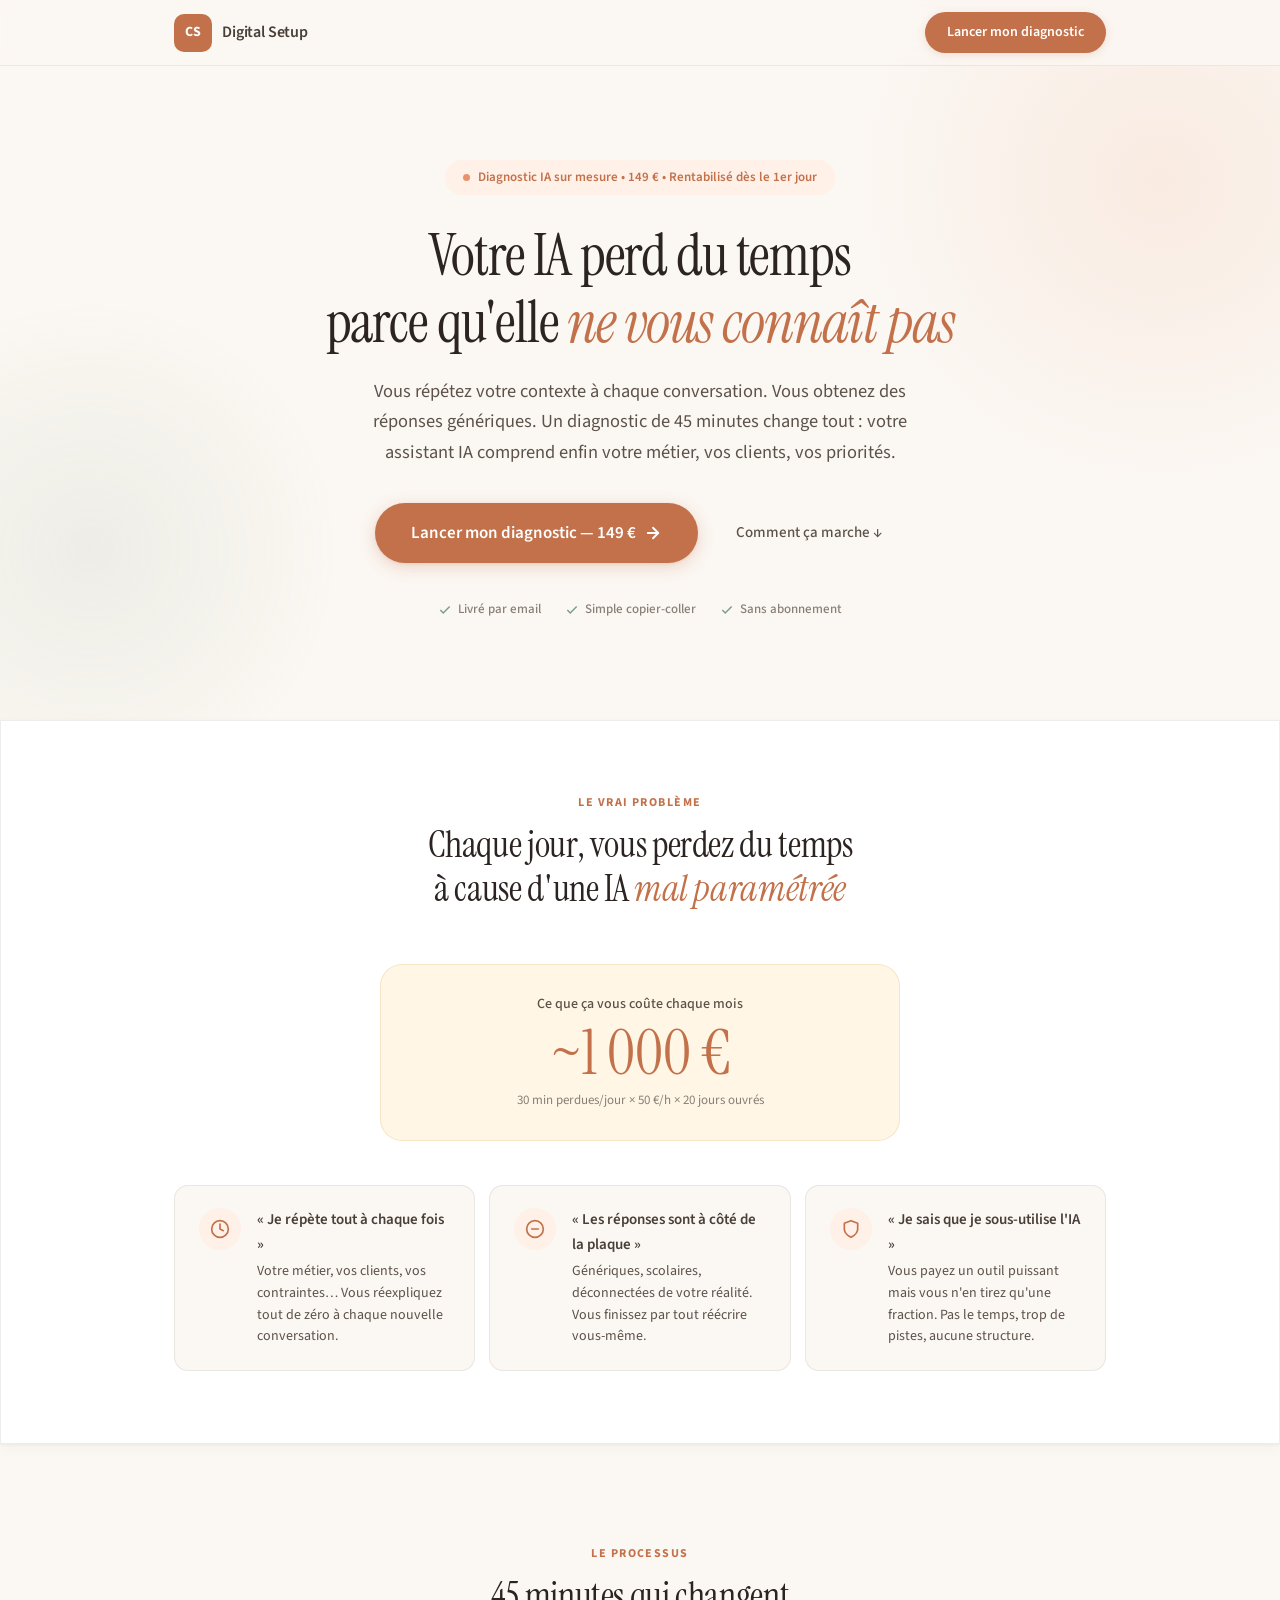
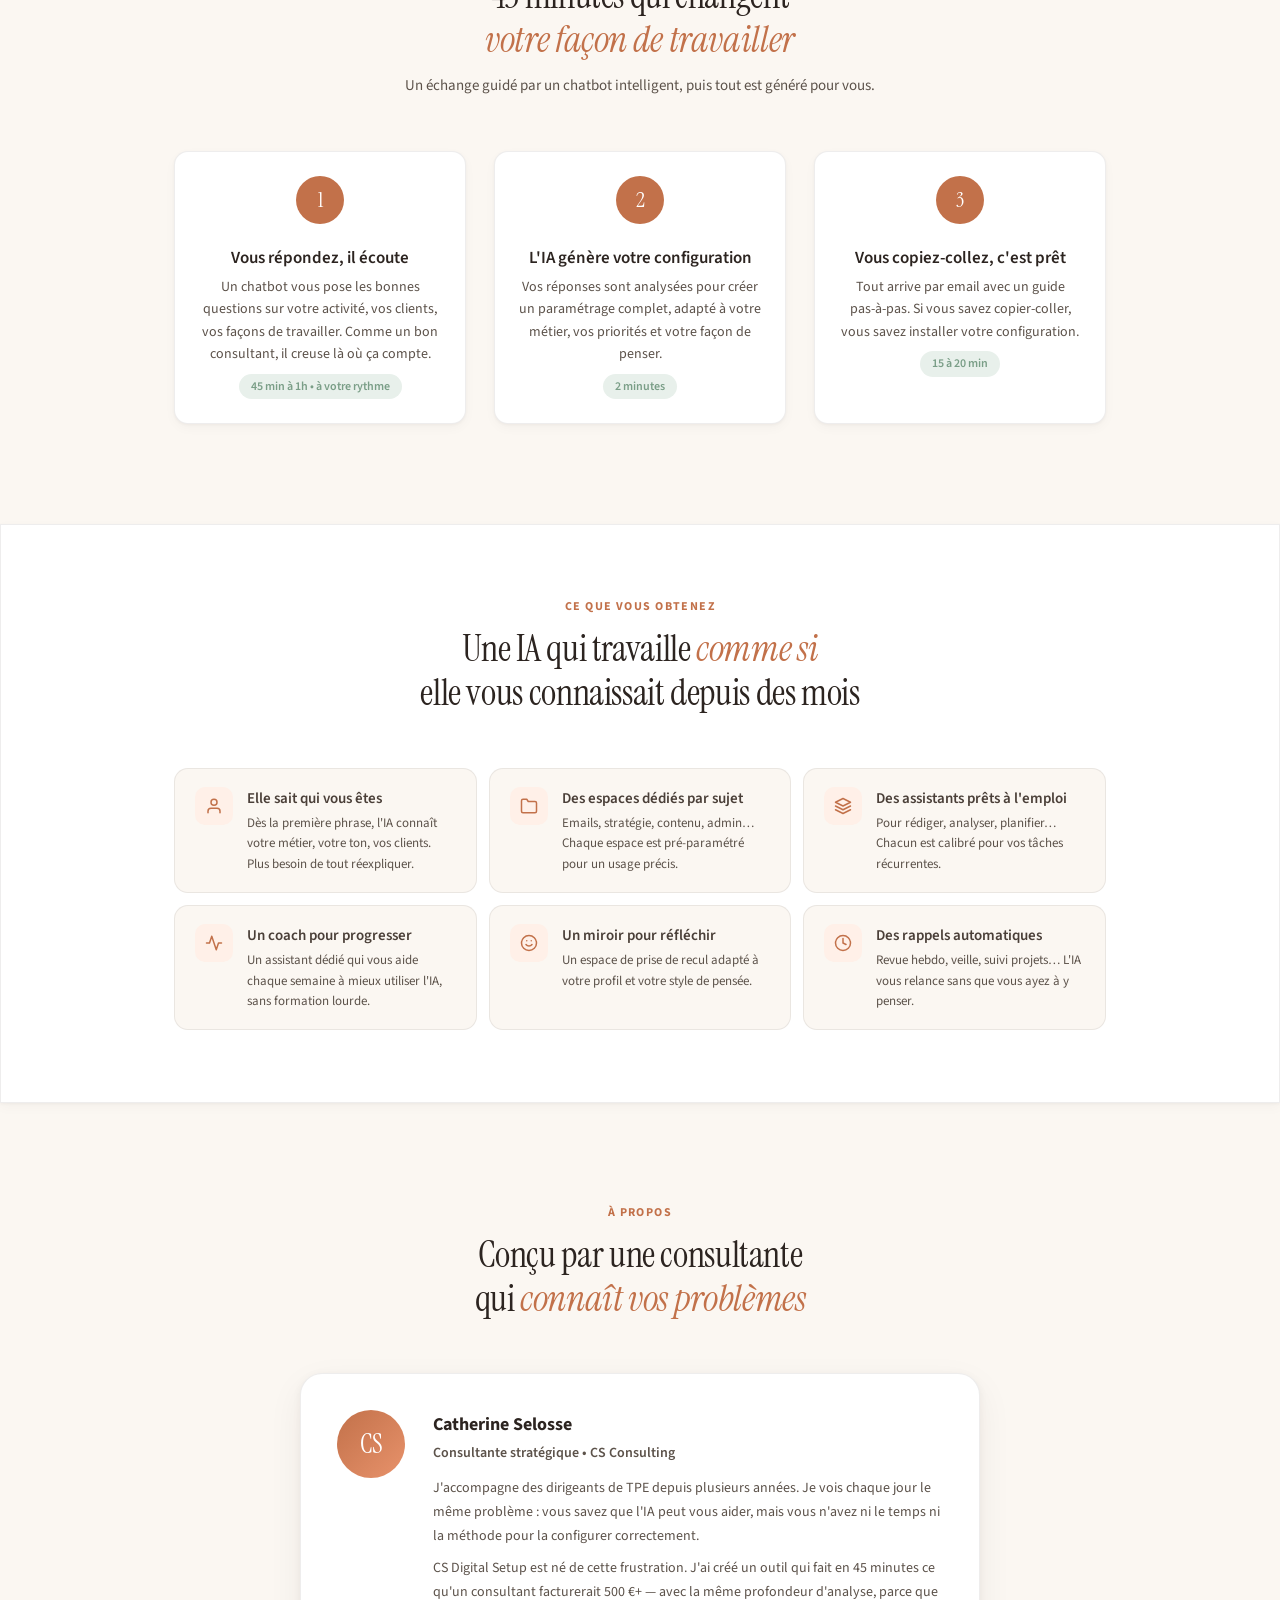
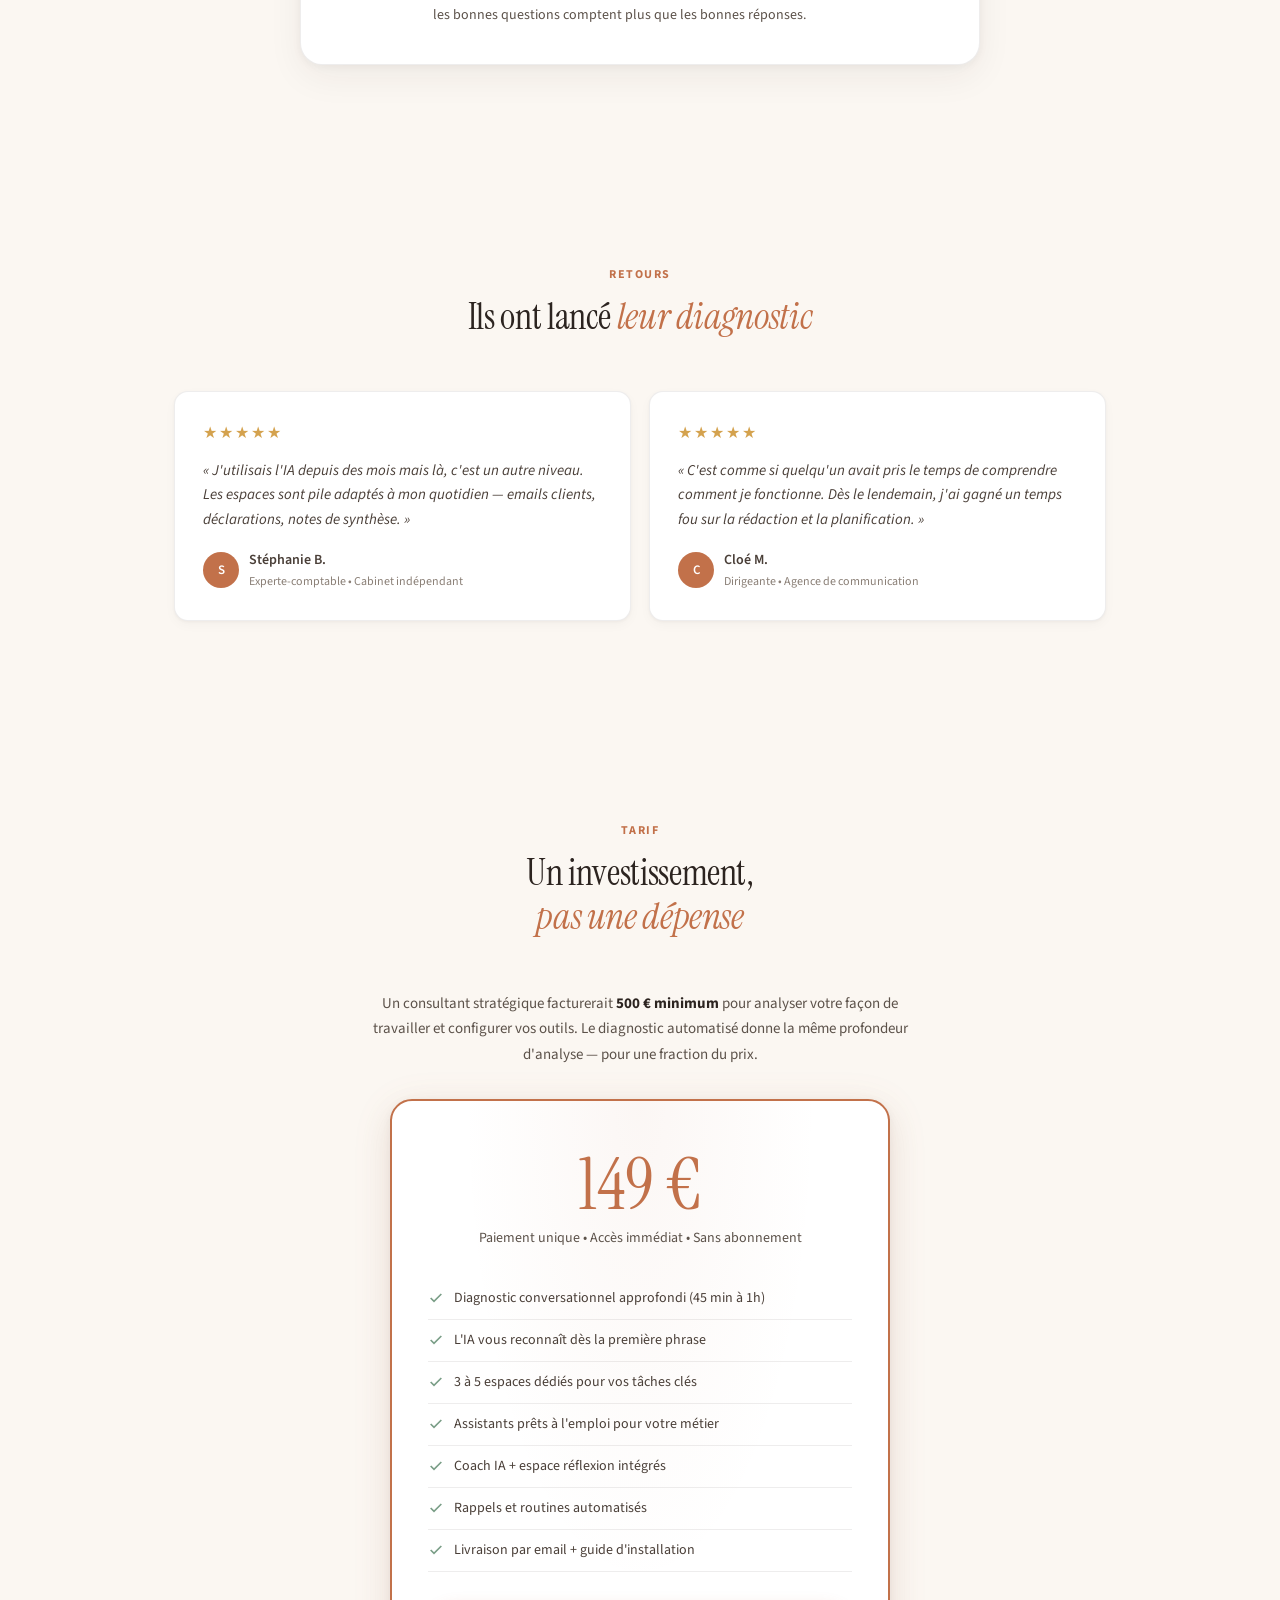
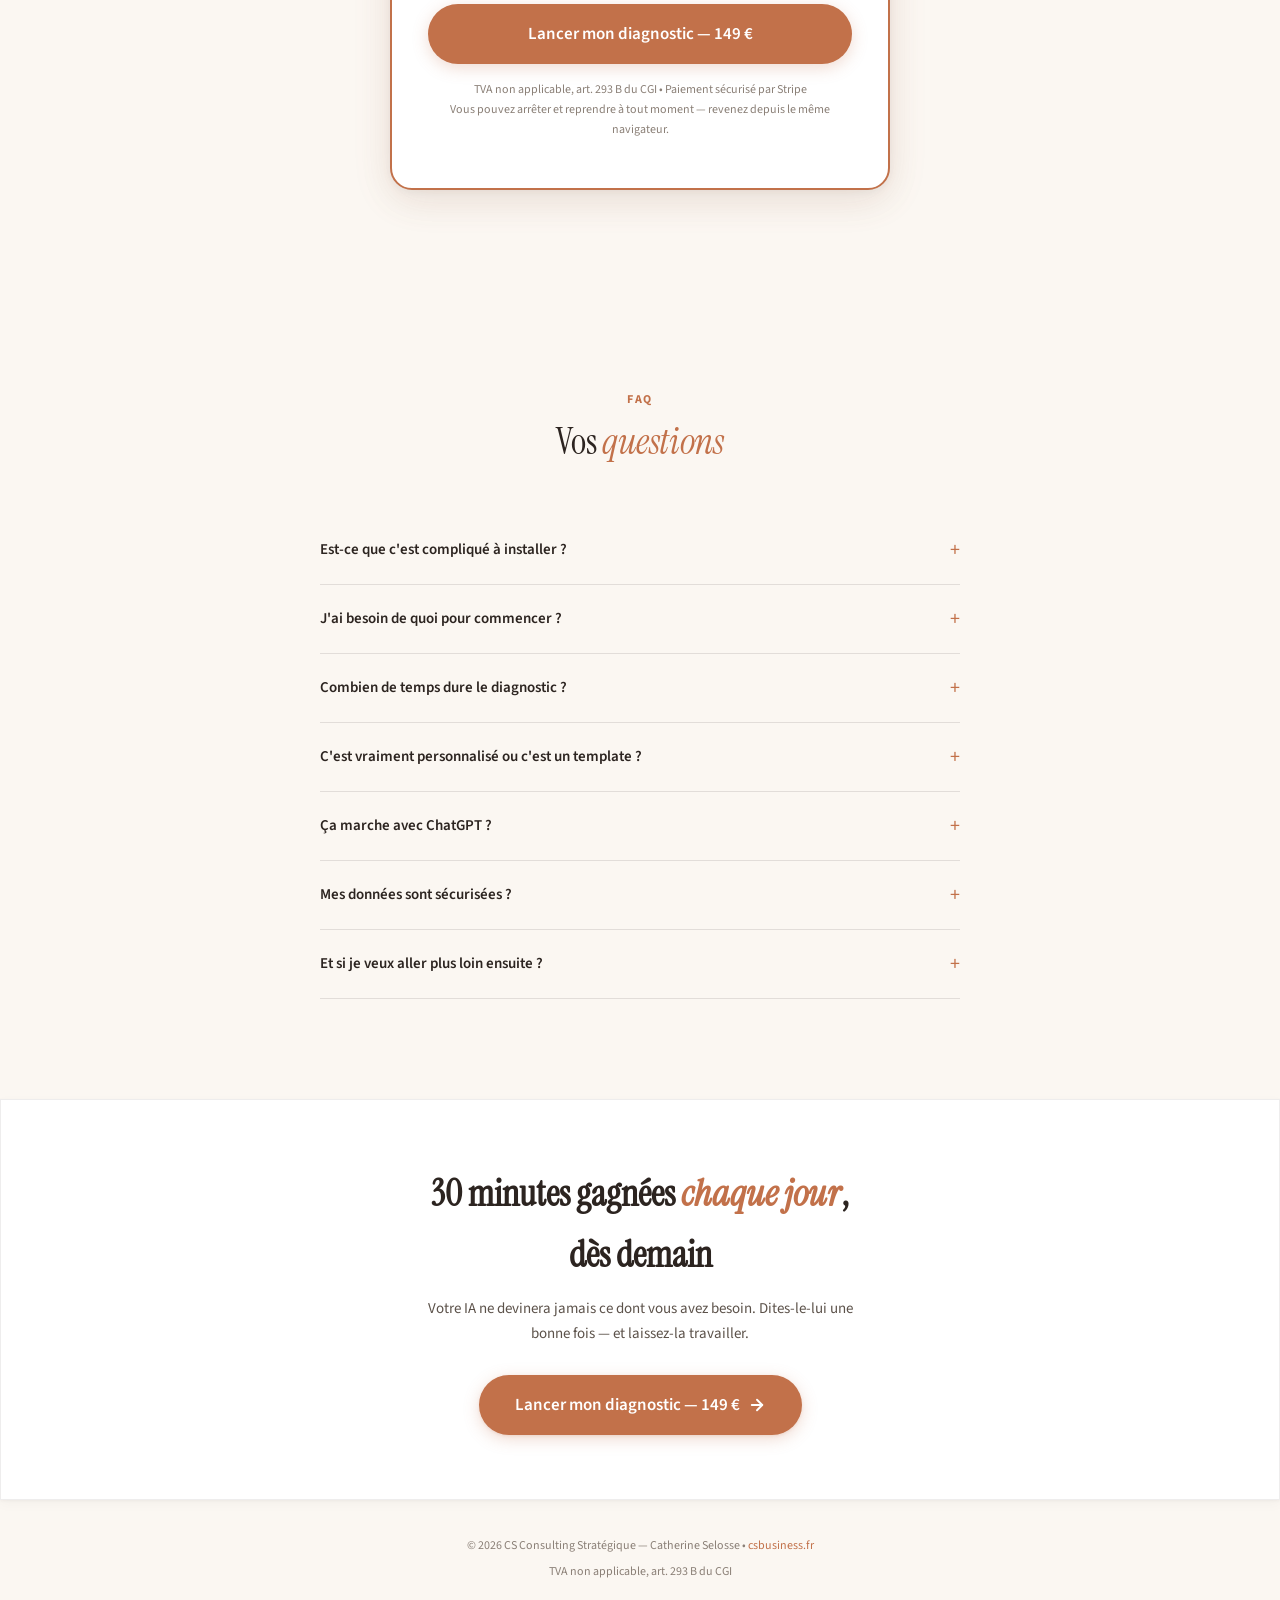
==== index.html @ f9cbf5f1 "Refonte landing page — design solaire/crème, copy orientée résultat Nouvelle LP conçue pour converti" ====
<!DOCTYPE html>
<html lang="fr">
<head>
  <meta charset="UTF-8">
  <meta name="viewport" content="width=device-width, initial-scale=1.0">
  <meta name="theme-color" content="#FBF7F2">
  <title>CS Digital Setup — Gagnez 30 min par jour avec une IA qui vous connaît</title>
  <meta name="description" content="Un diagnostic de 45 min génère votre configuration IA sur mesure. Fini les réponses génériques — votre assistant comprend votre métier dès la première phrase. 149 €, rentabilisé dès le 1er jour.">
  <meta property="og:title" content="CS Digital Setup — Gagnez 30 min par jour avec une IA qui vous connaît">
  <meta property="og:description" content="Un diagnostic de 45 min génère votre configuration IA sur mesure. Fini les réponses génériques. 149 €, rentabilisé dès le 1er jour.">
  <meta property="og:type" content="website">
  <meta property="og:url" content="https://setup.csbusiness.fr">
  <meta property="og:image" content="https://setup.csbusiness.fr/og-image.png">
  <meta property="og:locale" content="fr_FR">
  <meta property="og:site_name" content="CS Consulting Stratégique">
  <meta name="twitter:card" content="summary_large_image">
  <meta name="twitter:title" content="CS Digital Setup — Gagnez 30 min par jour avec une IA qui vous connaît">
  <meta name="twitter:description" content="Un diagnostic de 45 min génère votre configuration IA sur mesure. 149 €, rentabilisé dès le 1er jour.">
  <meta name="twitter:image" content="https://setup.csbusiness.fr/og-image.png">
  <link rel="preconnect" href="https://fonts.googleapis.com">
  <link rel="preconnect" href="https://fonts.gstatic.com" crossorigin>
  <link href="https://fonts.googleapis.com/css2?family=Instrument+Serif:ital@0;1&family=Source+Sans+3:ital,wght@0,400;0,500;0,600;0,700;1,400&display=swap" rel="stylesheet">
  <script defer src="https://cloud.umami.is/script.js" data-website-id="2b859da1-a437-4bf0-9620-3a427b439292"></script>
  <style>
    :root {
      /* ---- Palette solaire / Catherine ---- */
      --cream:        #FBF7F2;
      --cream-deep:   #F3EDE4;
      --sand:         #EDE5D8;
      --terracotta:   #C2714A;
      --terracotta-h: #D4835C;
      --terracotta-bg:#FFF0E8;
      --coral:        #E8926B;
      --sage:         #7A9E87;
      --sage-light:   #E8F0EB;
      --ochre:        #D4A24E;
      --ochre-light:  #FFF6E5;
      --ink:          #2C2420;
      --ink-soft:     #4A3F38;
      --text-body:    #5C524A;
      --text-light:   #8A7F76;
      --text-faint:   #B0A69C;
      --border:       rgba(44, 36, 32, 0.08);
      --border-med:   rgba(44, 36, 32, 0.12);
      --white:        #FFFFFF;
      --radius-md:    10px;
      --radius-lg:    14px;
      --radius-xl:    22px;
      --radius-full:  999px;
      --shadow-sm:    0 1px 3px rgba(44,36,32,0.04), 0 4px 12px rgba(44,36,32,0.03);
      --shadow-md:    0 2px 8px rgba(44,36,32,0.05), 0 12px 36px rgba(44,36,32,0.06);
      --shadow-lg:    0 4px 12px rgba(44,36,32,0.06), 0 24px 60px rgba(44,36,32,0.08);
      --font-body:    'Source Sans 3', -apple-system, sans-serif;
      --font-display: 'Instrument Serif', Georgia, serif;
    }

    * { margin: 0; padding: 0; box-sizing: border-box; }
    html { scroll-behavior: smooth; }

    body {
      background: var(--cream);
      color: var(--ink);
      font-family: var(--font-body);
      font-size: 16px;
      line-height: 1.65;
      overflow-x: hidden;
      -webkit-font-smoothing: antialiased;
    }

    .container {
      max-width: 980px;
      margin: 0 auto;
      padding: 0 24px;
    }

    /* ---- Animations ---- */
    @keyframes fadeUp {
      from { opacity: 0; transform: translateY(28px); }
      to   { opacity: 1; transform: translateY(0); }
    }
    @keyframes float {
      0%, 100% { transform: translateY(0); }
      50%      { transform: translateY(-8px); }
    }

    .reveal {
      opacity: 0;
      transform: translateY(28px);
      transition: opacity 0.65s cubic-bezier(0.22, 1, 0.36, 1),
                  transform 0.65s cubic-bezier(0.22, 1, 0.36, 1);
    }
    .reveal.visible {
      opacity: 1;
      transform: translateY(0);
    }

    /* ---- Navigation ---- */
    .nav {
      position: fixed;
      top: 0; left: 0; right: 0;
      z-index: 100;
      background: rgba(251, 247, 242, 0.9);
      backdrop-filter: blur(16px);
      -webkit-backdrop-filter: blur(16px);
      border-bottom: 1px solid var(--border);
      padding: 12px 0;
    }
    .nav .container {
      display: flex;
      align-items: center;
      justify-content: space-between;
    }
    .nav-brand {
      display: flex;
      align-items: center;
      gap: 10px;
      text-decoration: none;
      color: var(--ink);
    }
    .nav-logo {
      width: 38px; height: 38px;
      background: var(--terracotta);
      border-radius: var(--radius-md);
      display: flex;
      align-items: center;
      justify-content: center;
      font-weight: 700;
      font-size: 14px;
      color: white;
      letter-spacing: 0.5px;
    }
    .nav-name {
      font-weight: 600;
      font-size: 16px;
      letter-spacing: -0.01em;
      color: var(--ink-soft);
    }
    .nav-cta {
      background: var(--terracotta);
      color: white;
      text-decoration: none;
      padding: 9px 22px;
      border-radius: var(--radius-full);
      font-weight: 600;
      font-size: 14px;
      transition: all 0.3s;
      box-shadow: 0 2px 8px rgba(194, 113, 74, 0.2);
    }
    .nav-cta:hover {
      background: var(--terracotta-h);
      transform: translateY(-1px);
      box-shadow: 0 4px 16px rgba(194, 113, 74, 0.3);
    }

    /* ---- Hero ---- */
    .hero {
      padding: 140px 0 80px;
      text-align: center;
      position: relative;
      overflow: hidden;
    }
    /* Organic blob behind hero */
    .hero::before {
      content: '';
      position: absolute;
      top: -120px;
      right: -180px;
      width: 600px;
      height: 600px;
      background: radial-gradient(ellipse, rgba(232, 146, 107, 0.12) 0%, rgba(232, 146, 107, 0) 70%);
      border-radius: 50%;
      pointer-events: none;
      animation: float 8s ease-in-out infinite;
    }
    .hero::after {
      content: '';
      position: absolute;
      bottom: -80px;
      left: -160px;
      width: 500px;
      height: 500px;
      background: radial-gradient(ellipse, rgba(122, 158, 135, 0.1) 0%, rgba(122, 158, 135, 0) 70%);
      border-radius: 50%;
      pointer-events: none;
      animation: float 10s ease-in-out infinite 2s;
    }

    .hero-eyebrow {
      display: inline-flex;
      align-items: center;
      gap: 8px;
      background: var(--terracotta-bg);
      color: var(--terracotta);
      padding: 7px 18px;
      border-radius: var(--radius-full);
      font-size: 13px;
      font-weight: 600;
      margin-bottom: 28px;
      animation: fadeUp 0.7s ease both;
    }
    .hero-eyebrow .dot {
      width: 7px; height: 7px;
      background: var(--coral);
      border-radius: 50%;
    }

    .hero h1 {
      font-family: var(--font-display);
      font-size: clamp(2.2rem, 6vw, 3.6rem);
      font-weight: 400;
      line-height: 1.15;
      margin-bottom: 20px;
      color: var(--ink);
      letter-spacing: -0.02em;
      animation: fadeUp 0.7s ease both 0.1s;
      position: relative;
    }
    .hero h1 em {
      color: var(--terracotta);
      font-style: italic;
    }

    .hero-sub {
      font-size: clamp(1rem, 2.5vw, 1.15rem);
      color: var(--text-body);
      max-width: 540px;
      margin: 0 auto 36px;
      line-height: 1.65;
      animation: fadeUp 0.7s ease both 0.2s;
      position: relative;
    }

    .hero-ctas {
      display: flex;
      flex-direction: column;
      align-items: center;
      gap: 14px;
      animation: fadeUp 0.7s ease both 0.3s;
      position: relative;
    }
    .btn-main {
      display: inline-flex;
      align-items: center;
      gap: 8px;
      background: var(--terracotta);
      color: white;
      text-decoration: none;
      padding: 16px 36px;
      border-radius: var(--radius-full);
      font-weight: 600;
      font-size: 17px;
      transition: all 0.3s;
      border: none;
      cursor: pointer;
      font-family: var(--font-body);
      box-shadow: 0 4px 16px rgba(194, 113, 74, 0.25), 0 1px 3px rgba(194, 113, 74, 0.15);
    }
    .btn-main:hover {
      background: var(--terracotta-h);
      transform: translateY(-2px);
      box-shadow: 0 8px 28px rgba(194, 113, 74, 0.3), 0 2px 6px rgba(194, 113, 74, 0.2);
    }

    .btn-ghost {
      display: inline-block;
      color: var(--text-body);
      text-decoration: none;
      padding: 10px 24px;
      font-size: 15px;
      font-weight: 500;
      transition: color 0.25s;
    }
    .btn-ghost:hover { color: var(--terracotta); }

    .hero-proof {
      display: flex;
      align-items: center;
      justify-content: center;
      gap: 24px;
      margin-top: 36px;
      animation: fadeUp 0.7s ease both 0.4s;
      position: relative;
    }
    .hero-proof-item {
      display: flex;
      align-items: center;
      gap: 6px;
      color: var(--text-light);
      font-size: 13px;
      font-weight: 500;
    }

    /* ---- Section shared ---- */
    section { padding: 80px 0; }

    .section-label {
      text-transform: uppercase;
      letter-spacing: 0.12em;
      font-size: 12px;
      font-weight: 700;
      color: var(--terracotta);
      margin-bottom: 10px;
    }
    .section-head {
      text-align: center;
      margin-bottom: 52px;
    }
    .section-head h2 {
      font-family: var(--font-display);
      font-size: clamp(1.6rem, 4vw, 2.3rem);
      font-weight: 400;
      line-height: 1.2;
      margin-bottom: 12px;
      color: var(--ink);
      letter-spacing: -0.01em;
    }
    .section-head h2 em {
      color: var(--terracotta);
      font-style: italic;
    }
    .section-head p {
      color: var(--text-body);
      max-width: 500px;
      margin: 0 auto;
      font-size: 15px;
    }

    /* ---- Cost / Problem ---- */
    .cost-section {
      background: var(--white);
      border-radius: var(--radius-xl);
      margin: 0 16px;
      padding: 72px 24px;
      box-shadow: var(--shadow-sm);
      border: 1px solid var(--border);
    }

    .cost-calc {
      max-width: 520px;
      margin: 0 auto 44px;
      background: var(--ochre-light);
      border: 1px solid rgba(212, 162, 78, 0.2);
      border-radius: var(--radius-xl);
      padding: 28px 32px;
      text-align: center;
    }
    .cost-calc-label {
      font-size: 14px;
      color: var(--text-body);
      margin-bottom: 8px;
      font-weight: 500;
    }
    .cost-calc-number {
      font-family: var(--font-display);
      font-size: clamp(2.6rem, 6vw, 3.8rem);
      color: var(--terracotta);
      line-height: 1;
      margin-bottom: 6px;
    }
    .cost-calc-detail {
      font-size: 13px;
      color: var(--text-light);
    }

    .pain-grid {
      display: grid;
      grid-template-columns: 1fr;
      gap: 14px;
    }
    .pain-card {
      padding: 22px 24px;
      background: var(--cream);
      border: 1px solid var(--border);
      border-radius: var(--radius-lg);
      display: flex;
      gap: 16px;
      align-items: flex-start;
      transition: border-color 0.3s, box-shadow 0.3s;
    }
    .pain-card:hover {
      border-color: var(--border-med);
      box-shadow: var(--shadow-sm);
    }
    .pain-icon {
      width: 42px; height: 42px;
      background: var(--terracotta-bg);
      border-radius: 50%;
      display: flex;
      align-items: center;
      justify-content: center;
      flex-shrink: 0;
    }
    .pain-card h3 {
      font-size: 15px;
      font-weight: 600;
      margin-bottom: 4px;
      color: var(--ink-soft);
    }
    .pain-card p {
      color: var(--text-body);
      font-size: 14px;
      line-height: 1.55;
    }

    /* ---- How it works ---- */
    .how-section {
      position: relative;
    }
    .steps-wrap {
      display: grid;
      grid-template-columns: 1fr;
      gap: 28px;
    }
    .step {
      display: flex;
      gap: 20px;
      align-items: flex-start;
      background: var(--white);
      border: 1px solid var(--border);
      border-radius: var(--radius-lg);
      padding: 24px;
      box-shadow: var(--shadow-sm);
      transition: box-shadow 0.3s;
    }
    .step:hover { box-shadow: var(--shadow-md); }
    .step-num {
      width: 48px; height: 48px;
      background: var(--terracotta);
      color: white;
      border-radius: 50%;
      display: flex;
      align-items: center;
      justify-content: center;
      font-family: var(--font-display);
      font-size: 22px;
      flex-shrink: 0;
    }
    .step-body h3 {
      font-size: 17px;
      font-weight: 600;
      margin-bottom: 4px;
      color: var(--ink);
    }
    .step-body p {
      color: var(--text-body);
      font-size: 14px;
      line-height: 1.6;
    }
    .step-tag {
      display: inline-block;
      background: var(--sage-light);
      color: var(--sage);
      padding: 3px 12px;
      border-radius: var(--radius-full);
      font-size: 12px;
      font-weight: 600;
      margin-top: 8px;
    }

    /* ---- Results ---- */
    .results-section {
      background: var(--white);
      border-radius: var(--radius-xl);
      margin: 0 16px;
      padding: 72px 24px;
      box-shadow: var(--shadow-sm);
      border: 1px solid var(--border);
    }
    .results-grid {
      display: grid;
      grid-template-columns: 1fr;
      gap: 12px;
    }
    .result-card {
      display: flex;
      gap: 14px;
      padding: 18px 20px;
      background: var(--cream);
      border: 1px solid var(--border);
      border-radius: var(--radius-lg);
      transition: border-color 0.3s, transform 0.3s;
    }
    .result-card:hover {
      border-color: rgba(194, 113, 74, 0.2);
      transform: translateY(-1px);
    }
    .result-icon {
      width: 38px; height: 38px;
      background: var(--terracotta-bg);
      border-radius: var(--radius-md);
      display: flex;
      align-items: center;
      justify-content: center;
      flex-shrink: 0;
    }
    .result-text h3 {
      font-size: 15px;
      font-weight: 600;
      margin-bottom: 2px;
      color: var(--ink-soft);
    }
    .result-text p {
      color: var(--text-body);
      font-size: 13px;
      line-height: 1.55;
    }

    /* ---- Credibility ---- */
    .cred-section { position: relative; }
    .cred-card {
      max-width: 680px;
      margin: 0 auto;
      display: flex;
      gap: 28px;
      align-items: flex-start;
      padding: 36px;
      background: var(--white);
      border: 1px solid var(--border);
      border-radius: var(--radius-xl);
      box-shadow: var(--shadow-md);
    }
    .cred-avatar {
      width: 68px; height: 68px;
      background: linear-gradient(135deg, var(--terracotta), var(--coral));
      border-radius: 50%;
      display: flex;
      align-items: center;
      justify-content: center;
      font-family: var(--font-display);
      font-size: 26px;
      color: white;
      flex-shrink: 0;
    }
    .cred-body h3 {
      font-size: 18px;
      font-weight: 700;
      margin-bottom: 2px;
      color: var(--ink);
    }
    .cred-role {
      color: var(--terracotta);
      font-size: 14px;
      font-weight: 600;
      margin-bottom: 12px;
    }
    .cred-body p {
      color: var(--text-body);
      font-size: 14px;
      line-height: 1.7;
    }
    .cred-body p + p { margin-top: 8px; }

    /* ---- Testimonials ---- */
    .testi-grid {
      display: grid;
      grid-template-columns: 1fr;
      gap: 18px;
    }
    .testi-card {
      padding: 28px;
      background: var(--white);
      border: 1px solid var(--border);
      border-radius: var(--radius-lg);
      box-shadow: var(--shadow-sm);
      transition: box-shadow 0.3s;
    }
    .testi-card:hover { box-shadow: var(--shadow-md); }
    .testi-stars {
      color: var(--ochre);
      margin-bottom: 12px;
      font-size: 16px;
      letter-spacing: 2px;
    }
    .testi-card blockquote {
      color: var(--ink-soft);
      font-size: 15px;
      margin-bottom: 16px;
      font-style: italic;
      line-height: 1.65;
    }
    .testi-author {
      display: flex;
      align-items: center;
      gap: 10px;
    }
    .testi-av {
      width: 36px; height: 36px;
      background: var(--terracotta);
      border-radius: 50%;
      display: flex;
      align-items: center;
      justify-content: center;
      font-weight: 600;
      color: white;
      font-size: 13px;
    }
    .testi-name { font-weight: 600; font-size: 14px; color: var(--ink-soft); }
    .testi-role { color: var(--text-light); font-size: 12px; }

    /* ---- Pricing ---- */
    .pricing-section { position: relative; }
    .pricing-anchor {
      max-width: 540px;
      margin: 0 auto 32px;
      text-align: center;
    }
    .pricing-anchor p {
      font-size: 15px;
      color: var(--text-body);
      line-height: 1.7;
    }
    .pricing-anchor strong { color: var(--ink); }

    .pricing-box {
      max-width: 500px;
      margin: 0 auto;
      background: var(--white);
      border: 2px solid var(--terracotta);
      border-radius: var(--radius-xl);
      padding: 48px 36px;
      text-align: center;
      position: relative;
      box-shadow: 0 8px 40px rgba(194, 113, 74, 0.1), var(--shadow-md);
    }
    .pricing-box::before {
      content: '';
      position: absolute;
      inset: -2px;
      border-radius: var(--radius-xl);
      background: radial-gradient(ellipse at top, rgba(194, 113, 74, 0.06), transparent 50%);
      pointer-events: none;
      z-index: 0;
    }

    .pricing-amount {
      font-family: var(--font-display);
      font-size: clamp(3rem, 8vw, 4.5rem);
      color: var(--terracotta);
      line-height: 1;
      margin-bottom: 6px;
      position: relative;
    }
    .pricing-once {
      color: var(--text-body);
      font-size: 14px;
      margin-bottom: 28px;
      position: relative;
    }
    .pricing-features {
      list-style: none;
      text-align: left;
      margin-bottom: 32px;
      position: relative;
    }
    .pricing-features li {
      padding: 10px 0;
      border-bottom: 1px solid var(--border);
      color: var(--ink-soft);
      font-size: 14px;
      display: flex;
      align-items: flex-start;
      gap: 10px;
      line-height: 1.5;
    }
    .pricing-features li svg { flex-shrink: 0; margin-top: 2px; }

    .pricing-cta {
      display: block;
      width: 100%;
      background: var(--terracotta);
      color: white;
      text-decoration: none;
      padding: 16px;
      border-radius: var(--radius-full);
      font-weight: 600;
      font-size: 17px;
      transition: all 0.3s;
      border: none;
      cursor: pointer;
      font-family: var(--font-body);
      position: relative;
      box-shadow: 0 4px 16px rgba(194, 113, 74, 0.25);
    }
    .pricing-cta:hover {
      background: var(--terracotta-h);
      transform: translateY(-1px);
      box-shadow: 0 8px 28px rgba(194, 113, 74, 0.3);
    }
    .pricing-note {
      color: var(--text-light);
      font-size: 12px;
      margin-top: 16px;
      line-height: 1.65;
      position: relative;
    }

    /* ---- FAQ ---- */
    .faq-list {
      max-width: 640px;
      margin: 0 auto;
    }
    .faq-item { border-bottom: 1px solid var(--border-med); }
    .faq-question {
      width: 100%;
      background: none;
      border: none;
      color: var(--ink);
      font-family: var(--font-body);
      font-size: 15px;
      font-weight: 600;
      text-align: left;
      padding: 20px 0;
      cursor: pointer;
      display: flex;
      align-items: center;
      justify-content: space-between;
      gap: 16px;
      transition: color 0.25s;
    }
    .faq-question:hover { color: var(--terracotta); }
    .faq-question::after {
      content: "+";
      font-size: 20px;
      color: var(--terracotta);
      flex-shrink: 0;
      transition: transform 0.3s;
      font-weight: 400;
    }
    .faq-item.open .faq-question::after { content: "\2212"; }
    .faq-answer {
      max-height: 0;
      overflow: hidden;
      transition: max-height 0.35s ease, padding 0.35s ease;
    }
    .faq-item.open .faq-answer {
      max-height: 300px;
      padding-bottom: 20px;
    }
    .faq-answer p {
      color: var(--text-body);
      font-size: 14px;
      line-height: 1.7;
    }

    /* ---- Final CTA ---- */
    .final-cta {
      text-align: center;
      background: var(--white);
      border-radius: var(--radius-xl);
      margin: 0 16px;
      padding: 64px 24px;
      box-shadow: var(--shadow-sm);
      border: 1px solid var(--border);
    }
    .final-cta h2 {
      font-family: var(--font-display);
      font-size: clamp(1.6rem, 4vw, 2.3rem);
      margin-bottom: 12px;
      color: var(--ink);
    }
    .final-cta h2 em {
      color: var(--terracotta);
      font-style: italic;
    }
    .final-cta > p, .final-cta .container > p {
      color: var(--text-body);
      margin-bottom: 28px;
      max-width: 460px;
      margin-left: auto;
      margin-right: auto;
      font-size: 15px;
    }

    /* ---- Footer ---- */
    .footer {
      padding: 36px 0;
      text-align: center;
      color: var(--text-light);
      font-size: 12px;
    }
    .footer a {
      color: var(--terracotta);
      text-decoration: none;
    }
    .footer a:hover { text-decoration: underline; }

    /* ---- Responsive ---- */
    @media (min-width: 640px) {
      .pain-grid { grid-template-columns: 1fr 1fr; }
      .results-grid { grid-template-columns: 1fr 1fr; }
      .testi-grid { grid-template-columns: 1fr 1fr; }
      .hero-ctas { flex-direction: row; justify-content: center; }
      .cost-section, .results-section, .final-cta { margin: 0; border-radius: 0; }
    }

    @media (min-width: 900px) {
      section { padding: 100px 0; }
      .hero { padding: 160px 0 100px; }
      .pain-grid { grid-template-columns: repeat(3, 1fr); }
      .steps-wrap { grid-template-columns: repeat(3, 1fr); }
      .step { flex-direction: column; text-align: center; align-items: center; }
      .results-grid { grid-template-columns: repeat(3, 1fr); }
    }

    @media (max-width: 639px) {
      .hero-proof { flex-direction: column; gap: 8px; }
      .cred-card { flex-direction: column; align-items: center; text-align: center; padding: 28px 24px; }
      .cost-section, .results-section, .final-cta { margin: 0 8px; }
    }
  </style>
</head>
<body>

  <!-- Navigation -->
  <nav class="nav">
    <div class="container">
      <a href="#" class="nav-brand">
        <div class="nav-logo">CS</div>
        <div class="nav-name">Digital Setup</div>
      </a>
      <a href="#pricing" class="nav-cta">Lancer mon diagnostic</a>
    </div>
  </nav>

  <!-- Hero -->
  <section class="hero">
    <div class="container">
      <div class="hero-eyebrow">
        <span class="dot"></span>
        Diagnostic IA sur mesure &bull; 149 &euro; &bull; Rentabilis&eacute; d&egrave;s le 1er jour
      </div>
      <h1>Votre IA perd du temps<br>parce qu'elle <em>ne vous conna&icirc;t pas</em></h1>
      <p class="hero-sub">
        Vous r&eacute;p&eacute;tez votre contexte &agrave; chaque conversation. Vous obtenez des r&eacute;ponses g&eacute;n&eacute;riques.
        Un diagnostic de 45 minutes change&nbsp;tout&nbsp;: votre assistant IA comprend enfin votre m&eacute;tier, vos clients, vos priorit&eacute;s.
      </p>
      <div class="hero-ctas">
        <a href="#" id="buy-btn" class="btn-main">
          <span>Lancer mon diagnostic &mdash; 149 &euro;</span>
          <svg width="18" height="18" viewBox="0 0 24 24" fill="none" stroke="currentColor" stroke-width="2.5" stroke-linecap="round" stroke-linejoin="round"><line x1="5" y1="12" x2="19" y2="12"/><polyline points="12 5 19 12 12 19"/></svg>
        </a>
        <a href="#how" class="btn-ghost">Comment &ccedil;a marche &darr;</a>
      </div>
      <div class="hero-proof">
        <span class="hero-proof-item">
          <svg width="14" height="14" viewBox="0 0 24 24" fill="none" stroke="var(--sage)" stroke-width="2.5"><polyline points="20 6 9 17 4 12"/></svg>
          Livr&eacute; par email
        </span>
        <span class="hero-proof-item">
          <svg width="14" height="14" viewBox="0 0 24 24" fill="none" stroke="var(--sage)" stroke-width="2.5"><polyline points="20 6 9 17 4 12"/></svg>
          Simple copier-coller
        </span>
        <span class="hero-proof-item">
          <svg width="14" height="14" viewBox="0 0 24 24" fill="none" stroke="var(--sage)" stroke-width="2.5"><polyline points="20 6 9 17 4 12"/></svg>
          Sans abonnement
        </span>
      </div>
    </div>
  </section>

  <!-- Co&ucirc;t du probl&egrave;me -->
  <section class="cost-section">
    <div class="container">
      <div class="section-head reveal">
        <div class="section-label">Le vrai probl&egrave;me</div>
        <h2>Chaque jour, vous perdez du temps<br>&agrave; cause d'une IA <em>mal param&eacute;tr&eacute;e</em></h2>
      </div>

      <div class="cost-calc reveal">
        <p class="cost-calc-label">Ce que &ccedil;a vous co&ucirc;te chaque mois</p>
        <div class="cost-calc-number">~1 000 &euro;</div>
        <p class="cost-calc-detail">30 min perdues/jour &times; 50 &euro;/h &times; 20 jours ouvr&eacute;s</p>
      </div>

      <div class="pain-grid">
        <div class="pain-card reveal">
          <div class="pain-icon">
            <svg width="20" height="20" viewBox="0 0 24 24" fill="none" stroke="var(--terracotta)" stroke-width="2" stroke-linecap="round" stroke-linejoin="round"><circle cx="12" cy="12" r="10"/><path d="M12 6v6l4 2"/></svg>
          </div>
          <div>
            <h3>&laquo; Je r&eacute;p&egrave;te tout &agrave; chaque fois &raquo;</h3>
            <p>Votre m&eacute;tier, vos clients, vos contraintes&hellip; Vous r&eacute;expliquez tout de z&eacute;ro &agrave; chaque nouvelle conversation.</p>
          </div>
        </div>
        <div class="pain-card reveal">
          <div class="pain-icon">
            <svg width="20" height="20" viewBox="0 0 24 24" fill="none" stroke="var(--terracotta)" stroke-width="2" stroke-linecap="round" stroke-linejoin="round"><circle cx="12" cy="12" r="10"/><line x1="8" y1="12" x2="16" y2="12"/></svg>
          </div>
          <div>
            <h3>&laquo; Les r&eacute;ponses sont &agrave; c&ocirc;t&eacute; de la plaque &raquo;</h3>
            <p>G&eacute;n&eacute;riques, scolaires, d&eacute;connect&eacute;es de votre r&eacute;alit&eacute;. Vous finissez par tout r&eacute;&eacute;crire vous-m&ecirc;me.</p>
          </div>
        </div>
        <div class="pain-card reveal">
          <div class="pain-icon">
            <svg width="20" height="20" viewBox="0 0 24 24" fill="none" stroke="var(--terracotta)" stroke-width="2" stroke-linecap="round" stroke-linejoin="round"><path d="M12 22s8-4 8-10V5l-8-3-8 3v7c0 6 8 10 8 10z"/></svg>
          </div>
          <div>
            <h3>&laquo; Je sais que je sous-utilise l'IA &raquo;</h3>
            <p>Vous payez un outil puissant mais vous n'en tirez qu'une fraction. Pas le temps, trop de pistes, aucune structure.</p>
          </div>
        </div>
      </div>
    </div>
  </section>

  <!-- Comment &ccedil;a marche -->
  <section id="how" class="how-section">
    <div class="container">
      <div class="section-head reveal">
        <div class="section-label">Le processus</div>
        <h2>45 minutes qui changent<br><em>votre fa&ccedil;on de travailler</em></h2>
        <p>Un &eacute;change guid&eacute; par un chatbot intelligent, puis tout est g&eacute;n&eacute;r&eacute; pour vous.</p>
      </div>
      <div class="steps-wrap">
        <div class="step reveal">
          <div class="step-num">1</div>
          <div class="step-body">
            <h3>Vous r&eacute;pondez, il &eacute;coute</h3>
            <p>Un chatbot vous pose les bonnes questions sur votre activit&eacute;, vos clients, vos fa&ccedil;ons de travailler. Comme un bon consultant, il creuse l&agrave; o&ugrave; &ccedil;a compte.</p>
            <span class="step-tag">45 min &agrave; 1h &bull; &agrave; votre rythme</span>
          </div>
        </div>
        <div class="step reveal">
          <div class="step-num">2</div>
          <div class="step-body">
            <h3>L'IA g&eacute;n&egrave;re votre configuration</h3>
            <p>Vos r&eacute;ponses sont analys&eacute;es pour cr&eacute;er un param&eacute;trage complet, adapt&eacute; &agrave; votre m&eacute;tier, vos priorit&eacute;s et votre fa&ccedil;on de penser.</p>
            <span class="step-tag">2 minutes</span>
          </div>
        </div>
        <div class="step reveal">
          <div class="step-num">3</div>
          <div class="step-body">
            <h3>Vous copiez-collez, c'est pr&ecirc;t</h3>
            <p>Tout arrive par email avec un guide pas-&agrave;-pas. Si vous savez copier-coller, vous savez installer votre configuration.</p>
            <span class="step-tag">15 &agrave; 20 min</span>
          </div>
        </div>
      </div>
    </div>
  </section>

  <!-- R&eacute;sultats -->
  <section class="results-section">
    <div class="container">
      <div class="section-head reveal">
        <div class="section-label">Ce que vous obtenez</div>
        <h2>Une IA qui travaille <em>comme si</em><br>elle vous connaissait depuis des mois</h2>
      </div>
      <div class="results-grid">
        <div class="result-card reveal">
          <div class="result-icon">
            <svg width="18" height="18" viewBox="0 0 24 24" fill="none" stroke="var(--terracotta)" stroke-width="2" stroke-linecap="round" stroke-linejoin="round"><path d="M20 21v-2a4 4 0 0 0-4-4H8a4 4 0 0 0-4 4v2"/><circle cx="12" cy="7" r="4"/></svg>
          </div>
          <div class="result-text">
            <h3>Elle sait qui vous &ecirc;tes</h3>
            <p>D&egrave;s la premi&egrave;re phrase, l'IA conna&icirc;t votre m&eacute;tier, votre ton, vos clients. Plus besoin de tout r&eacute;expliquer.</p>
          </div>
        </div>
        <div class="result-card reveal">
          <div class="result-icon">
            <svg width="18" height="18" viewBox="0 0 24 24" fill="none" stroke="var(--terracotta)" stroke-width="2" stroke-linecap="round" stroke-linejoin="round"><path d="M22 19a2 2 0 0 1-2 2H4a2 2 0 0 1-2-2V5a2 2 0 0 1 2-2h5l2 3h9a2 2 0 0 1 2 2z"/></svg>
          </div>
          <div class="result-text">
            <h3>Des espaces d&eacute;di&eacute;s par sujet</h3>
            <p>Emails, strat&eacute;gie, contenu, admin&hellip; Chaque espace est pr&eacute;-param&eacute;tr&eacute; pour un usage pr&eacute;cis.</p>
          </div>
        </div>
        <div class="result-card reveal">
          <div class="result-icon">
            <svg width="18" height="18" viewBox="0 0 24 24" fill="none" stroke="var(--terracotta)" stroke-width="2" stroke-linecap="round" stroke-linejoin="round"><path d="M12 2L2 7l10 5 10-5-10-5z"/><path d="M2 17l10 5 10-5"/><path d="M2 12l10 5 10-5"/></svg>
          </div>
          <div class="result-text">
            <h3>Des assistants pr&ecirc;ts &agrave; l'emploi</h3>
            <p>Pour r&eacute;diger, analyser, planifier&hellip; Chacun est calibr&eacute; pour vos t&acirc;ches r&eacute;currentes.</p>
          </div>
        </div>
        <div class="result-card reveal">
          <div class="result-icon">
            <svg width="18" height="18" viewBox="0 0 24 24" fill="none" stroke="var(--terracotta)" stroke-width="2" stroke-linecap="round" stroke-linejoin="round"><path d="M22 12h-4l-3 9L9 3l-3 9H2"/></svg>
          </div>
          <div class="result-text">
            <h3>Un coach pour progresser</h3>
            <p>Un assistant d&eacute;di&eacute; qui vous aide chaque semaine &agrave; mieux utiliser l'IA, sans formation lourde.</p>
          </div>
        </div>
        <div class="result-card reveal">
          <div class="result-icon">
            <svg width="18" height="18" viewBox="0 0 24 24" fill="none" stroke="var(--terracotta)" stroke-width="2" stroke-linecap="round" stroke-linejoin="round"><circle cx="12" cy="12" r="10"/><path d="M8 14s1.5 2 4 2 4-2 4-2"/><line x1="9" y1="9" x2="9.01" y2="9"/><line x1="15" y1="9" x2="15.01" y2="9"/></svg>
          </div>
          <div class="result-text">
            <h3>Un miroir pour r&eacute;fl&eacute;chir</h3>
            <p>Un espace de prise de recul adapt&eacute; &agrave; votre profil et votre style de pens&eacute;e.</p>
          </div>
        </div>
        <div class="result-card reveal">
          <div class="result-icon">
            <svg width="18" height="18" viewBox="0 0 24 24" fill="none" stroke="var(--terracotta)" stroke-width="2" stroke-linecap="round" stroke-linejoin="round"><circle cx="12" cy="12" r="10"/><polyline points="12 6 12 12 16 14"/></svg>
          </div>
          <div class="result-text">
            <h3>Des rappels automatiques</h3>
            <p>Revue hebdo, veille, suivi projets&hellip; L'IA vous relance sans que vous ayez &agrave; y penser.</p>
          </div>
        </div>
      </div>
    </div>
  </section>

  <!-- Cr&eacute;dibilit&eacute; -->
  <section class="cred-section">
    <div class="container">
      <div class="section-head reveal">
        <div class="section-label">&Agrave; propos</div>
        <h2>Con&ccedil;u par une consultante<br>qui <em>conna&icirc;t vos probl&egrave;mes</em></h2>
      </div>
      <div class="cred-card reveal">
        <div class="cred-avatar">CS</div>
        <div class="cred-body">
          <h3>Catherine Selosse</h3>
          <p class="cred-role">Consultante strat&eacute;gique &bull; CS Consulting</p>
          <p>J'accompagne des dirigeants de TPE depuis plusieurs ann&eacute;es. Je vois chaque jour le m&ecirc;me probl&egrave;me : vous savez que l'IA peut vous aider, mais vous n'avez ni le temps ni la m&eacute;thode pour la configurer correctement.</p>
          <p>CS Digital Setup est n&eacute; de cette frustration. J'ai cr&eacute;&eacute; un outil qui fait en 45 minutes ce qu'un consultant facturerait 500 &euro;+ &mdash; avec la m&ecirc;me profondeur d'analyse, parce que les bonnes questions comptent plus que les bonnes r&eacute;ponses.</p>
        </div>
      </div>
    </div>
  </section>

  <!-- T&eacute;moignages -->
  <section id="testimonials">
    <div class="container">
      <div class="section-head reveal">
        <div class="section-label">Retours</div>
        <h2>Ils ont lanc&eacute; <em>leur diagnostic</em></h2>
      </div>
      <div class="testi-grid">
        <div class="testi-card reveal">
          <div class="testi-stars">&starf;&starf;&starf;&starf;&starf;</div>
          <blockquote>&laquo; J'utilisais l'IA depuis des mois mais l&agrave;, c'est un autre niveau. Les espaces sont pile adapt&eacute;s &agrave; mon quotidien &mdash; emails clients, d&eacute;clarations, notes de synth&egrave;se. &raquo;</blockquote>
          <div class="testi-author">
            <div class="testi-av">S</div>
            <div>
              <div class="testi-name">St&eacute;phanie B.</div>
              <div class="testi-role">Experte-comptable &bull; Cabinet ind&eacute;pendant</div>
            </div>
          </div>
        </div>
        <div class="testi-card reveal">
          <div class="testi-stars">&starf;&starf;&starf;&starf;&starf;</div>
          <blockquote>&laquo; C'est comme si quelqu'un avait pris le temps de comprendre comment je fonctionne. D&egrave;s le lendemain, j'ai gagn&eacute; un temps fou sur la r&eacute;daction et la planification. &raquo;</blockquote>
          <div class="testi-author">
            <div class="testi-av">C</div>
            <div>
              <div class="testi-name">Clo&eacute; M.</div>
              <div class="testi-role">Dirigeante &bull; Agence de communication</div>
            </div>
          </div>
        </div>
      </div>
    </div>
  </section>

  <!-- Pricing -->
  <section id="pricing" class="pricing-section">
    <div class="container">
      <div class="section-head reveal">
        <div class="section-label">Tarif</div>
        <h2>Un investissement,<br><em>pas une d&eacute;pense</em></h2>
      </div>
      <div class="pricing-anchor reveal">
        <p>Un consultant strat&eacute;gique facturerait <strong>500 &euro; minimum</strong> pour analyser votre fa&ccedil;on de travailler et configurer vos outils. Le diagnostic automatis&eacute; donne la m&ecirc;me profondeur d'analyse &mdash; pour une fraction du prix.</p>
      </div>
      <div class="pricing-box reveal">
        <div class="pricing-amount">149 &euro;</div>
        <p class="pricing-once">Paiement unique &bull; Acc&egrave;s imm&eacute;diat &bull; Sans abonnement</p>
        <ul class="pricing-features">
          <li><svg width="16" height="16" viewBox="0 0 24 24" fill="none" stroke="var(--sage)" stroke-width="2.5"><polyline points="20 6 9 17 4 12"/></svg> Diagnostic conversationnel approfondi (45 min &agrave; 1h)</li>
          <li><svg width="16" height="16" viewBox="0 0 24 24" fill="none" stroke="var(--sage)" stroke-width="2.5"><polyline points="20 6 9 17 4 12"/></svg> L'IA vous reconna&icirc;t d&egrave;s la premi&egrave;re phrase</li>
          <li><svg width="16" height="16" viewBox="0 0 24 24" fill="none" stroke="var(--sage)" stroke-width="2.5"><polyline points="20 6 9 17 4 12"/></svg> 3 &agrave; 5 espaces d&eacute;di&eacute;s pour vos t&acirc;ches cl&eacute;s</li>
          <li><svg width="16" height="16" viewBox="0 0 24 24" fill="none" stroke="var(--sage)" stroke-width="2.5"><polyline points="20 6 9 17 4 12"/></svg> Assistants pr&ecirc;ts &agrave; l'emploi pour votre m&eacute;tier</li>
          <li><svg width="16" height="16" viewBox="0 0 24 24" fill="none" stroke="var(--sage)" stroke-width="2.5"><polyline points="20 6 9 17 4 12"/></svg> Coach IA + espace r&eacute;flexion int&eacute;gr&eacute;s</li>
          <li><svg width="16" height="16" viewBox="0 0 24 24" fill="none" stroke="var(--sage)" stroke-width="2.5"><polyline points="20 6 9 17 4 12"/></svg> Rappels et routines automatis&eacute;s</li>
          <li><svg width="16" height="16" viewBox="0 0 24 24" fill="none" stroke="var(--sage)" stroke-width="2.5"><polyline points="20 6 9 17 4 12"/></svg> Livraison par email + guide d'installation</li>
        </ul>
        <a href="#" id="buy-btn-2" class="pricing-cta">Lancer mon diagnostic &mdash; 149 &euro;</a>
        <p class="pricing-note">
          TVA non applicable, art. 293 B du CGI &bull; Paiement s&eacute;curis&eacute; par Stripe<br>
          Vous pouvez arr&ecirc;ter et reprendre &agrave; tout moment &mdash; revenez depuis le m&ecirc;me navigateur.
        </p>
      </div>
    </div>
  </section>

  <!-- FAQ -->
  <section id="faq">
    <div class="container">
      <div class="section-head reveal">
        <div class="section-label">FAQ</div>
        <h2>Vos <em>questions</em></h2>
      </div>
      <div class="faq-list">
        <div class="faq-item reveal">
          <button class="faq-question">Est-ce que c'est compliqu&eacute; &agrave; installer ?</button>
          <div class="faq-answer"><p>Pas du tout. Vous recevez tout par email avec un guide illustr&eacute;. L'installation, c'est du copier-coller &mdash; 15 &agrave; 20 minutes, sans aucune comp&eacute;tence technique.</p></div>
        </div>
        <div class="faq-item reveal">
          <button class="faq-question">J'ai besoin de quoi pour commencer ?</button>
          <div class="faq-answer"><p>D'un compte Claude.ai (le plan gratuit suffit pour d&eacute;marrer, le plan Pro &agrave; 20 &euro;/mois pour en tirer le maximum). C'est tout.</p></div>
        </div>
        <div class="faq-item reveal">
          <button class="faq-question">Combien de temps dure le diagnostic ?</button>
          <div class="faq-answer"><p>Entre 45 minutes et 1 heure. C'est un vrai &eacute;change &mdash; plus vous donnez de contexte, plus votre configuration sera pr&eacute;cise. Vous pouvez interrompre et reprendre plus tard.</p></div>
        </div>
        <div class="faq-item reveal">
          <button class="faq-question">C'est vraiment personnalis&eacute; ou c'est un template ?</button>
          <div class="faq-answer"><p>Chaque configuration est g&eacute;n&eacute;r&eacute;e &agrave; partir de vos r&eacute;ponses. Deux dirigeants du m&ecirc;me secteur obtiendront des configurations diff&eacute;rentes parce que leur fa&ccedil;on de travailler est diff&eacute;rente.</p></div>
        </div>
        <div class="faq-item reveal">
          <button class="faq-question">&Ccedil;a marche avec ChatGPT ?</button>
          <div class="faq-answer"><p>La configuration est optimis&eacute;e pour Claude.ai. Certains &eacute;l&eacute;ments peuvent &ecirc;tre adapt&eacute;s &agrave; d'autres IA, mais le meilleur r&eacute;sultat sera avec Claude.</p></div>
        </div>
        <div class="faq-item reveal">
          <button class="faq-question">Mes donn&eacute;es sont s&eacute;curis&eacute;es ?</button>
          <div class="faq-answer"><p>Vos donn&eacute;es de diagnostic sont automatiquement supprim&eacute;es apr&egrave;s 90 jours. Elles ne servent qu'&agrave; g&eacute;n&eacute;rer votre configuration et ne sont jamais partag&eacute;es.</p></div>
        </div>
        <div class="faq-item reveal">
          <button class="faq-question">Et si je veux aller plus loin ensuite ?</button>
          <div class="faq-answer"><p>CS Digital Setup est la premi&egrave;re &eacute;tape. Pour un accompagnement complet (automatisations, strat&eacute;gie IA, formation), Catherine propose des programmes sur mesure. <a href="https://csbusiness.fr" style="color: var(--terracotta); font-weight: 500;">D&eacute;couvrir les accompagnements</a></p></div>
        </div>
      </div>
    </div>
  </section>

  <!-- CTA final -->
  <section class="final-cta">
    <div class="container reveal">
      <h2>30 minutes gagn&eacute;es <em>chaque jour</em>,<br>d&egrave;s demain</h2>
      <p>Votre IA ne devinera jamais ce dont vous avez besoin. Dites-le-lui une bonne fois &mdash; et laissez-la travailler.</p>
      <a href="#" class="btn-main" id="buy-btn-3">
        <span>Lancer mon diagnostic &mdash; 149 &euro;</span>
        <svg width="18" height="18" viewBox="0 0 24 24" fill="none" stroke="currentColor" stroke-width="2.5" stroke-linecap="round" stroke-linejoin="round"><line x1="5" y1="12" x2="19" y2="12"/><polyline points="12 5 19 12 12 19"/></svg>
      </a>
    </div>
  </section>

  <!-- Footer -->
  <footer class="footer">
    <div class="container">
      <p>&copy; 2026 CS Consulting Strat&eacute;gique &mdash; Catherine Selosse &bull; <a href="https://csbusiness.fr">csbusiness.fr</a></p>
      <p style="margin-top: 6px;">TVA non applicable, art. 293 B du CGI</p>
    </div>
  </footer>

  <script>
    // Scroll reveal
    var obs = new IntersectionObserver(function(entries) {
      entries.forEach(function(e) {
        if (e.isIntersecting) e.target.classList.add('visible');
      });
    }, { threshold: 0.1, rootMargin: '0px 0px -40px 0px' });
    document.querySelectorAll('.reveal').forEach(function(el) { obs.observe(el); });

    // FAQ
    document.querySelectorAll('.faq-question').forEach(function(btn) {
      btn.addEventListener('click', function() {
        var item = this.parentElement;
        var open = item.classList.contains('open');
        document.querySelectorAll('.faq-item.open').forEach(function(el) { el.classList.remove('open'); });
        if (!open) item.classList.add('open');
      });
    });

    // Stripe Checkout
    var SUPABASE_URL = 'https://ptksijwyvecufcvcpntp.supabase.co';
    document.querySelectorAll('#buy-btn, #buy-btn-2, #buy-btn-3, .nav-cta').forEach(function(btn) {
      btn.addEventListener('click', function(e) {
        if (this.getAttribute('href') === '#pricing' || this.getAttribute('href') === '#how') return;
        e.preventDefault();
        var s = this.querySelector('span');
        if (s) { s.textContent = 'Redirection...'; } else { this.textContent = 'Redirection...'; }
        this.style.pointerEvents = 'none';
        fetch(SUPABASE_URL + '/functions/v1/create-checkout', {
          method: 'POST',
          headers: { 'Content-Type': 'application/json' },
          body: JSON.stringify({})
        })
        .then(function(r) { return r.json(); })
        .then(function(d) {
          if (d.url) { window.location.href = d.url; }
          else { alert('Erreur : ' + (d.error || 'Veuillez r\u00e9essayer.')); location.reload(); }
        })
        .catch(function() { alert('Erreur de connexion. Veuillez r\u00e9essayer.'); location.reload(); });
      });
    });
  </script>

</body>
</html>
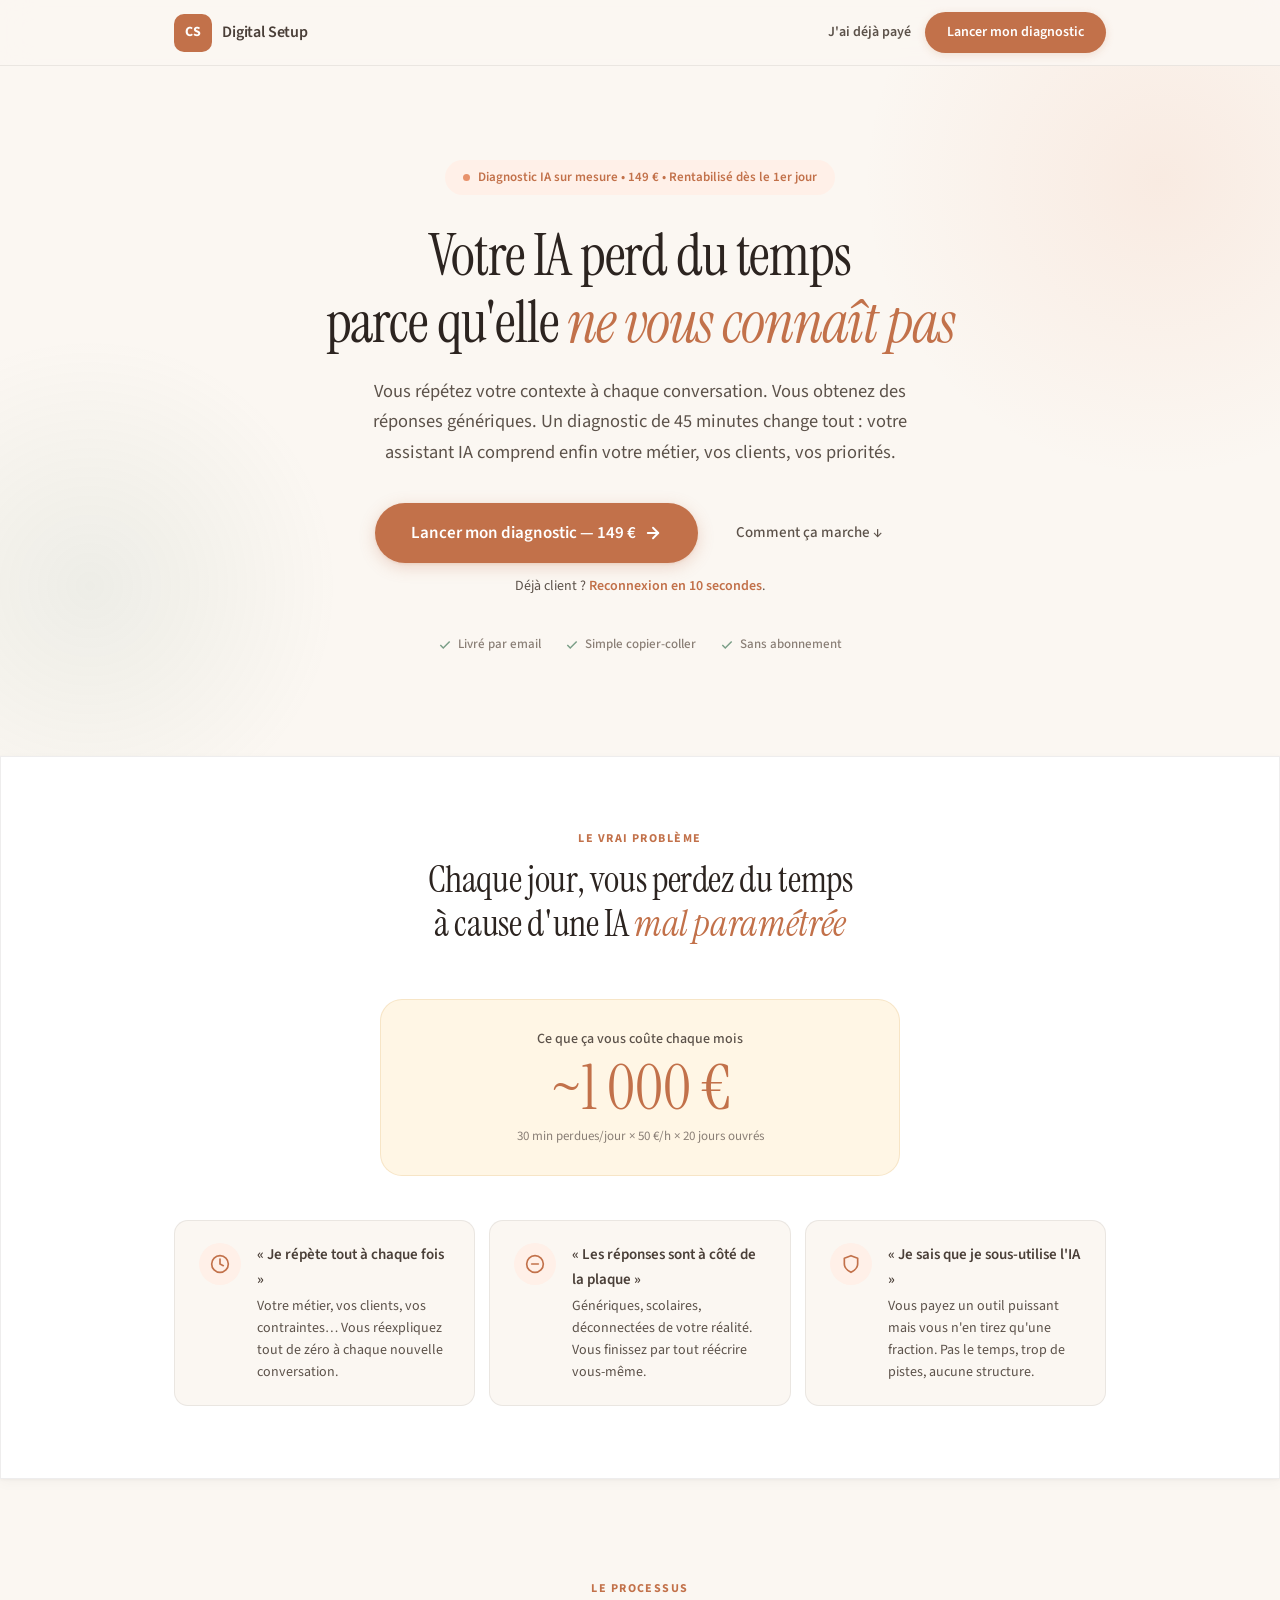
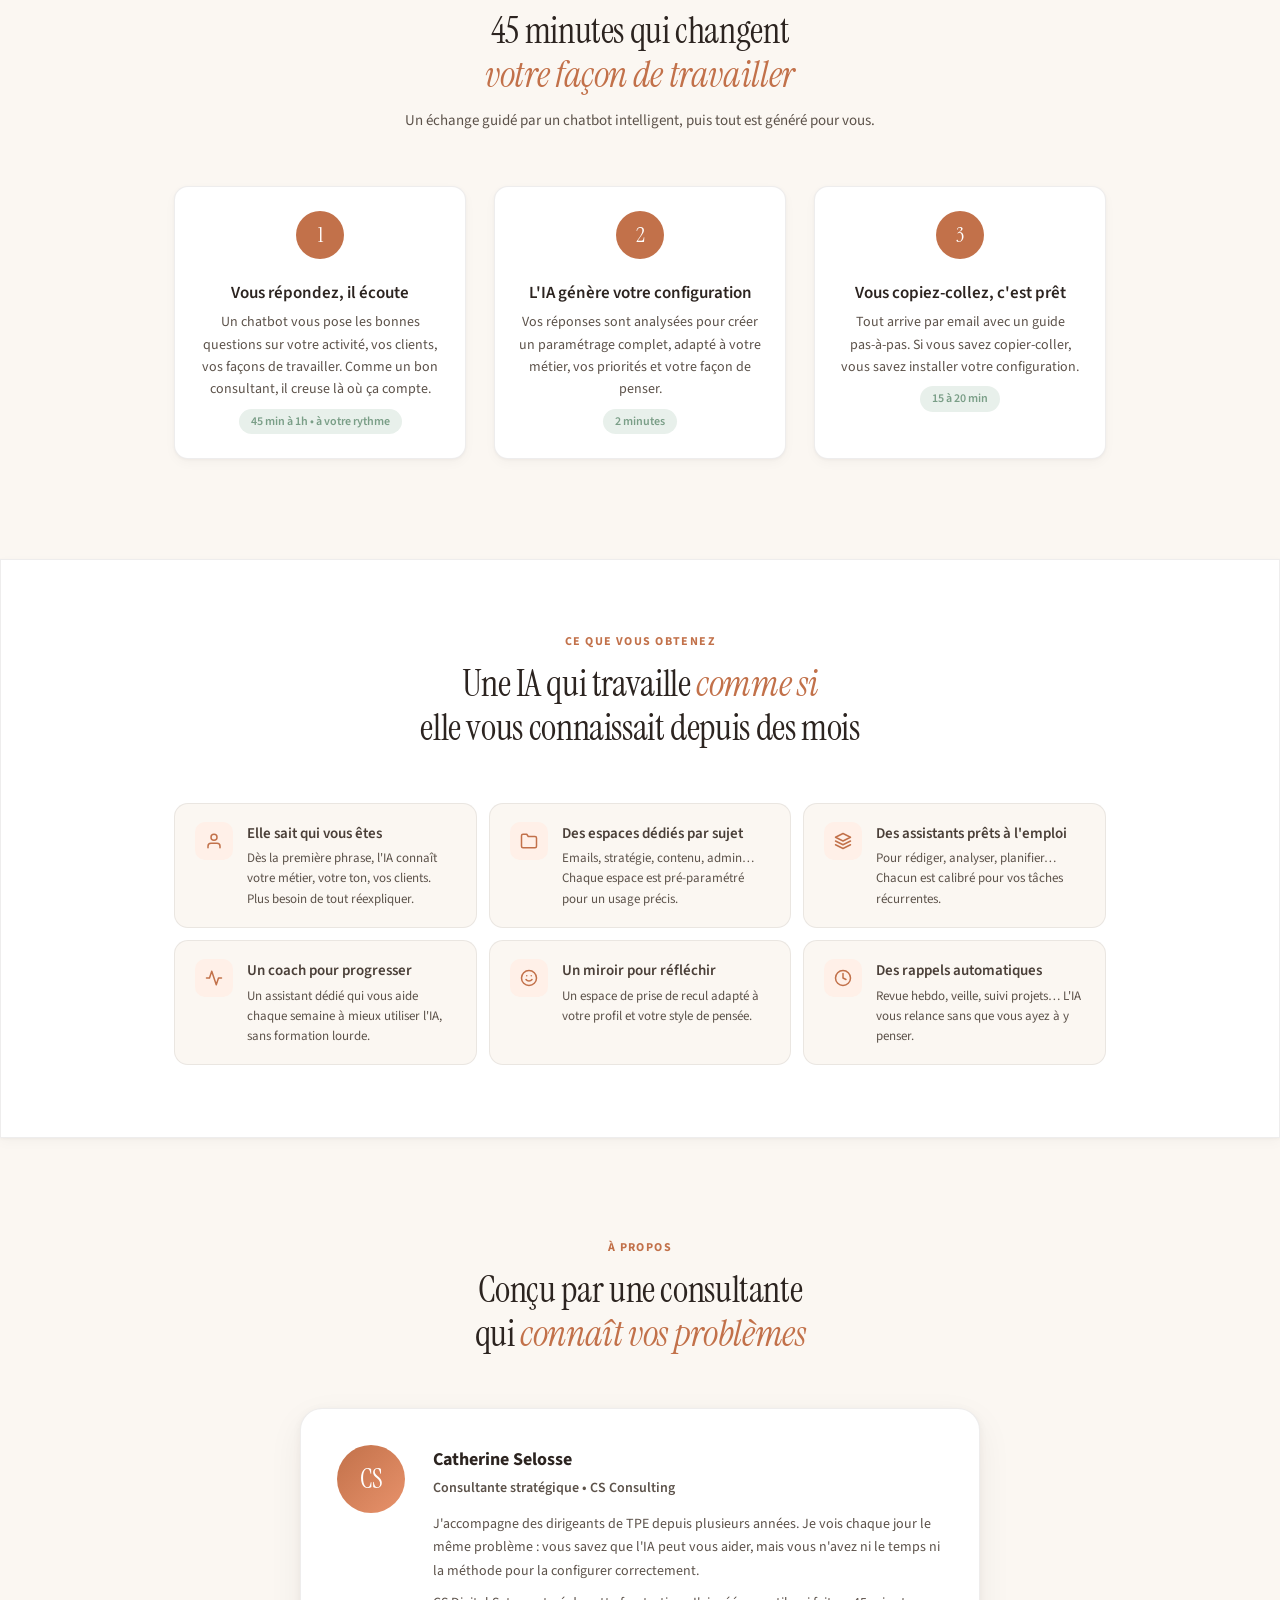
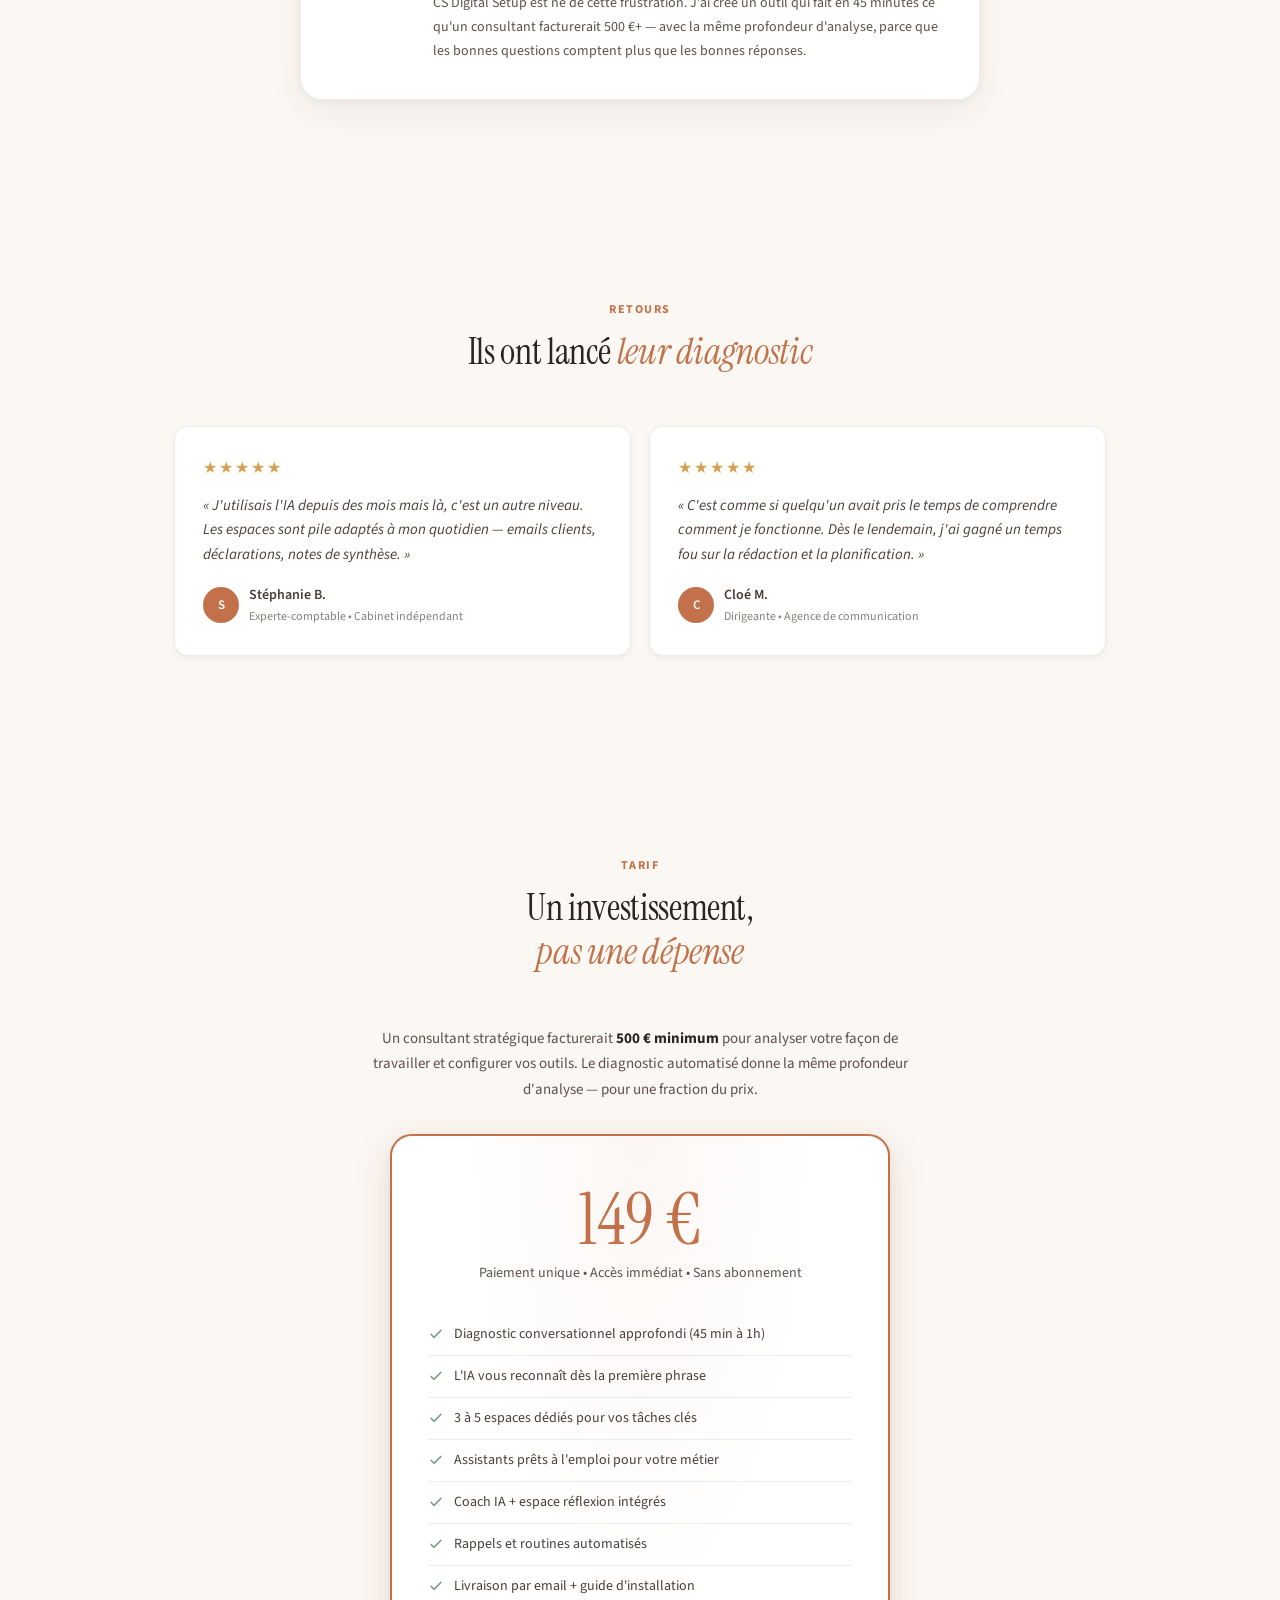
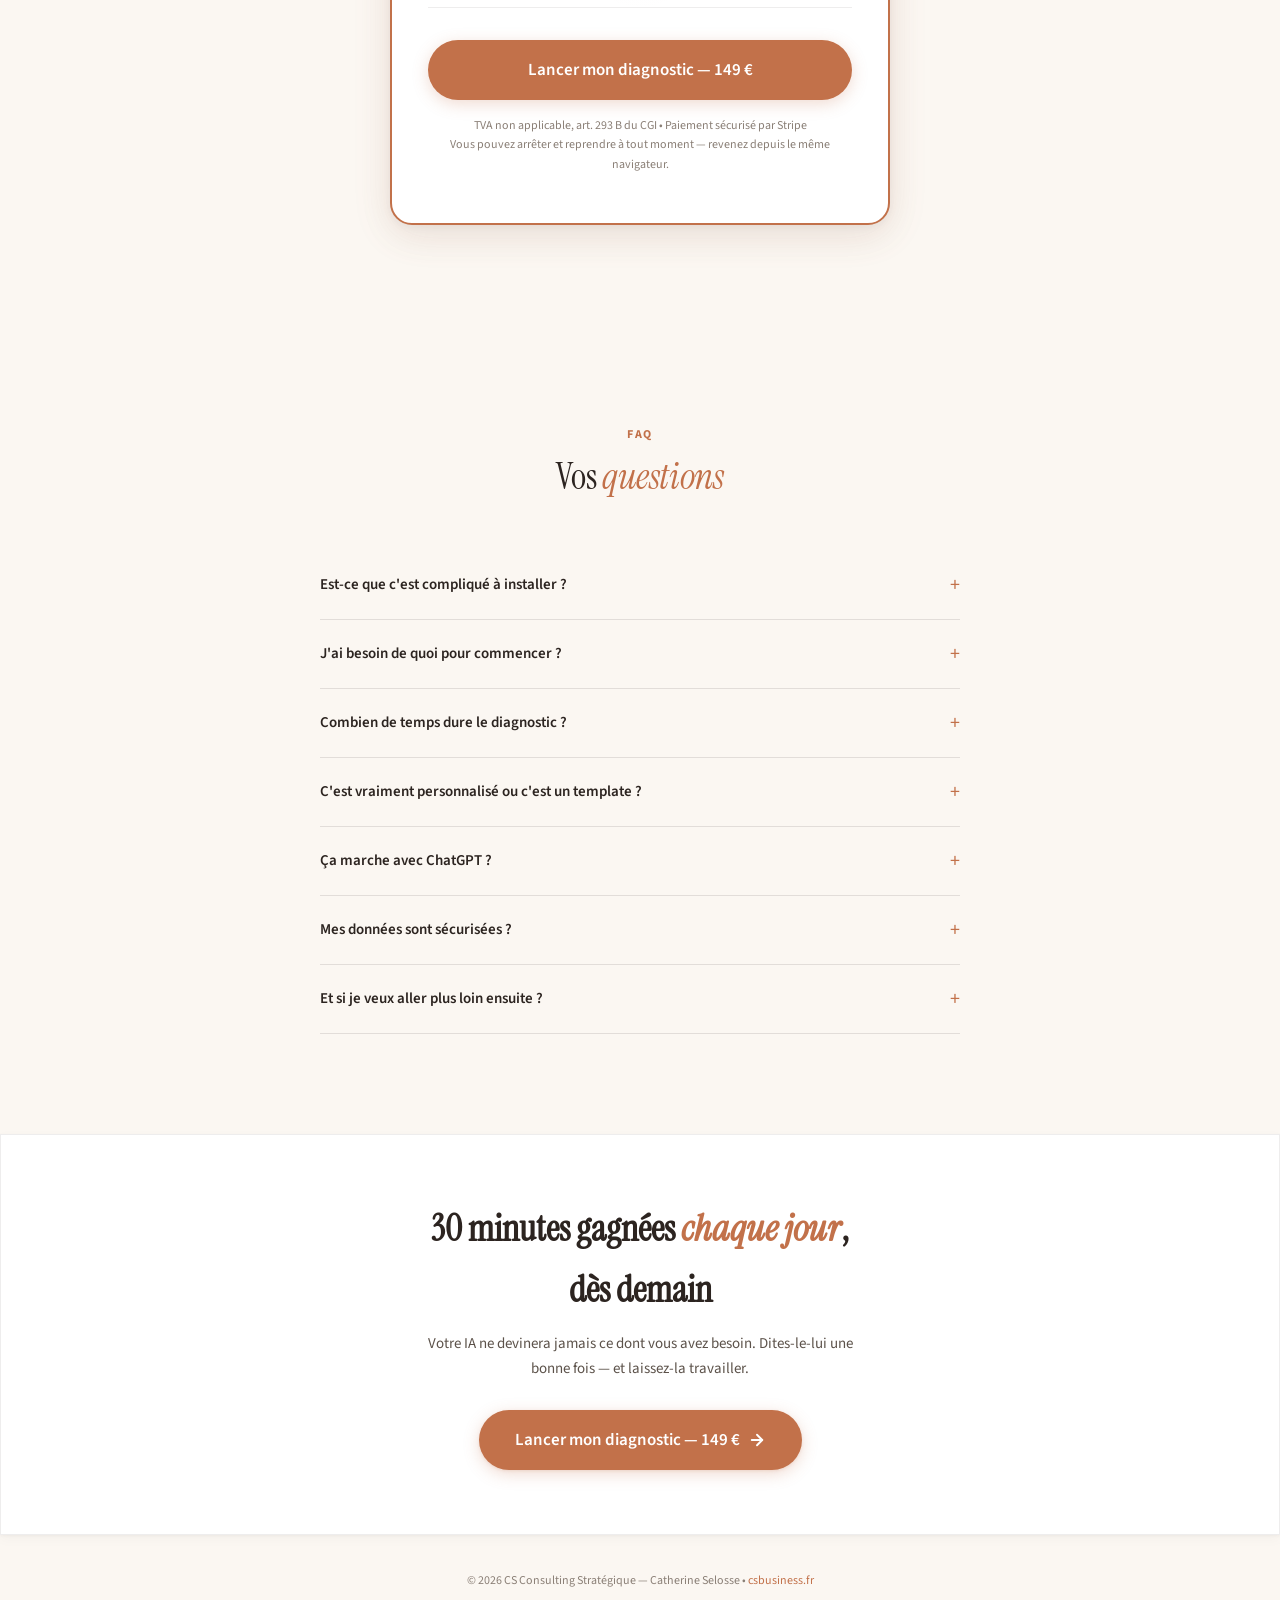
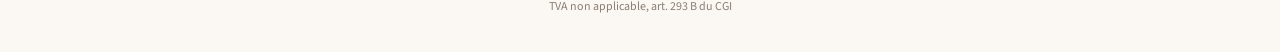
==== commit 58982b63: "feat(auth): add resilient self-serve reconnection flow Move reconnection to a dedicated Edge Functio" ====
--- a/index.html
+++ b/index.html
@@ -110,6 +110,19 @@
       align-items: center;
       justify-content: space-between;
     }
+    .nav-actions {
+      display: flex;
+      align-items: center;
+      gap: 14px;
+    }
+    .nav-login {
+      color: var(--text-body);
+      text-decoration: none;
+      font-size: 14px;
+      font-weight: 600;
+      transition: color 0.25s;
+    }
+    .nav-login:hover { color: var(--terracotta); }
     .nav-brand {
       display: flex;
       align-items: center;
@@ -289,6 +302,19 @@
       font-size: 13px;
       font-weight: 500;
     }
+    .hero-reconnect {
+      margin-top: 12px;
+      font-size: 14px;
+      color: var(--text-body);
+    }
+    .hero-reconnect a {
+      color: var(--terracotta);
+      text-decoration: none;
+      font-weight: 600;
+    }
+    .hero-reconnect a:hover {
+      text-decoration: underline;
+    }
 
     /* ---- Section shared ---- */
     section { padding: 80px 0; }
@@ -806,6 +832,8 @@
       .hero-proof { flex-direction: column; gap: 8px; }
       .cred-card { flex-direction: column; align-items: center; text-align: center; padding: 28px 24px; }
       .cost-section, .results-section, .final-cta { margin: 0 8px; }
+      .nav-login { font-size: 13px; }
+      .nav-cta { padding: 8px 16px; font-size: 13px; }
     }
   </style>
 </head>
@@ -818,7 +846,10 @@
         <div class="nav-logo">CS</div>
         <div class="nav-name">Digital Setup</div>
       </a>
-      <a href="#pricing" class="nav-cta">Lancer mon diagnostic</a>
+      <div class="nav-actions">
+        <a href="auth/login.html" class="nav-login">J'ai déjà payé</a>
+        <a href="#pricing" class="nav-cta">Lancer mon diagnostic</a>
+      </div>
     </div>
   </nav>
 
@@ -841,6 +872,7 @@
         </a>
         <a href="#how" class="btn-ghost">Comment &ccedil;a marche &darr;</a>
       </div>
+      <p class="hero-reconnect">D&eacute;j&agrave; client ? <a href="auth/login.html">Reconnexion en 10 secondes</a>.</p>
       <div class="hero-proof">
         <span class="hero-proof-item">
           <svg width="14" height="14" viewBox="0 0 24 24" fill="none" stroke="var(--sage)" stroke-width="2.5"><polyline points="20 6 9 17 4 12"/></svg>
@@ -1152,6 +1184,11 @@
   </footer>
 
   <script>
+    // Auth redirect: si un magic link atterrit ici, rediriger vers callback
+    if (window.location.hash && (window.location.hash.includes('access_token=') || window.location.hash.includes('error='))) {
+      window.location.href = 'auth/callback.html' + window.location.hash;
+    }
+
     // Scroll reveal
     var obs = new IntersectionObserver(function(entries) {
       entries.forEach(function(e) {
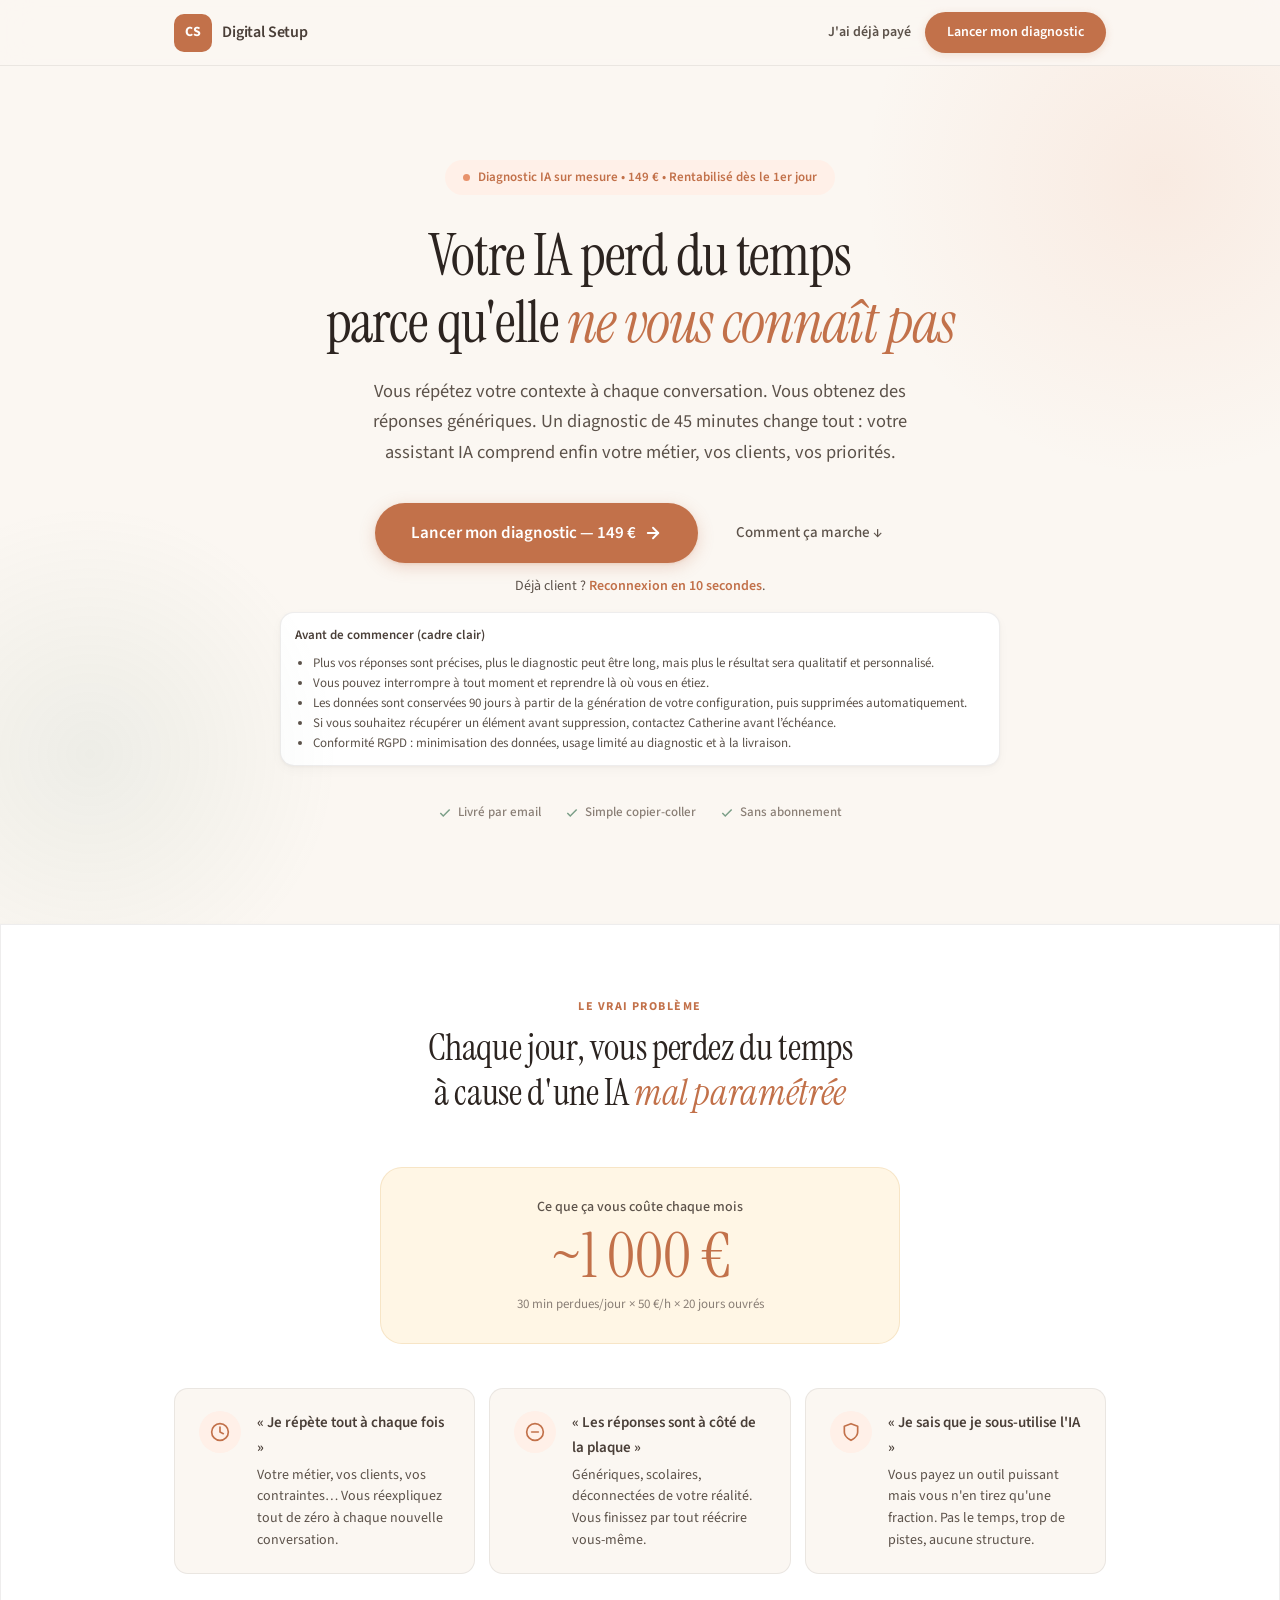
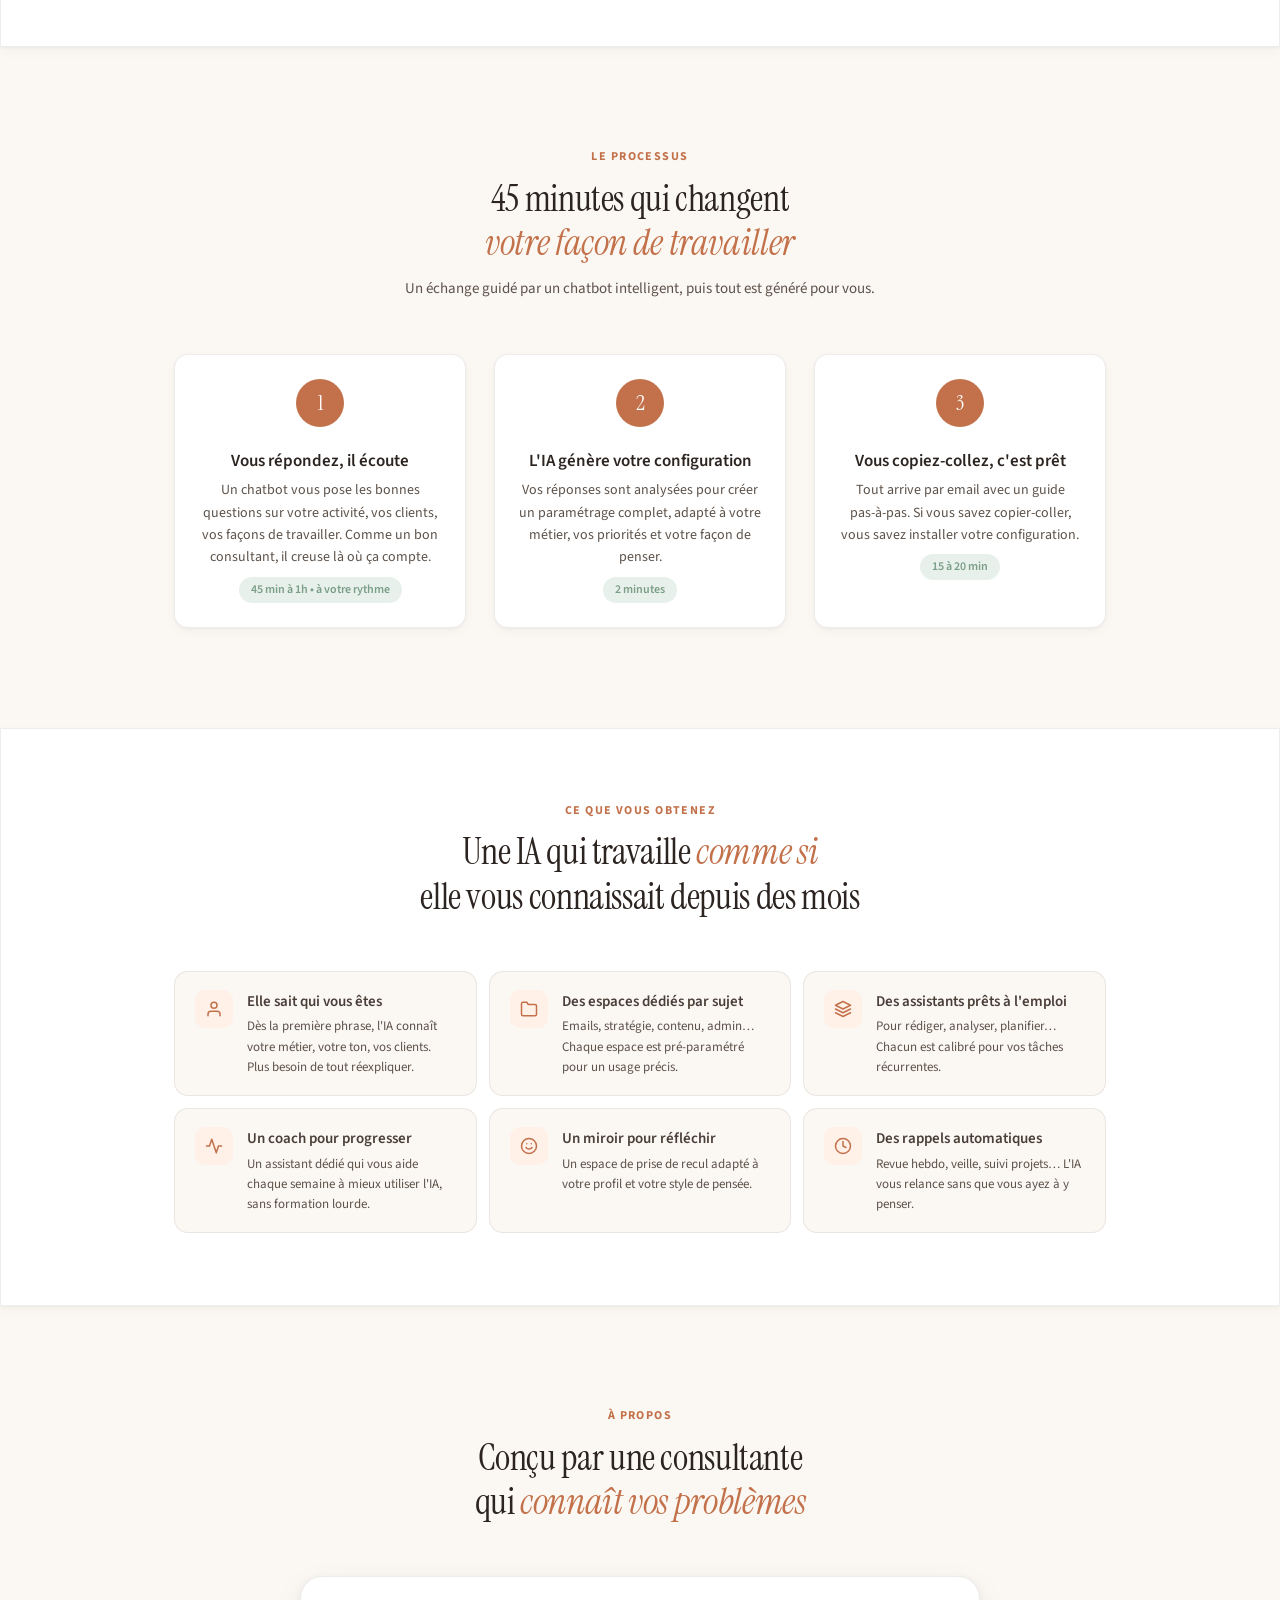
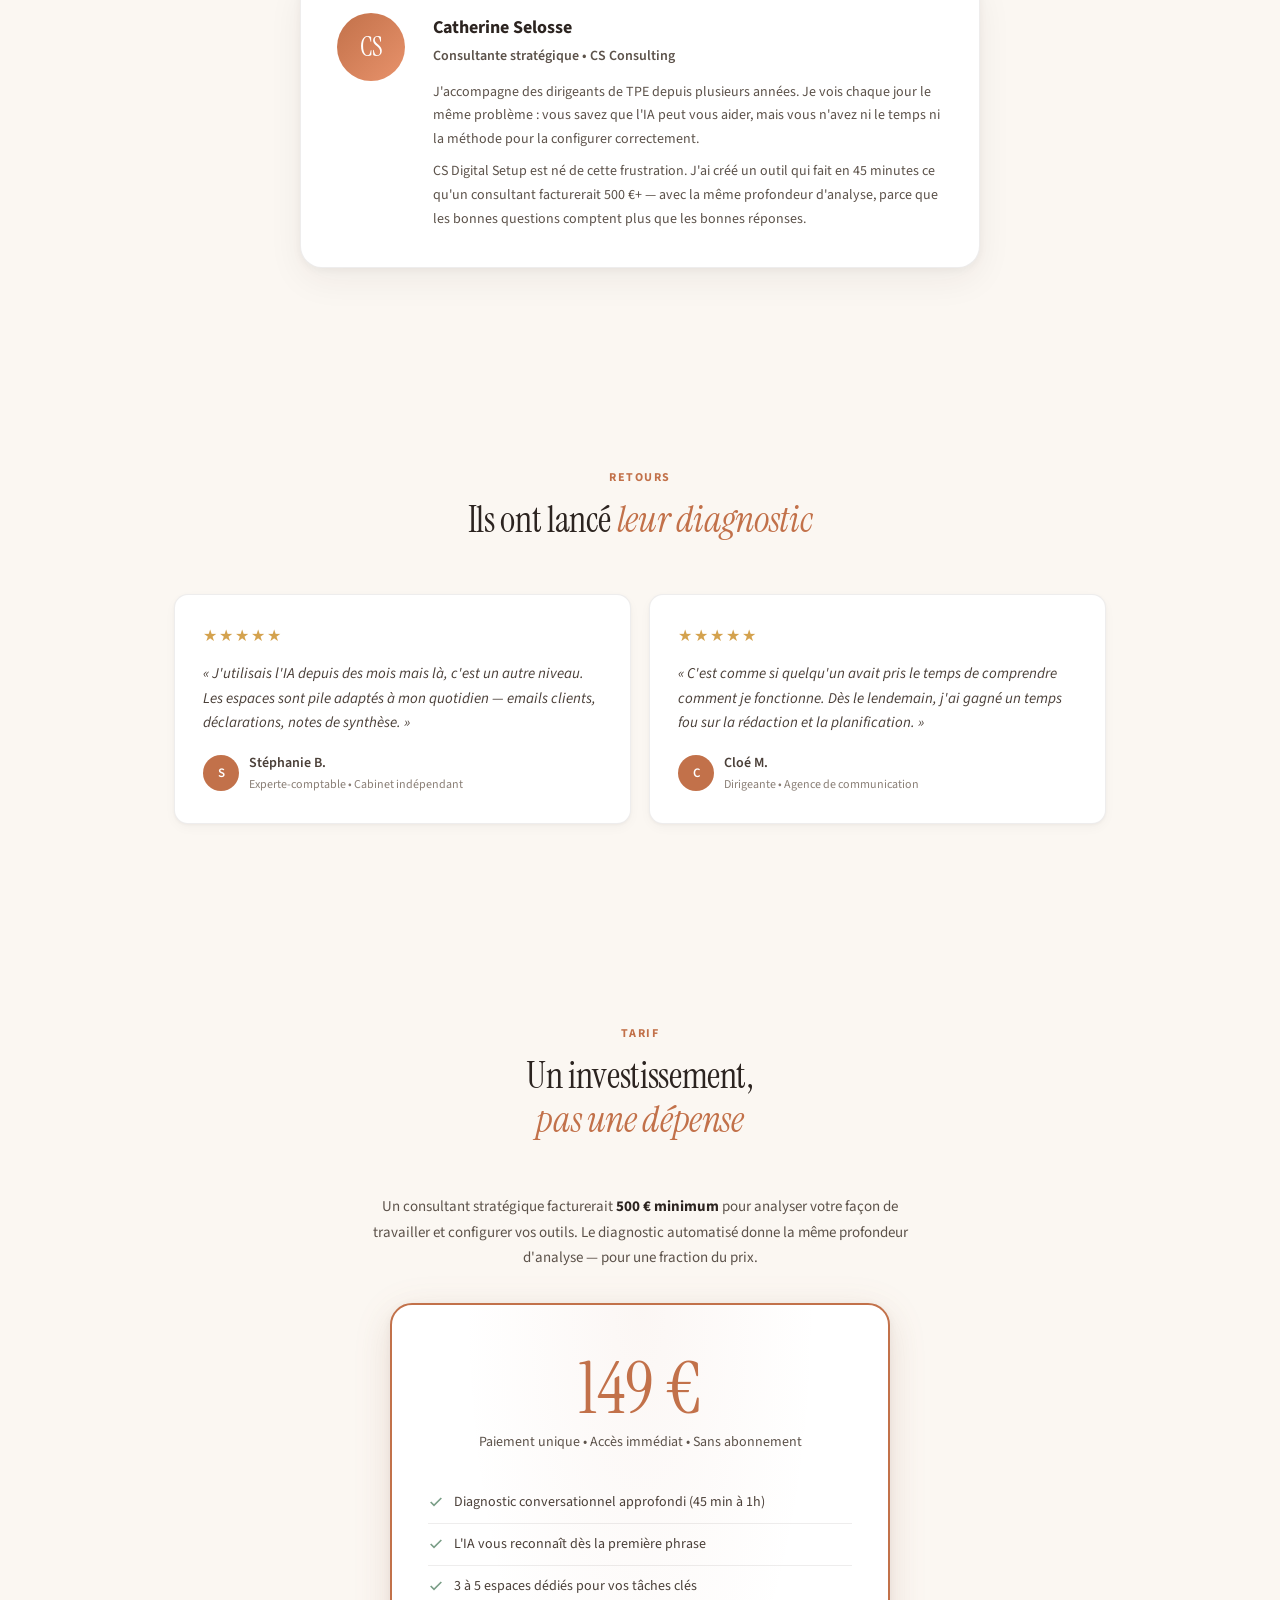
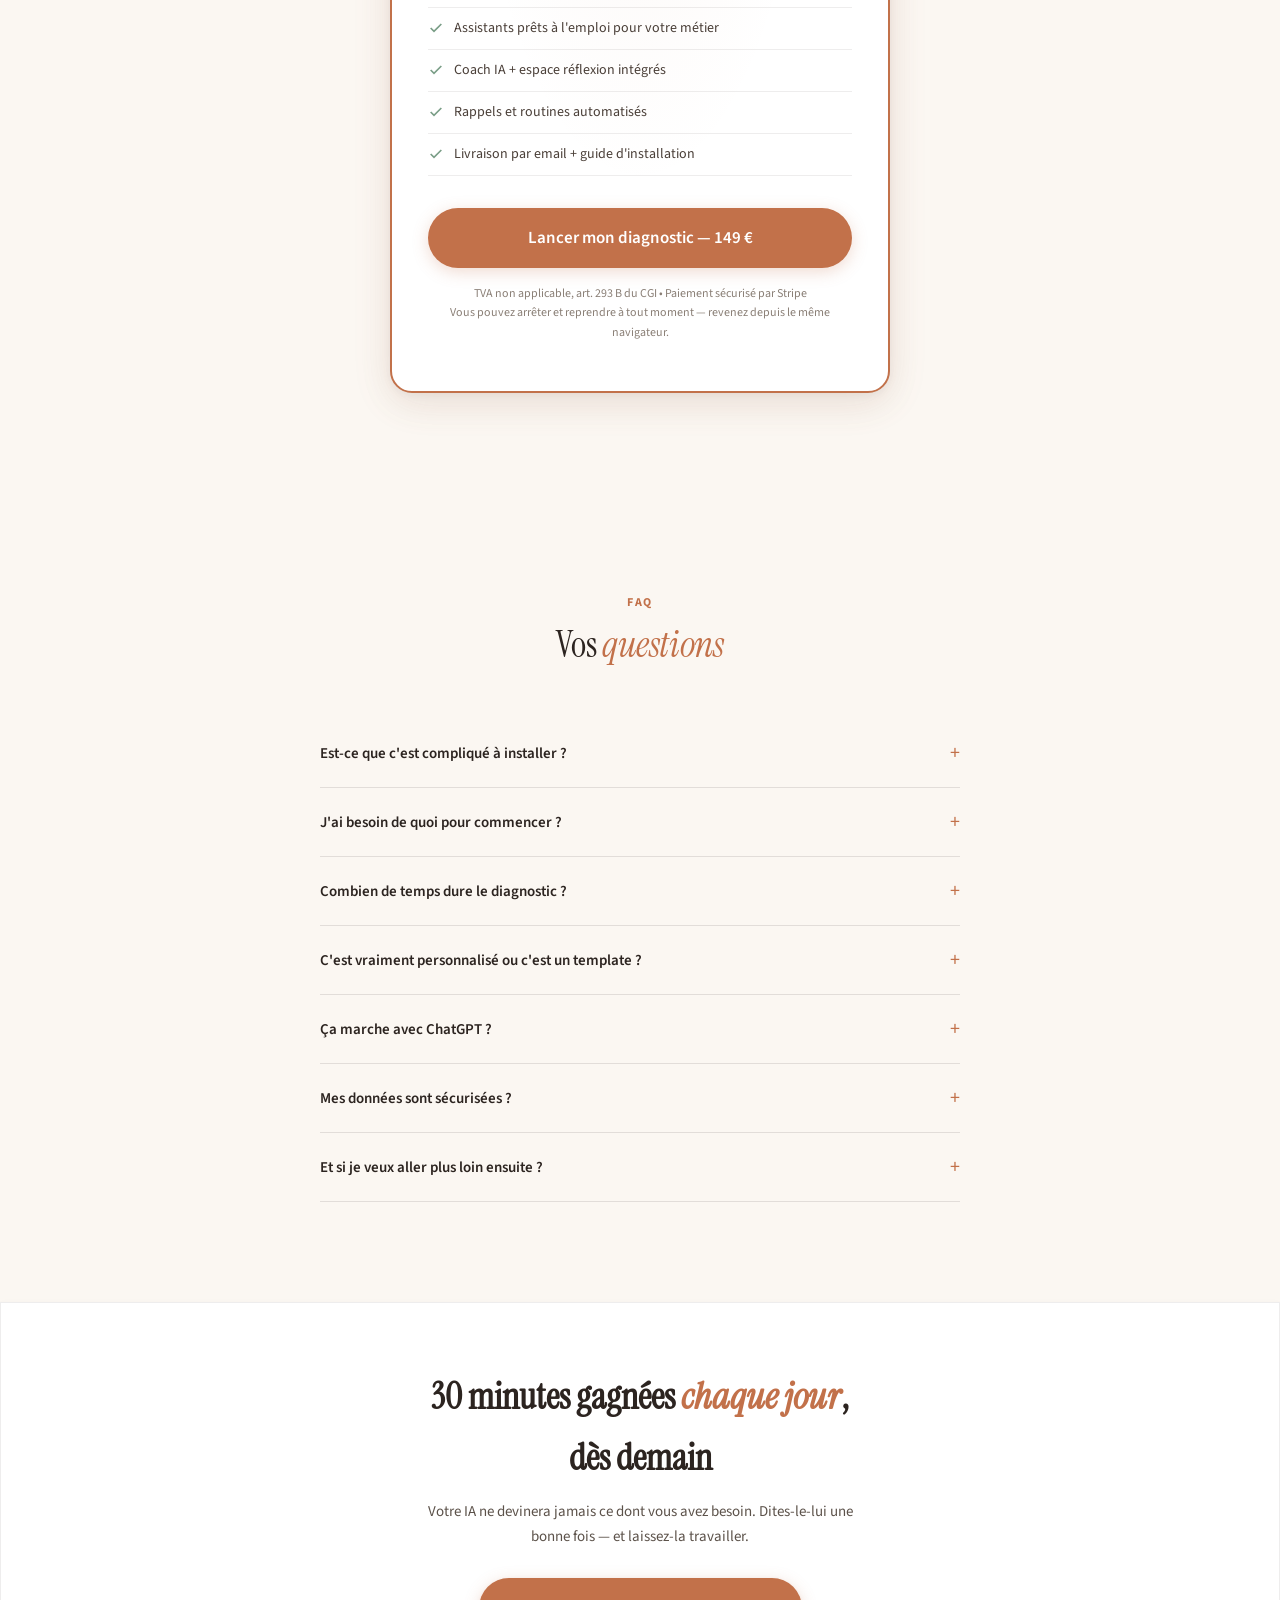
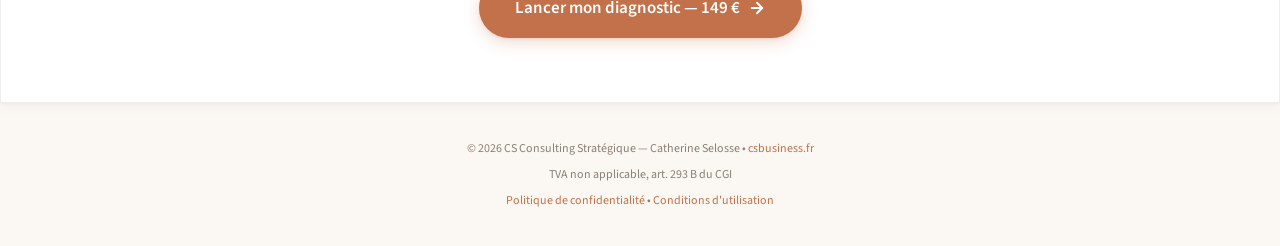
==== commit e2698052: "Add legal consent step, retention notices, and two-step onboarding UX" ====
--- a/index.html
+++ b/index.html
@@ -315,6 +315,29 @@
     .hero-reconnect a:hover {
       text-decoration: underline;
     }
+    .hero-policy {
+      margin: 14px auto 0;
+      max-width: 720px;
+      text-align: left;
+      background: var(--white);
+      border: 1px solid var(--border);
+      border-radius: var(--radius-lg);
+      padding: 12px 14px;
+      box-shadow: var(--shadow-sm);
+    }
+    .hero-policy p {
+      margin: 0 0 6px;
+      color: var(--ink-soft);
+      font-size: 13px;
+      font-weight: 600;
+    }
+    .hero-policy ul {
+      margin: 0;
+      padding-left: 18px;
+      color: var(--text-body);
+      font-size: 13px;
+      line-height: 1.55;
+    }
 
     /* ---- Section shared ---- */
     section { padding: 80px 0; }
@@ -873,6 +896,16 @@
         <a href="#how" class="btn-ghost">Comment &ccedil;a marche &darr;</a>
       </div>
       <p class="hero-reconnect">D&eacute;j&agrave; client ? <a href="auth/login.html">Reconnexion en 10 secondes</a>.</p>
+      <div class="hero-policy">
+        <p>Avant de commencer (cadre clair)</p>
+        <ul>
+          <li>Plus vos r&eacute;ponses sont pr&eacute;cises, plus le diagnostic peut &ecirc;tre long, mais plus le r&eacute;sultat sera qualitatif et personnalis&eacute;.</li>
+          <li>Vous pouvez interrompre &agrave; tout moment et reprendre l&agrave; o&ugrave; vous en &eacute;tiez.</li>
+          <li>Les donn&eacute;es sont conserv&eacute;es 90 jours &agrave; partir de la g&eacute;n&eacute;ration de votre configuration, puis supprim&eacute;es automatiquement.</li>
+          <li>Si vous souhaitez r&eacute;cup&eacute;rer un &eacute;l&eacute;ment avant suppression, contactez Catherine avant l&rsquo;&eacute;ch&eacute;ance.</li>
+          <li>Conformit&eacute; RGPD : minimisation des donn&eacute;es, usage limit&eacute; au diagnostic et &agrave; la livraison.</li>
+        </ul>
+      </div>
       <div class="hero-proof">
         <span class="hero-proof-item">
           <svg width="14" height="14" viewBox="0 0 24 24" fill="none" stroke="var(--sage)" stroke-width="2.5"><polyline points="20 6 9 17 4 12"/></svg>
@@ -1153,7 +1186,7 @@
         </div>
         <div class="faq-item reveal">
           <button class="faq-question">Mes donn&eacute;es sont s&eacute;curis&eacute;es ?</button>
-          <div class="faq-answer"><p>Vos donn&eacute;es de diagnostic sont automatiquement supprim&eacute;es apr&egrave;s 90 jours. Elles ne servent qu'&agrave; g&eacute;n&eacute;rer votre configuration et ne sont jamais partag&eacute;es.</p></div>
+          <div class="faq-answer"><p>Oui. Vos donn&eacute;es de diagnostic sont conserv&eacute;es 90 jours &agrave; partir de la g&eacute;n&eacute;ration de votre configuration, puis supprim&eacute;es automatiquement. Elles servent uniquement au diagnostic, &agrave; la livraison et au support court terme, dans un cadre RGPD.</p></div>
         </div>
         <div class="faq-item reveal">
           <button class="faq-question">Et si je veux aller plus loin ensuite ?</button>
@@ -1180,6 +1213,11 @@
     <div class="container">
       <p>&copy; 2026 CS Consulting Strat&eacute;gique &mdash; Catherine Selosse &bull; <a href="https://csbusiness.fr">csbusiness.fr</a></p>
       <p style="margin-top: 6px;">TVA non applicable, art. 293 B du CGI</p>
+      <p style="margin-top: 6px;">
+        <a href="politique-confidentialite.html">Politique de confidentialit&eacute;</a>
+        &bull;
+        <a href="conditions-utilisation.html">Conditions d'utilisation</a>
+      </p>
     </div>
   </footer>
 
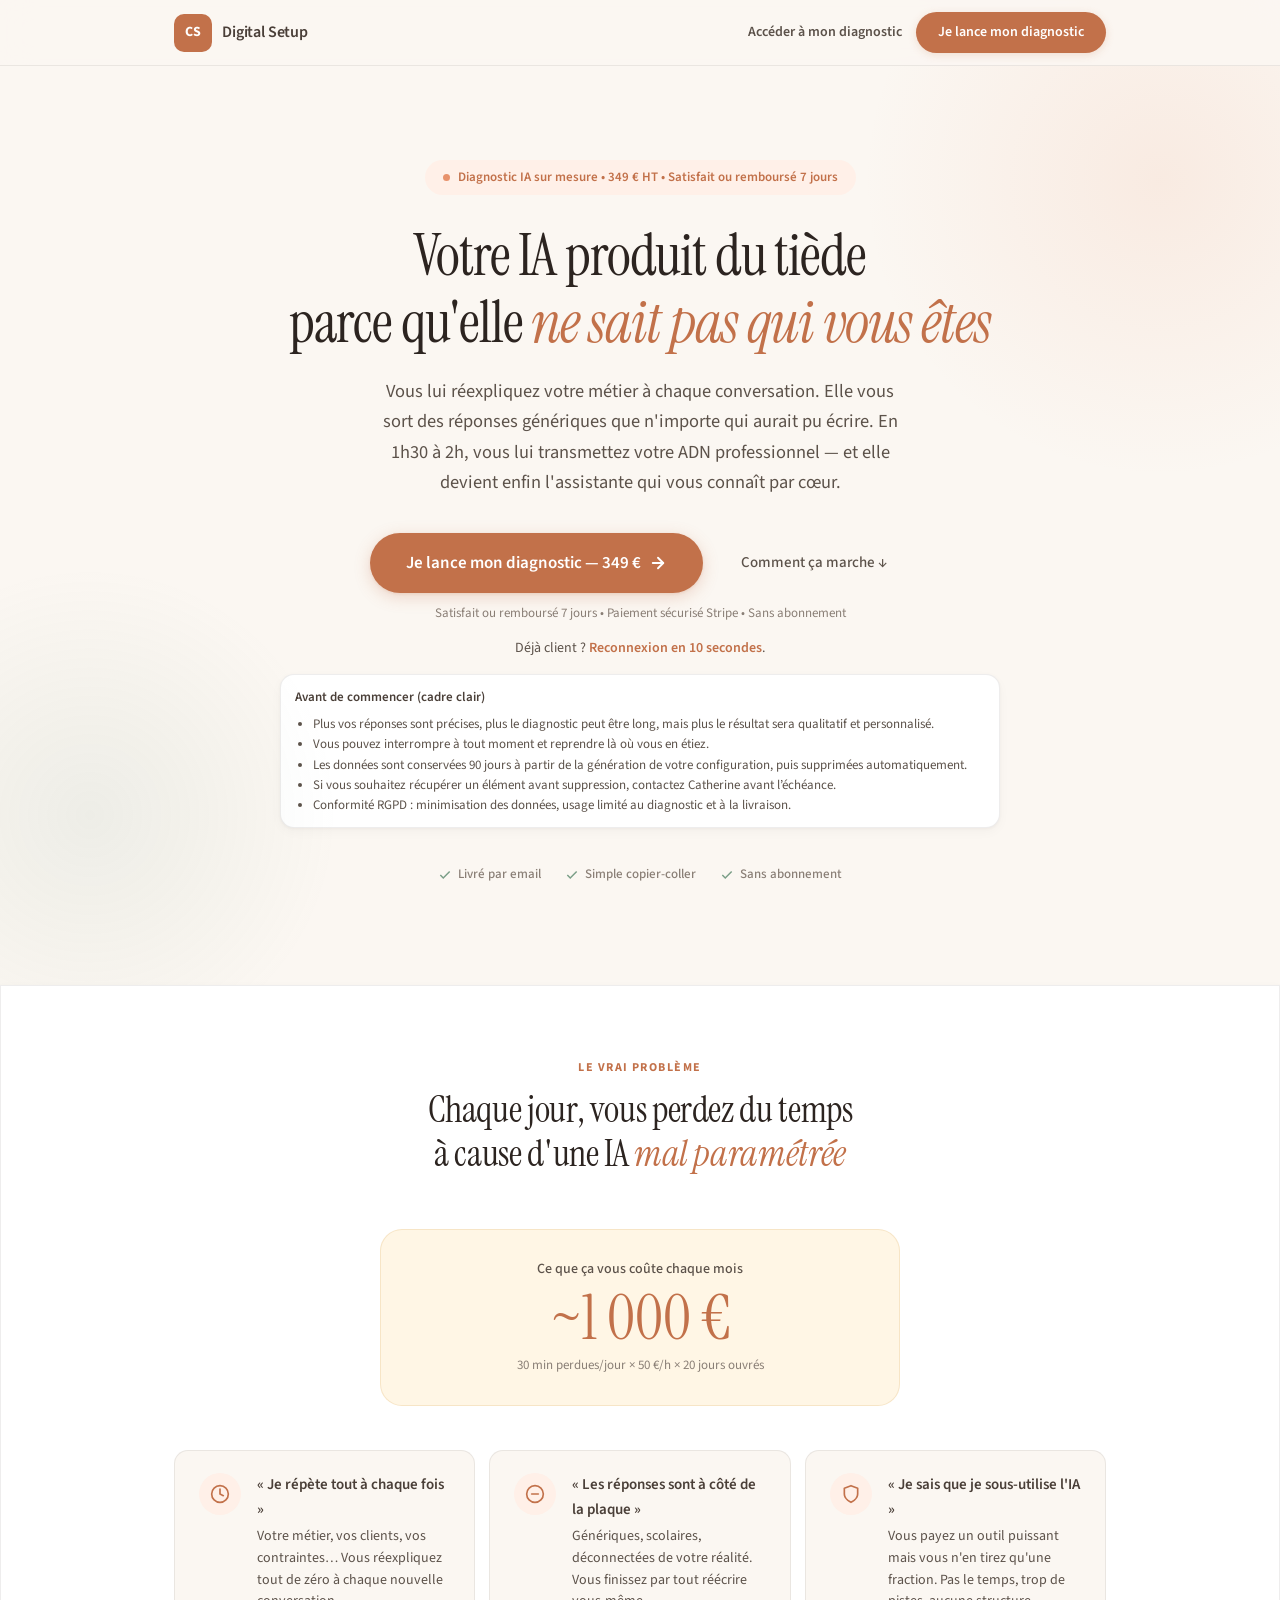
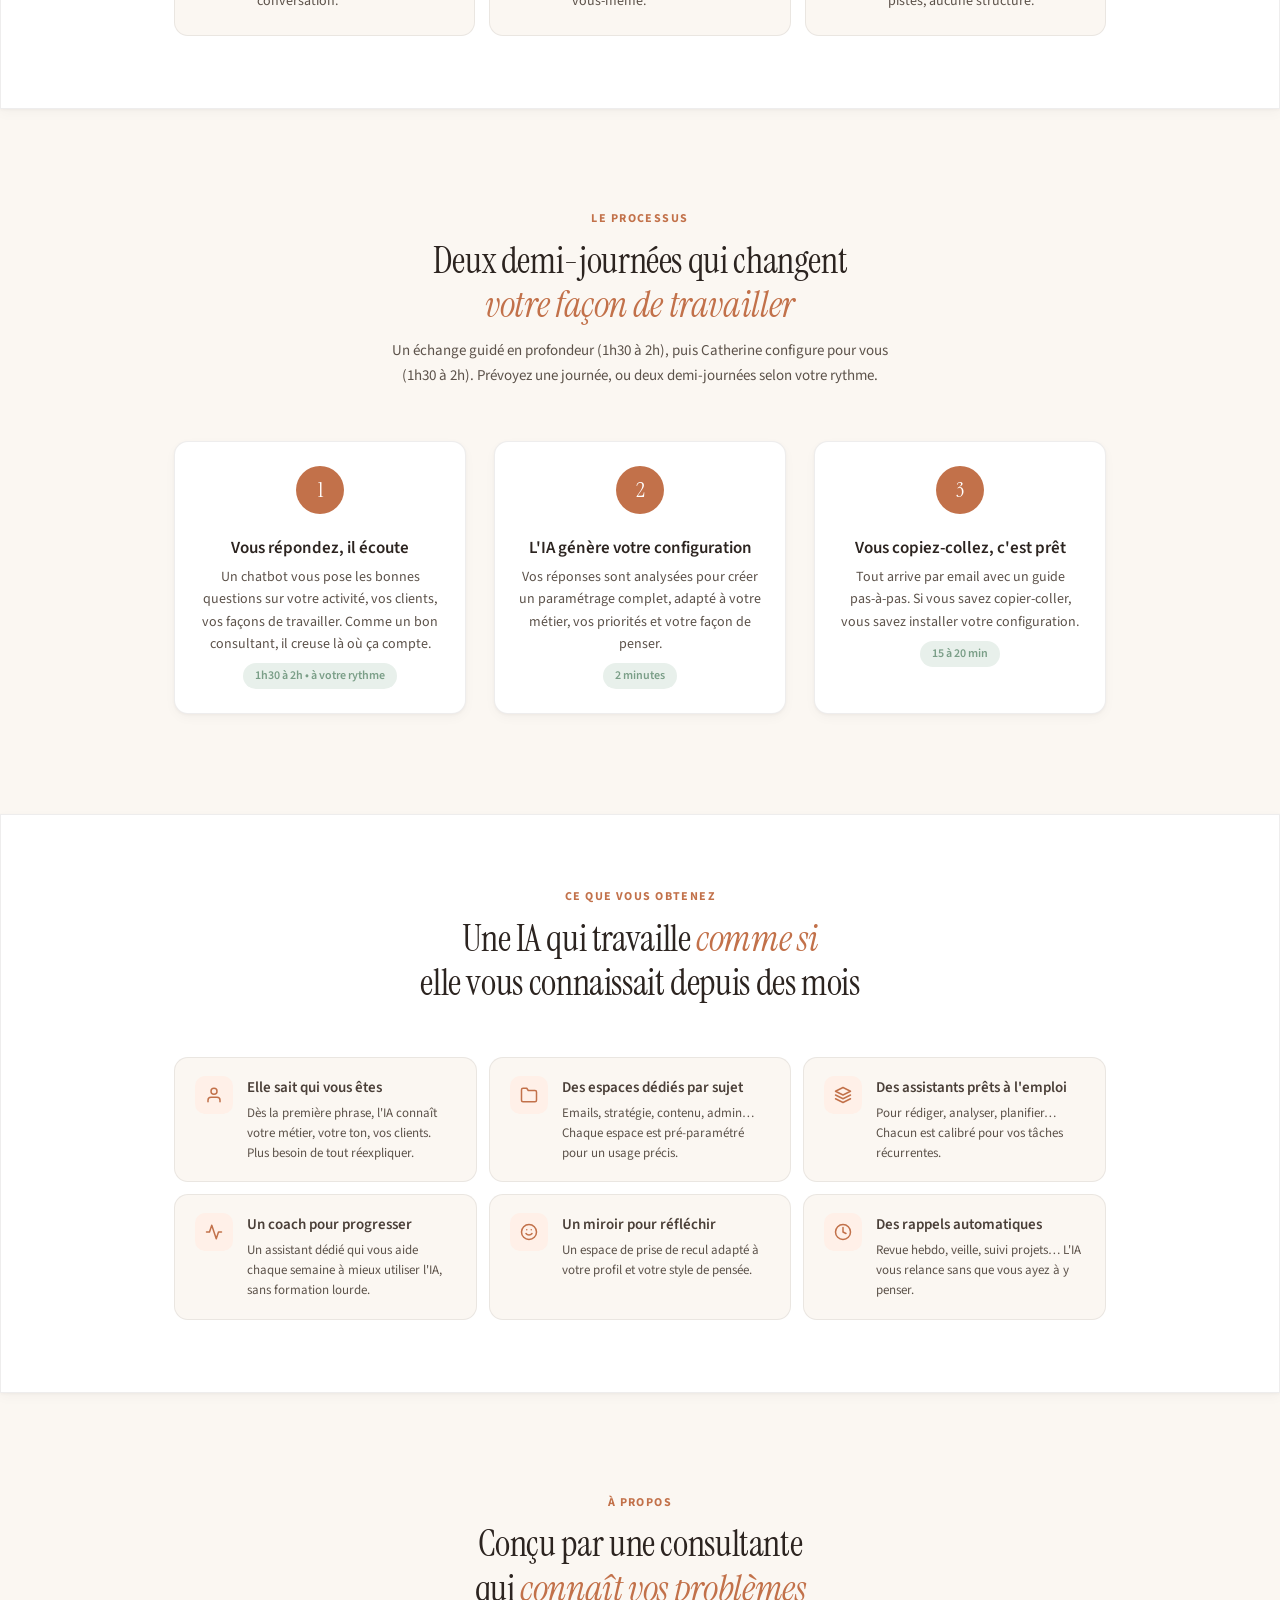
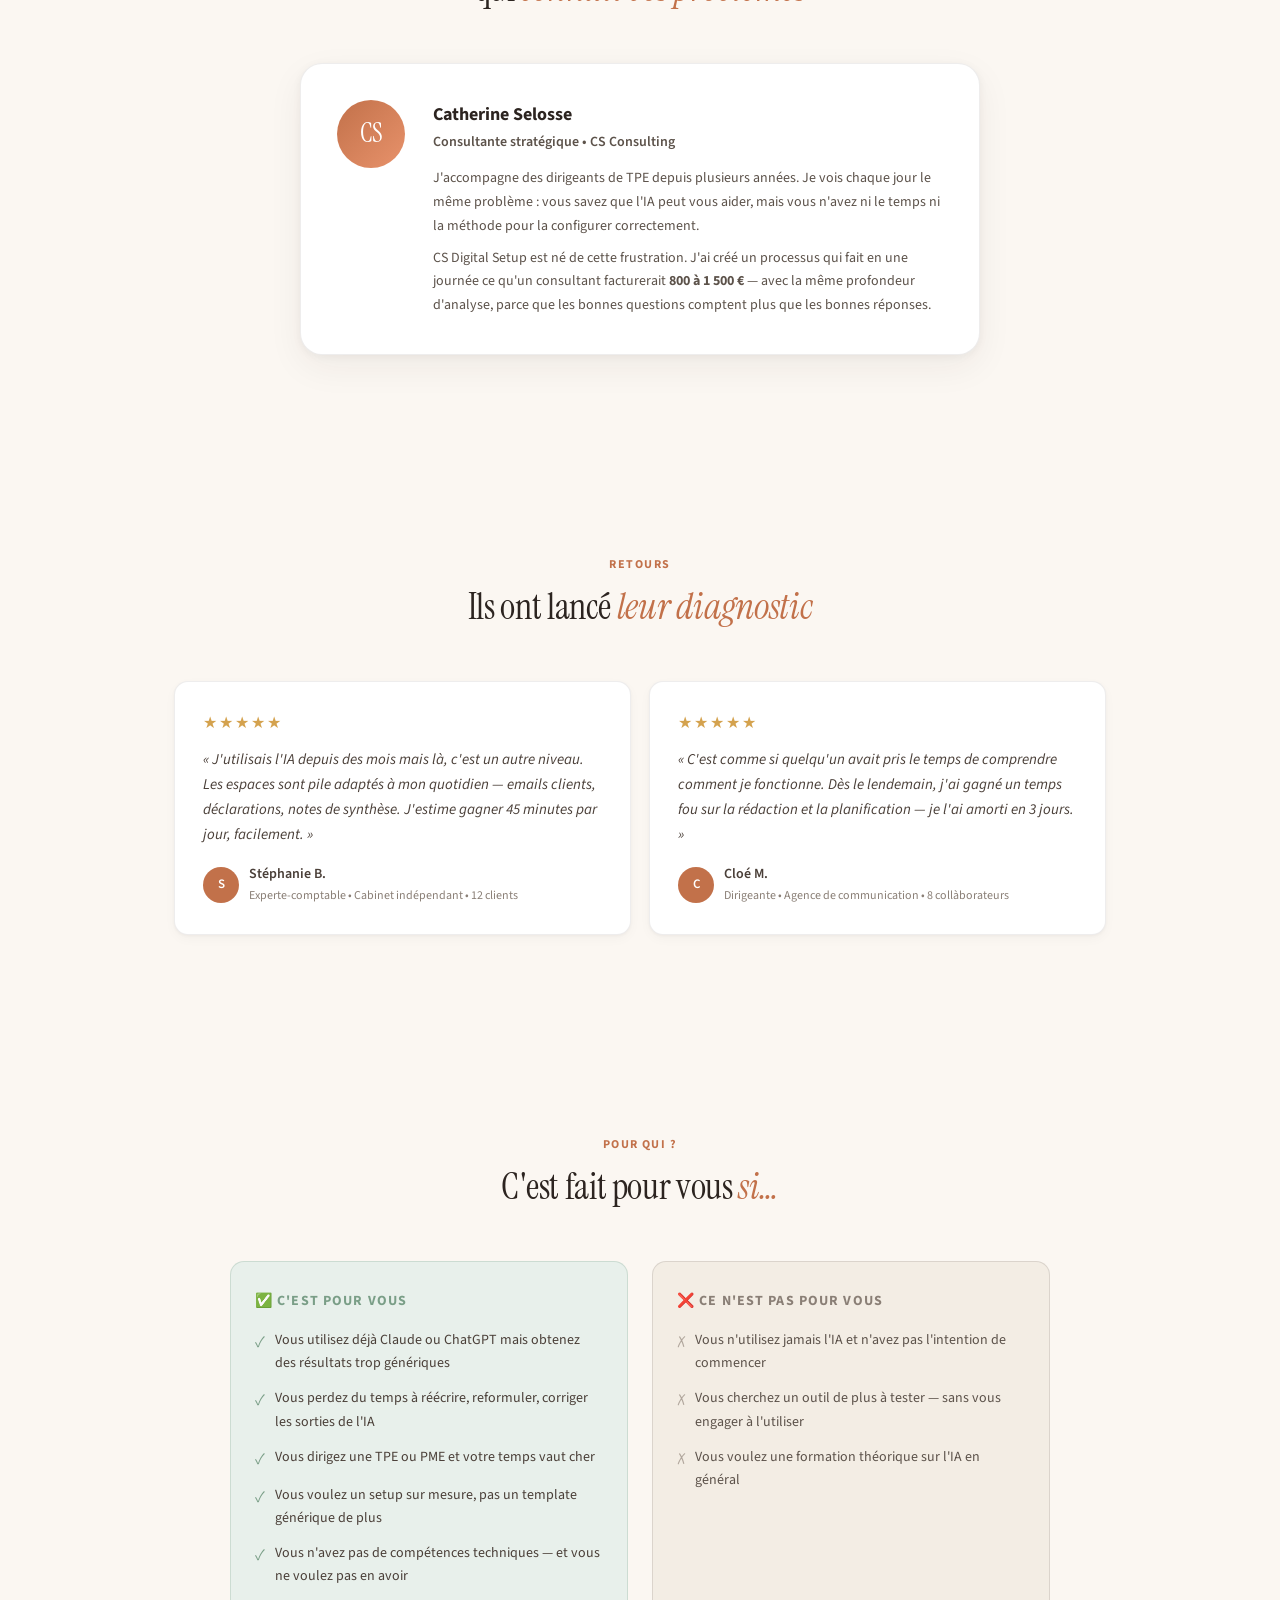
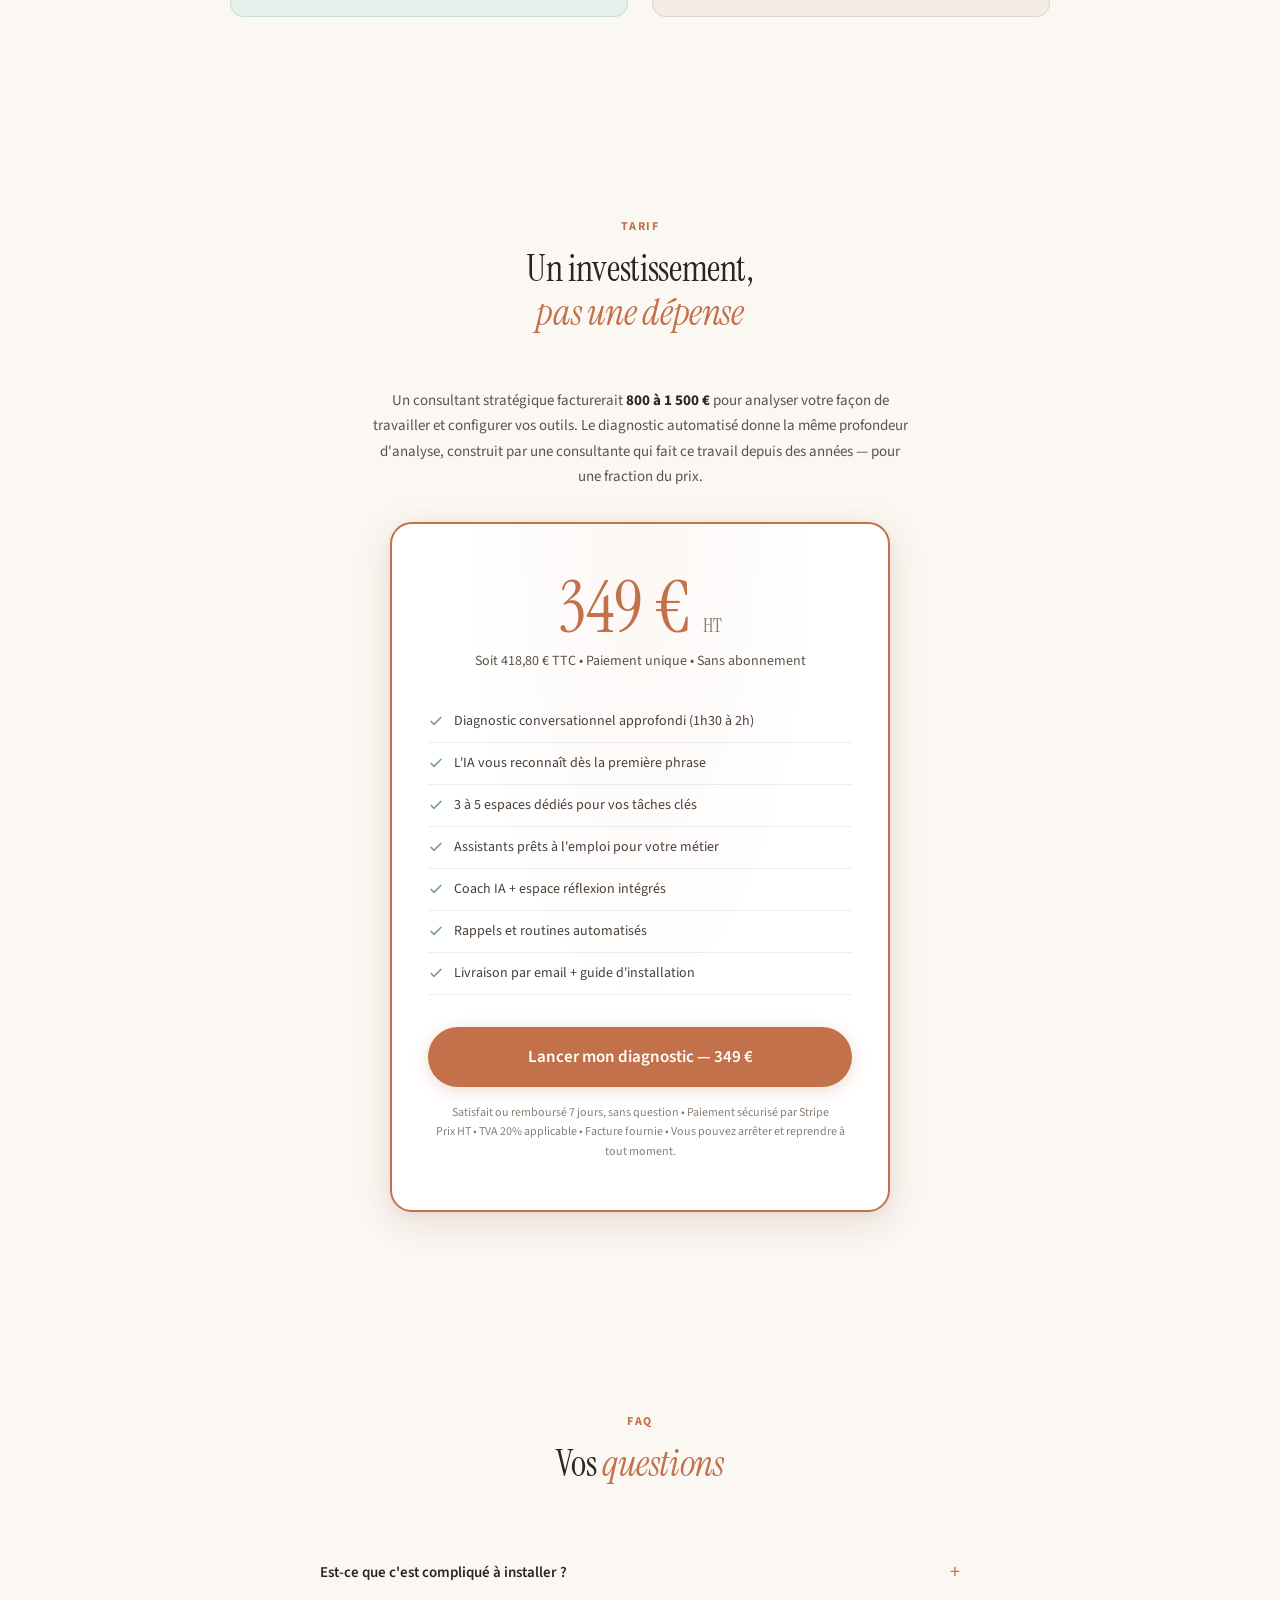
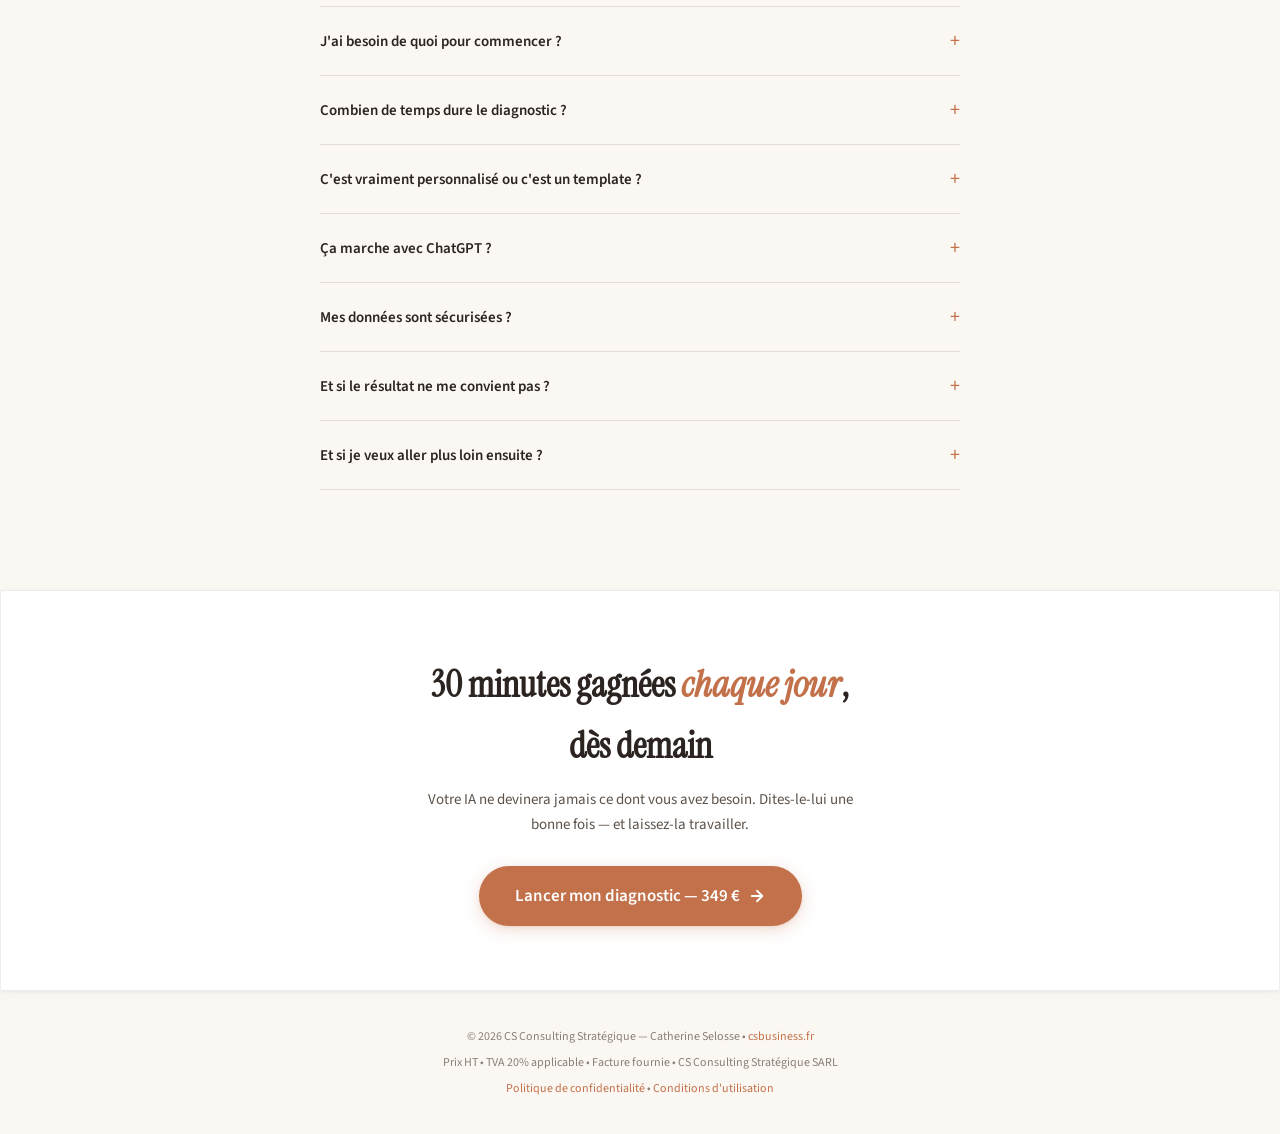
==== commit 77ae55c7: "feat(lp): refonte LP pour vente en volume — 349€ HT - Prix 349€ HT partout (était 149€), TTC 418,80€" ====
--- a/index.html
+++ b/index.html
@@ -4,18 +4,18 @@
   <meta charset="UTF-8">
   <meta name="viewport" content="width=device-width, initial-scale=1.0">
   <meta name="theme-color" content="#FBF7F2">
-  <title>CS Digital Setup — Gagnez 30 min par jour avec une IA qui vous connaît</title>
-  <meta name="description" content="Un diagnostic de 45 min génère votre configuration IA sur mesure. Fini les réponses génériques — votre assistant comprend votre métier dès la première phrase. 149 €, rentabilisé dès le 1er jour.">
-  <meta property="og:title" content="CS Digital Setup — Gagnez 30 min par jour avec une IA qui vous connaît">
-  <meta property="og:description" content="Un diagnostic de 45 min génère votre configuration IA sur mesure. Fini les réponses génériques. 149 €, rentabilisé dès le 1er jour.">
+  <title>CS Digital Setup — Votre IA configurée pour votre métier, une bonne fois pour toutes</title>
+  <meta name="description" content="Un diagnostic conversationnel (1h30 à 2h) génère votre configuration IA sur mesure. Fini les réponses génériques — votre assistant comprend votre métier dès la première phrase. 349 € HT, satisfait ou remboursé 7 jours.">
+  <meta property="og:title" content="CS Digital Setup — Votre IA configurée pour votre métier, une bonne fois pour toutes">
+  <meta property="og:description" content="Un diagnostic de 1h30 à 2h génère votre configuration IA sur mesure. Fini les réponses génériques. 349 € HT, satisfait ou remboursé 7 jours.">
   <meta property="og:type" content="website">
   <meta property="og:url" content="https://setup.csbusiness.fr">
   <meta property="og:image" content="https://setup.csbusiness.fr/og-image.png">
   <meta property="og:locale" content="fr_FR">
   <meta property="og:site_name" content="CS Consulting Stratégique">
   <meta name="twitter:card" content="summary_large_image">
-  <meta name="twitter:title" content="CS Digital Setup — Gagnez 30 min par jour avec une IA qui vous connaît">
-  <meta name="twitter:description" content="Un diagnostic de 45 min génère votre configuration IA sur mesure. 149 €, rentabilisé dès le 1er jour.">
+  <meta name="twitter:title" content="CS Digital Setup — Votre IA configurée pour votre métier, une bonne fois pour toutes">
+  <meta name="twitter:description" content="Un diagnostic de 1h30 à 2h génère votre configuration IA sur mesure. 349 € HT, satisfait ou remboursé 7 jours.">
   <meta name="twitter:image" content="https://setup.csbusiness.fr/og-image.png">
   <link rel="preconnect" href="https://fonts.googleapis.com">
   <link rel="preconnect" href="https://fonts.gstatic.com" crossorigin>
@@ -857,6 +857,7 @@
       .cost-section, .results-section, .final-cta { margin: 0 8px; }
       .nav-login { font-size: 13px; }
       .nav-cta { padding: 8px 16px; font-size: 13px; }
+      #eligibilite .container > div[style*="grid"] { grid-template-columns: 1fr !important; }
     }
   </style>
 </head>
@@ -870,8 +871,8 @@
         <div class="nav-name">Digital Setup</div>
       </a>
       <div class="nav-actions">
-        <a href="auth/login.html" class="nav-login">J'ai déjà payé</a>
-        <a href="#pricing" class="nav-cta">Lancer mon diagnostic</a>
+        <a href="auth/login.html" class="nav-login">Accéder à mon diagnostic</a>
+        <a href="#pricing" class="nav-cta">Je lance mon diagnostic</a>
       </div>
     </div>
   </nav>
@@ -881,20 +882,21 @@
     <div class="container">
       <div class="hero-eyebrow">
         <span class="dot"></span>
-        Diagnostic IA sur mesure &bull; 149 &euro; &bull; Rentabilis&eacute; d&egrave;s le 1er jour
-      </div>
-      <h1>Votre IA perd du temps<br>parce qu'elle <em>ne vous conna&icirc;t pas</em></h1>
+        Diagnostic IA sur mesure &bull; 349 &euro; HT &bull; Satisfait ou rembours&eacute; 7 jours
+      </div>
+      <h1>Votre IA produit du tiède<br>parce qu'elle <em>ne sait pas qui vous êtes</em></h1>
       <p class="hero-sub">
-        Vous r&eacute;p&eacute;tez votre contexte &agrave; chaque conversation. Vous obtenez des r&eacute;ponses g&eacute;n&eacute;riques.
-        Un diagnostic de 45 minutes change&nbsp;tout&nbsp;: votre assistant IA comprend enfin votre m&eacute;tier, vos clients, vos priorit&eacute;s.
+        Vous lui r&eacute;expliquez votre m&eacute;tier &agrave; chaque conversation. Elle vous sort des r&eacute;ponses g&eacute;n&eacute;riques que n'importe qui aurait pu &eacute;crire.
+        En 1h30 &agrave; 2h, vous lui transmettez votre ADN professionnel &mdash; et elle devient enfin l'assistante qui vous conna&icirc;t par c&oelig;ur.
       </p>
       <div class="hero-ctas">
         <a href="#" id="buy-btn" class="btn-main">
-          <span>Lancer mon diagnostic &mdash; 149 &euro;</span>
+          <span>Je lance mon diagnostic &mdash; 349 &euro;</span>
           <svg width="18" height="18" viewBox="0 0 24 24" fill="none" stroke="currentColor" stroke-width="2.5" stroke-linecap="round" stroke-linejoin="round"><line x1="5" y1="12" x2="19" y2="12"/><polyline points="12 5 19 12 12 19"/></svg>
         </a>
         <a href="#how" class="btn-ghost">Comment &ccedil;a marche &darr;</a>
       </div>
+      <p style="margin-top:10px; font-size:13px; color:var(--text-light);">Satisfait ou rembours&eacute; 7 jours &bull; Paiement s&eacute;curis&eacute; Stripe &bull; Sans abonnement</p>
       <p class="hero-reconnect">D&eacute;j&agrave; client ? <a href="auth/login.html">Reconnexion en 10 secondes</a>.</p>
       <div class="hero-policy">
         <p>Avant de commencer (cadre clair)</p>
@@ -974,8 +976,8 @@
     <div class="container">
       <div class="section-head reveal">
         <div class="section-label">Le processus</div>
-        <h2>45 minutes qui changent<br><em>votre fa&ccedil;on de travailler</em></h2>
-        <p>Un &eacute;change guid&eacute; par un chatbot intelligent, puis tout est g&eacute;n&eacute;r&eacute; pour vous.</p>
+        <h2>Deux demi-journ&eacute;es qui changent<br><em>votre fa&ccedil;on de travailler</em></h2>
+        <p>Un &eacute;change guid&eacute; en profondeur (1h30 &agrave; 2h), puis Catherine configure pour vous (1h30 &agrave; 2h). Pr&eacute;voyez une journ&eacute;e, ou deux demi-journ&eacute;es selon votre rythme.</p>
       </div>
       <div class="steps-wrap">
         <div class="step reveal">
@@ -983,7 +985,7 @@
           <div class="step-body">
             <h3>Vous r&eacute;pondez, il &eacute;coute</h3>
             <p>Un chatbot vous pose les bonnes questions sur votre activit&eacute;, vos clients, vos fa&ccedil;ons de travailler. Comme un bon consultant, il creuse l&agrave; o&ugrave; &ccedil;a compte.</p>
-            <span class="step-tag">45 min &agrave; 1h &bull; &agrave; votre rythme</span>
+            <span class="step-tag">1h30 &agrave; 2h &bull; &agrave; votre rythme</span>
           </div>
         </div>
         <div class="step reveal">
@@ -1085,7 +1087,7 @@
           <h3>Catherine Selosse</h3>
           <p class="cred-role">Consultante strat&eacute;gique &bull; CS Consulting</p>
           <p>J'accompagne des dirigeants de TPE depuis plusieurs ann&eacute;es. Je vois chaque jour le m&ecirc;me probl&egrave;me : vous savez que l'IA peut vous aider, mais vous n'avez ni le temps ni la m&eacute;thode pour la configurer correctement.</p>
-          <p>CS Digital Setup est n&eacute; de cette frustration. J'ai cr&eacute;&eacute; un outil qui fait en 45 minutes ce qu'un consultant facturerait 500 &euro;+ &mdash; avec la m&ecirc;me profondeur d'analyse, parce que les bonnes questions comptent plus que les bonnes r&eacute;ponses.</p>
+          <p>CS Digital Setup est n&eacute; de cette frustration. J'ai cr&eacute;&eacute; un processus qui fait en une journ&eacute;e ce qu'un consultant facturerait <strong>800 &agrave; 1&nbsp;500 &euro;</strong> &mdash; avec la m&ecirc;me profondeur d'analyse, parce que les bonnes questions comptent plus que les bonnes r&eacute;ponses.</p>
         </div>
       </div>
     </div>
@@ -1101,25 +1103,55 @@
       <div class="testi-grid">
         <div class="testi-card reveal">
           <div class="testi-stars">&starf;&starf;&starf;&starf;&starf;</div>
-          <blockquote>&laquo; J'utilisais l'IA depuis des mois mais l&agrave;, c'est un autre niveau. Les espaces sont pile adapt&eacute;s &agrave; mon quotidien &mdash; emails clients, d&eacute;clarations, notes de synth&egrave;se. &raquo;</blockquote>
+          <blockquote>&laquo; J'utilisais l'IA depuis des mois mais l&agrave;, c'est un autre niveau. Les espaces sont pile adapt&eacute;s &agrave; mon quotidien &mdash; emails clients, d&eacute;clarations, notes de synth&egrave;se. J'estime gagner 45 minutes par jour, facilement. &raquo;</blockquote>
           <div class="testi-author">
             <div class="testi-av">S</div>
             <div>
               <div class="testi-name">St&eacute;phanie B.</div>
-              <div class="testi-role">Experte-comptable &bull; Cabinet ind&eacute;pendant</div>
+              <div class="testi-role">Experte-comptable &bull; Cabinet ind&eacute;pendant &bull; 12 clients</div>
             </div>
           </div>
         </div>
         <div class="testi-card reveal">
           <div class="testi-stars">&starf;&starf;&starf;&starf;&starf;</div>
-          <blockquote>&laquo; C'est comme si quelqu'un avait pris le temps de comprendre comment je fonctionne. D&egrave;s le lendemain, j'ai gagn&eacute; un temps fou sur la r&eacute;daction et la planification. &raquo;</blockquote>
+          <blockquote>&laquo; C'est comme si quelqu'un avait pris le temps de comprendre comment je fonctionne. D&egrave;s le lendemain, j'ai gagn&eacute; un temps fou sur la r&eacute;daction et la planification &mdash; je l'ai amorti en 3 jours. &raquo;</blockquote>
           <div class="testi-author">
             <div class="testi-av">C</div>
             <div>
               <div class="testi-name">Clo&eacute; M.</div>
-              <div class="testi-role">Dirigeante &bull; Agence de communication</div>
+              <div class="testi-role">Dirigeante &bull; Agence de communication &bull; 8 coll&agrave;borateurs</div>
             </div>
           </div>
+        </div>
+      </div>
+    </div>
+  </section>
+
+  <!-- Éligibilité -->
+  <section id="eligibilite">
+    <div class="container">
+      <div class="section-head reveal">
+        <div class="section-label">Pour qui ?</div>
+        <h2>C'est fait pour vous <em>si&hellip;</em></h2>
+      </div>
+      <div style="display:grid; grid-template-columns:1fr 1fr; gap:24px; max-width:820px; margin:0 auto;">
+        <div style="background:var(--sage-light); border:1px solid rgba(122,158,135,0.25); border-radius:var(--radius-lg); padding:28px 24px;" class="reveal">
+          <p style="font-weight:700; color:var(--sage); margin-bottom:16px; font-size:14px; text-transform:uppercase; letter-spacing:0.08em;">✅ C'est pour vous</p>
+          <ul style="list-style:none; padding:0; display:flex; flex-direction:column; gap:12px;">
+            <li style="font-size:14px; color:var(--ink-soft); display:flex; gap:10px; align-items:flex-start;"><span style="color:var(--sage); font-size:16px; flex-shrink:0;">✓</span>Vous utilisez déjà Claude ou ChatGPT mais obtenez des résultats trop génériques</li>
+            <li style="font-size:14px; color:var(--ink-soft); display:flex; gap:10px; align-items:flex-start;"><span style="color:var(--sage); font-size:16px; flex-shrink:0;">✓</span>Vous perdez du temps à réécrire, reformuler, corriger les sorties de l'IA</li>
+            <li style="font-size:14px; color:var(--ink-soft); display:flex; gap:10px; align-items:flex-start;"><span style="color:var(--sage); font-size:16px; flex-shrink:0;">✓</span>Vous dirigez une TPE ou PME et votre temps vaut cher</li>
+            <li style="font-size:14px; color:var(--ink-soft); display:flex; gap:10px; align-items:flex-start;"><span style="color:var(--sage); font-size:16px; flex-shrink:0;">✓</span>Vous voulez un setup sur mesure, pas un template générique de plus</li>
+            <li style="font-size:14px; color:var(--ink-soft); display:flex; gap:10px; align-items:flex-start;"><span style="color:var(--sage); font-size:16px; flex-shrink:0;">✓</span>Vous n'avez pas de compétences techniques &mdash; et vous ne voulez pas en avoir</li>
+          </ul>
+        </div>
+        <div style="background:var(--cream-deep); border:1px solid var(--border-med); border-radius:var(--radius-lg); padding:28px 24px;" class="reveal">
+          <p style="font-weight:700; color:var(--text-light); margin-bottom:16px; font-size:14px; text-transform:uppercase; letter-spacing:0.08em;">❌ Ce n'est pas pour vous</p>
+          <ul style="list-style:none; padding:0; display:flex; flex-direction:column; gap:12px;">
+            <li style="font-size:14px; color:var(--text-body); display:flex; gap:10px; align-items:flex-start;"><span style="color:var(--text-faint); font-size:16px; flex-shrink:0;">✗</span>Vous n'utilisez jamais l'IA et n'avez pas l'intention de commencer</li>
+            <li style="font-size:14px; color:var(--text-body); display:flex; gap:10px; align-items:flex-start;"><span style="color:var(--text-faint); font-size:16px; flex-shrink:0;">✗</span>Vous cherchez un outil de plus à tester &mdash; sans vous engager à l'utiliser</li>
+            <li style="font-size:14px; color:var(--text-body); display:flex; gap:10px; align-items:flex-start;"><span style="color:var(--text-faint); font-size:16px; flex-shrink:0;">✗</span>Vous voulez une formation théorique sur l'IA en général</li>
+          </ul>
         </div>
       </div>
     </div>
@@ -1133,13 +1165,13 @@
         <h2>Un investissement,<br><em>pas une d&eacute;pense</em></h2>
       </div>
       <div class="pricing-anchor reveal">
-        <p>Un consultant strat&eacute;gique facturerait <strong>500 &euro; minimum</strong> pour analyser votre fa&ccedil;on de travailler et configurer vos outils. Le diagnostic automatis&eacute; donne la m&ecirc;me profondeur d'analyse &mdash; pour une fraction du prix.</p>
+        <p>Un consultant strat&eacute;gique facturerait <strong>800 &agrave; 1&nbsp;500 &euro;</strong> pour analyser votre fa&ccedil;on de travailler et configurer vos outils. Le diagnostic automatis&eacute; donne la m&ecirc;me profondeur d'analyse, construit par une consultante qui fait ce travail depuis des ann&eacute;es &mdash; pour une fraction du prix.</p>
       </div>
       <div class="pricing-box reveal">
-        <div class="pricing-amount">149 &euro;</div>
-        <p class="pricing-once">Paiement unique &bull; Acc&egrave;s imm&eacute;diat &bull; Sans abonnement</p>
+        <div class="pricing-amount">349 &euro; <span style="font-size:1.2rem; color:var(--text-light);">HT</span></div>
+        <p class="pricing-once">Soit 418,80 &euro; TTC &bull; Paiement unique &bull; Sans abonnement</p>
         <ul class="pricing-features">
-          <li><svg width="16" height="16" viewBox="0 0 24 24" fill="none" stroke="var(--sage)" stroke-width="2.5"><polyline points="20 6 9 17 4 12"/></svg> Diagnostic conversationnel approfondi (45 min &agrave; 1h)</li>
+          <li><svg width="16" height="16" viewBox="0 0 24 24" fill="none" stroke="var(--sage)" stroke-width="2.5"><polyline points="20 6 9 17 4 12"/></svg> Diagnostic conversationnel approfondi (1h30 &agrave; 2h)</li>
           <li><svg width="16" height="16" viewBox="0 0 24 24" fill="none" stroke="var(--sage)" stroke-width="2.5"><polyline points="20 6 9 17 4 12"/></svg> L'IA vous reconna&icirc;t d&egrave;s la premi&egrave;re phrase</li>
           <li><svg width="16" height="16" viewBox="0 0 24 24" fill="none" stroke="var(--sage)" stroke-width="2.5"><polyline points="20 6 9 17 4 12"/></svg> 3 &agrave; 5 espaces d&eacute;di&eacute;s pour vos t&acirc;ches cl&eacute;s</li>
           <li><svg width="16" height="16" viewBox="0 0 24 24" fill="none" stroke="var(--sage)" stroke-width="2.5"><polyline points="20 6 9 17 4 12"/></svg> Assistants pr&ecirc;ts &agrave; l'emploi pour votre m&eacute;tier</li>
@@ -1147,10 +1179,10 @@
           <li><svg width="16" height="16" viewBox="0 0 24 24" fill="none" stroke="var(--sage)" stroke-width="2.5"><polyline points="20 6 9 17 4 12"/></svg> Rappels et routines automatis&eacute;s</li>
           <li><svg width="16" height="16" viewBox="0 0 24 24" fill="none" stroke="var(--sage)" stroke-width="2.5"><polyline points="20 6 9 17 4 12"/></svg> Livraison par email + guide d'installation</li>
         </ul>
-        <a href="#" id="buy-btn-2" class="pricing-cta">Lancer mon diagnostic &mdash; 149 &euro;</a>
+        <a href="#" id="buy-btn-2" class="pricing-cta">Lancer mon diagnostic &mdash; 349 &euro;</a>
         <p class="pricing-note">
-          TVA non applicable, art. 293 B du CGI &bull; Paiement s&eacute;curis&eacute; par Stripe<br>
-          Vous pouvez arr&ecirc;ter et reprendre &agrave; tout moment &mdash; revenez depuis le m&ecirc;me navigateur.
+          Satisfait ou rembours&eacute; 7 jours, sans question &bull; Paiement s&eacute;curis&eacute; par Stripe<br>
+          Prix HT &bull; TVA 20% applicable &bull; Facture fournie &bull; Vous pouvez arr&ecirc;ter et reprendre &agrave; tout moment.
         </p>
       </div>
     </div>
@@ -1174,7 +1206,7 @@
         </div>
         <div class="faq-item reveal">
           <button class="faq-question">Combien de temps dure le diagnostic ?</button>
-          <div class="faq-answer"><p>Entre 45 minutes et 1 heure. C'est un vrai &eacute;change &mdash; plus vous donnez de contexte, plus votre configuration sera pr&eacute;cise. Vous pouvez interrompre et reprendre plus tard.</p></div>
+          <div class="faq-answer"><p>Pr&eacute;voyez 1h30 &agrave; 2h pour le diagnostic &mdash; plus vos r&eacute;ponses sont pr&eacute;cises, plus la configuration sera qualitative. Puis Catherine travaille 1h30 &agrave; 2h pour configurer votre setup. En tout : une journ&eacute;e, ou deux demi-journ&eacute;es selon votre rythme. Vous pouvez interrompre et reprendre &agrave; tout moment.</p></div>
         </div>
         <div class="faq-item reveal">
           <button class="faq-question">C'est vraiment personnalis&eacute; ou c'est un template ?</button>
@@ -1187,6 +1219,10 @@
         <div class="faq-item reveal">
           <button class="faq-question">Mes donn&eacute;es sont s&eacute;curis&eacute;es ?</button>
           <div class="faq-answer"><p>Oui. Vos donn&eacute;es de diagnostic sont conserv&eacute;es 90 jours &agrave; partir de la g&eacute;n&eacute;ration de votre configuration, puis supprim&eacute;es automatiquement. Elles servent uniquement au diagnostic, &agrave; la livraison et au support court terme, dans un cadre RGPD.</p></div>
+        </div>
+        <div class="faq-item reveal">
+          <button class="faq-question">Et si le r&eacute;sultat ne me convient pas ?</button>
+          <div class="faq-answer"><p>Satisfait ou rembours&eacute; sous 7 jours, sans condition et sans question. Envoyez un email &agrave; <a href="mailto:contact@csbusiness.fr" style="color: var(--terracotta);">contact@csbusiness.fr</a> et vous &ecirc;tes rembours&eacute; sous 48h.</p></div>
         </div>
         <div class="faq-item reveal">
           <button class="faq-question">Et si je veux aller plus loin ensuite ?</button>
@@ -1202,7 +1238,7 @@
       <h2>30 minutes gagn&eacute;es <em>chaque jour</em>,<br>d&egrave;s demain</h2>
       <p>Votre IA ne devinera jamais ce dont vous avez besoin. Dites-le-lui une bonne fois &mdash; et laissez-la travailler.</p>
       <a href="#" class="btn-main" id="buy-btn-3">
-        <span>Lancer mon diagnostic &mdash; 149 &euro;</span>
+        <span>Lancer mon diagnostic &mdash; 349 &euro;</span>
         <svg width="18" height="18" viewBox="0 0 24 24" fill="none" stroke="currentColor" stroke-width="2.5" stroke-linecap="round" stroke-linejoin="round"><line x1="5" y1="12" x2="19" y2="12"/><polyline points="12 5 19 12 12 19"/></svg>
       </a>
     </div>
@@ -1212,7 +1248,7 @@
   <footer class="footer">
     <div class="container">
       <p>&copy; 2026 CS Consulting Strat&eacute;gique &mdash; Catherine Selosse &bull; <a href="https://csbusiness.fr">csbusiness.fr</a></p>
-      <p style="margin-top: 6px;">TVA non applicable, art. 293 B du CGI</p>
+      <p style="margin-top: 6px;">Prix HT &bull; TVA 20% applicable &bull; Facture fournie &bull; CS Consulting Strat&eacute;gique SARL</p>
       <p style="margin-top: 6px;">
         <a href="politique-confidentialite.html">Politique de confidentialit&eacute;</a>
         &bull;
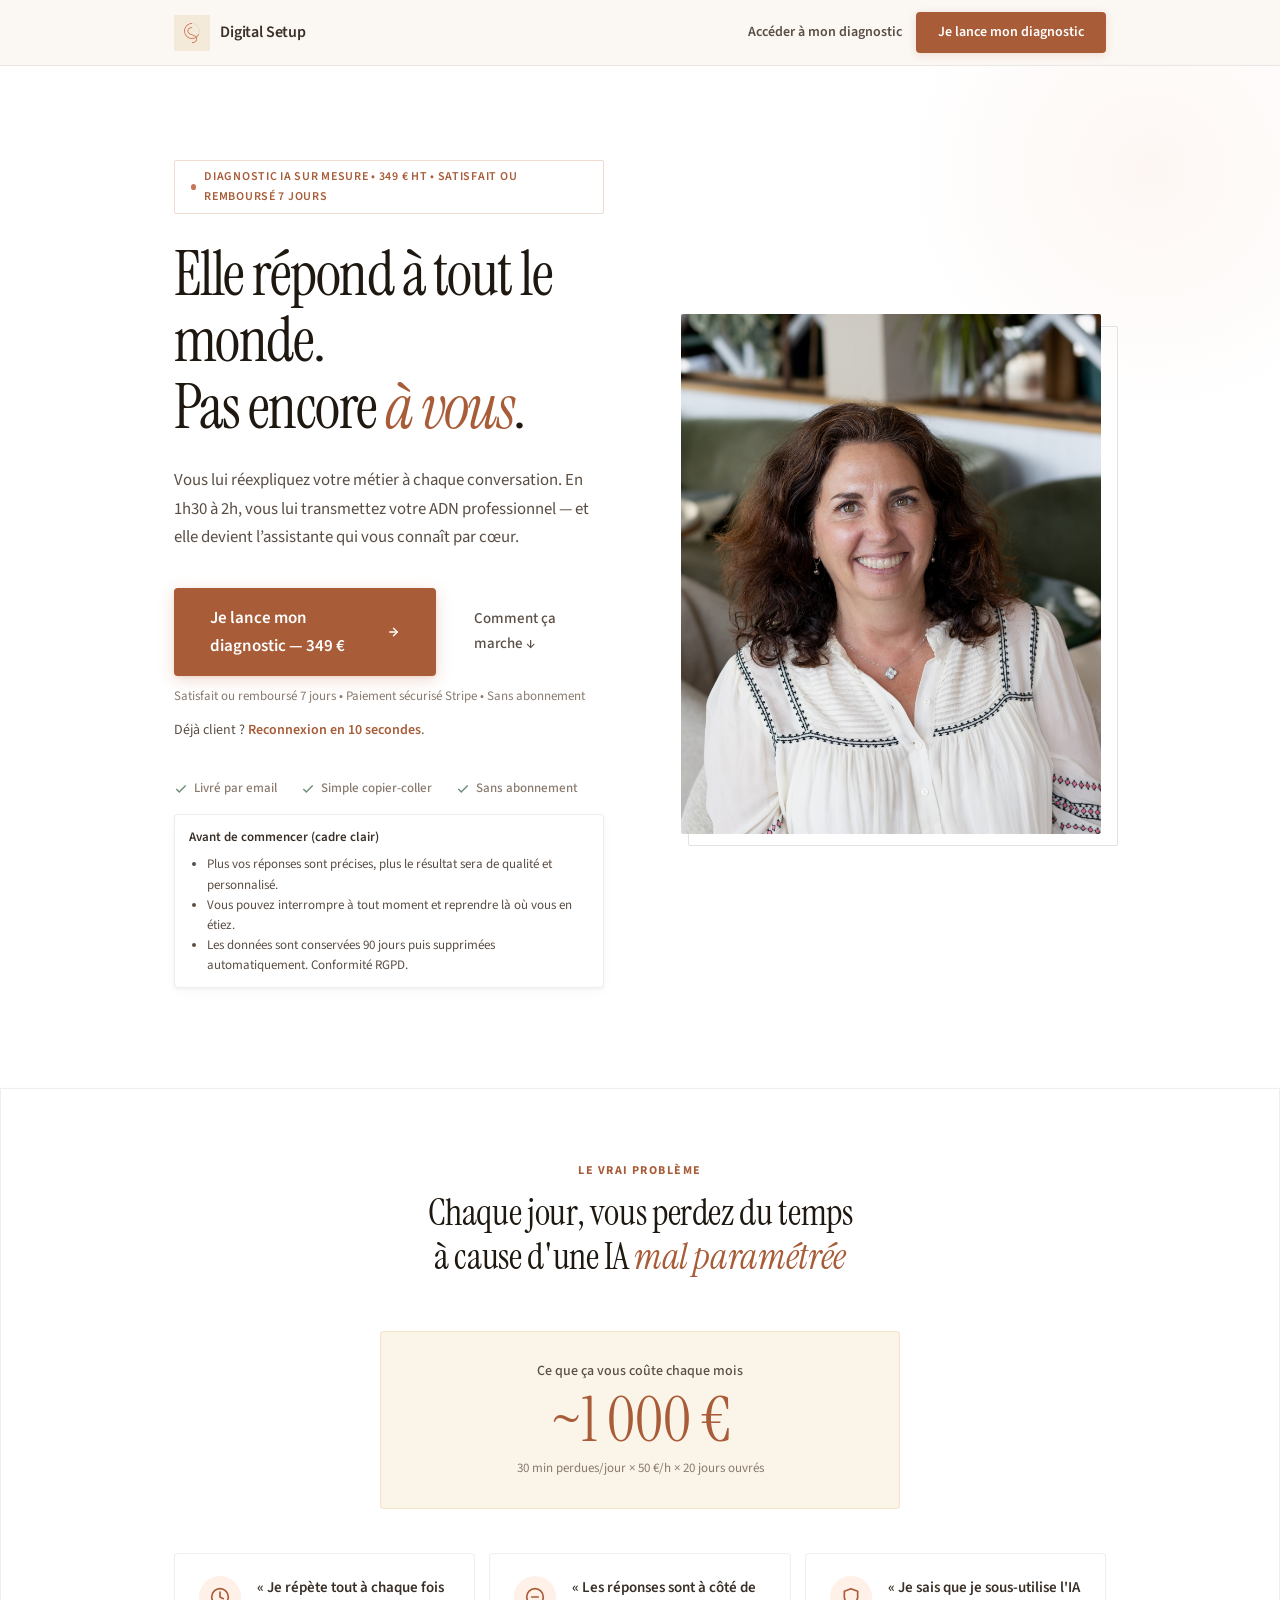
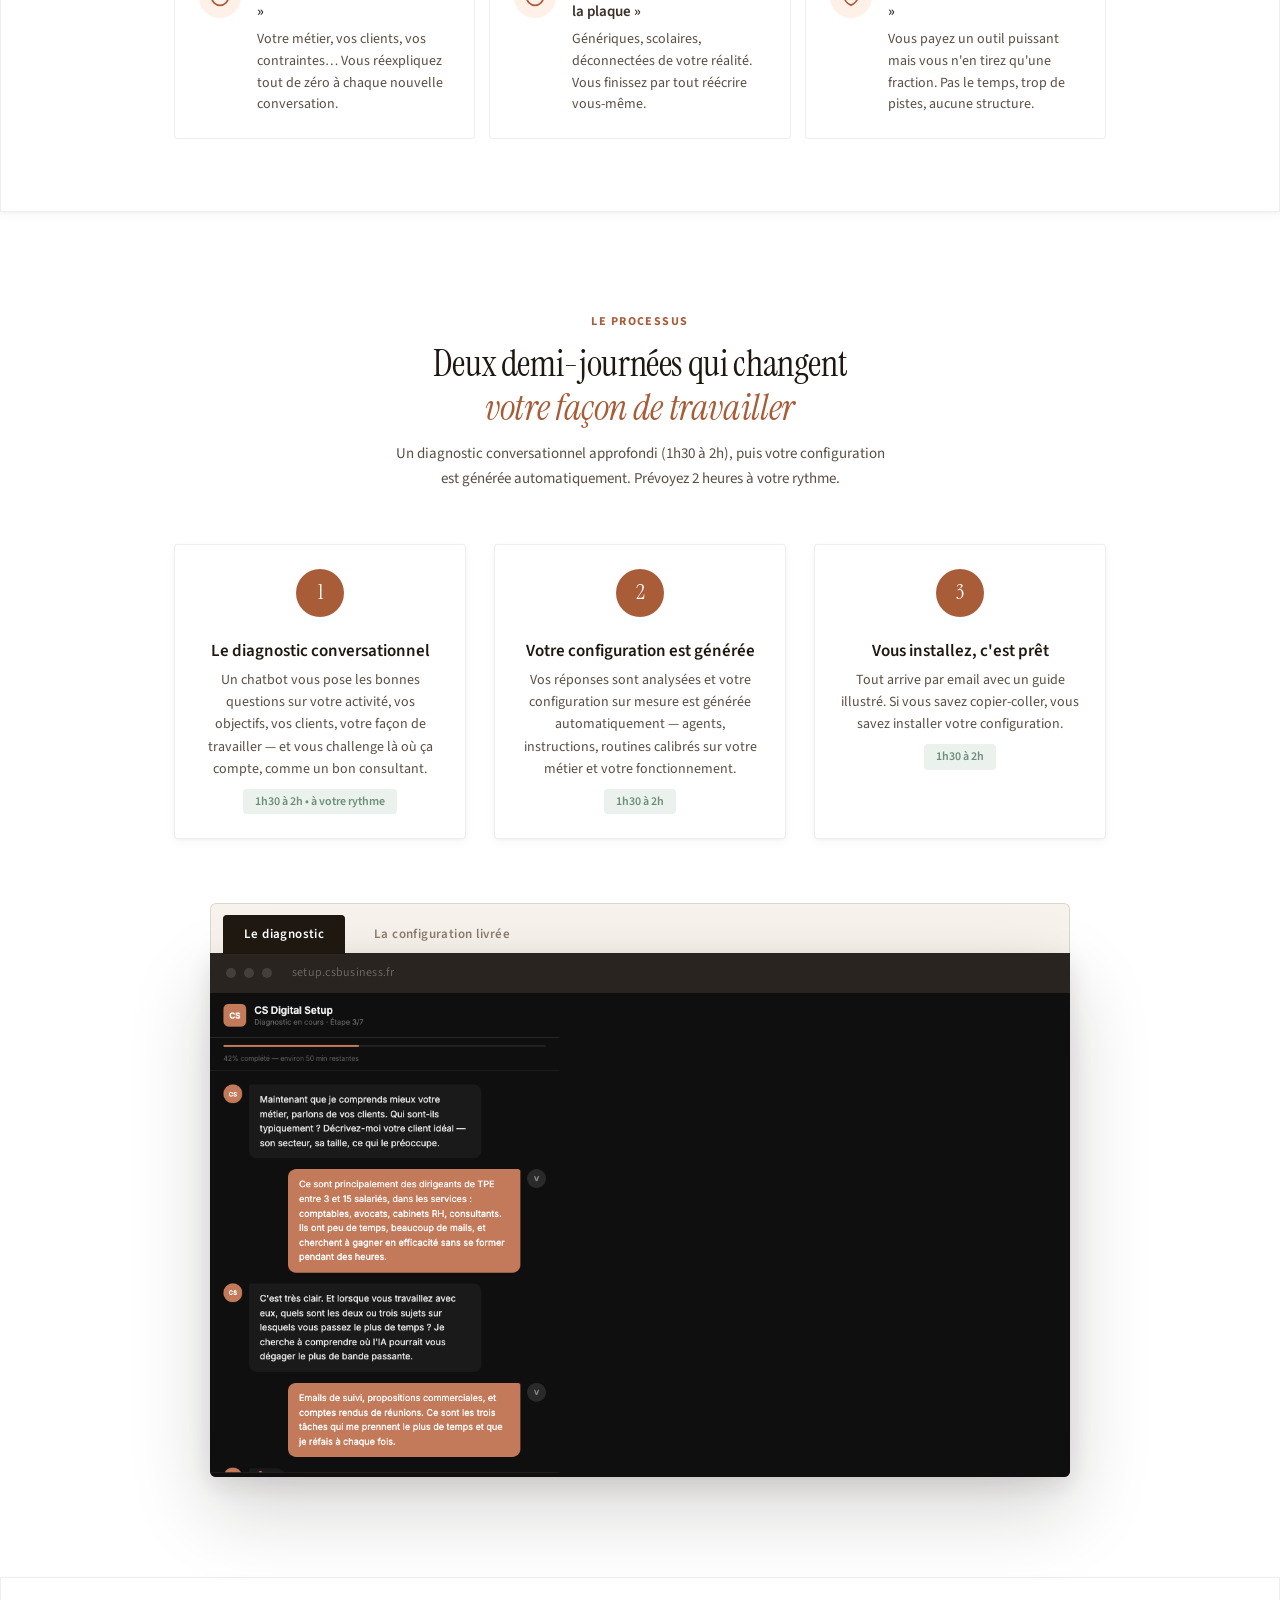
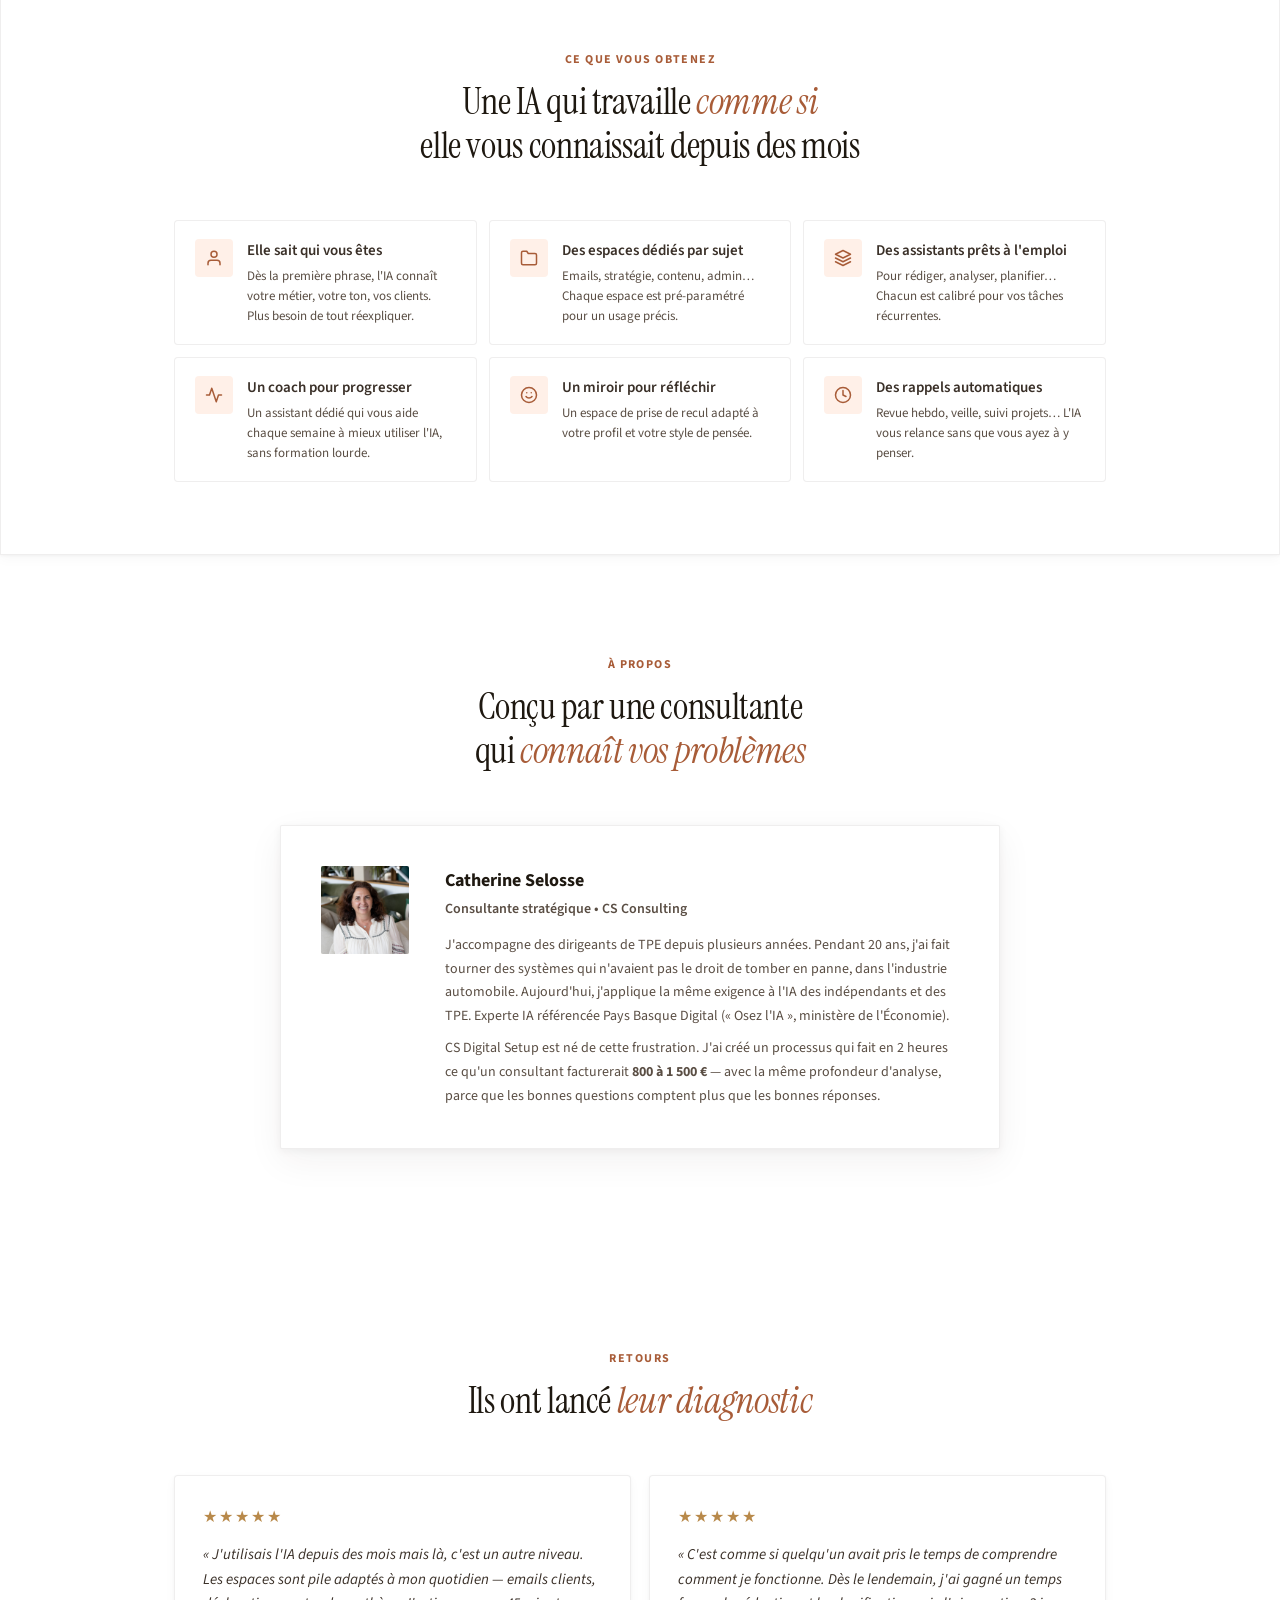
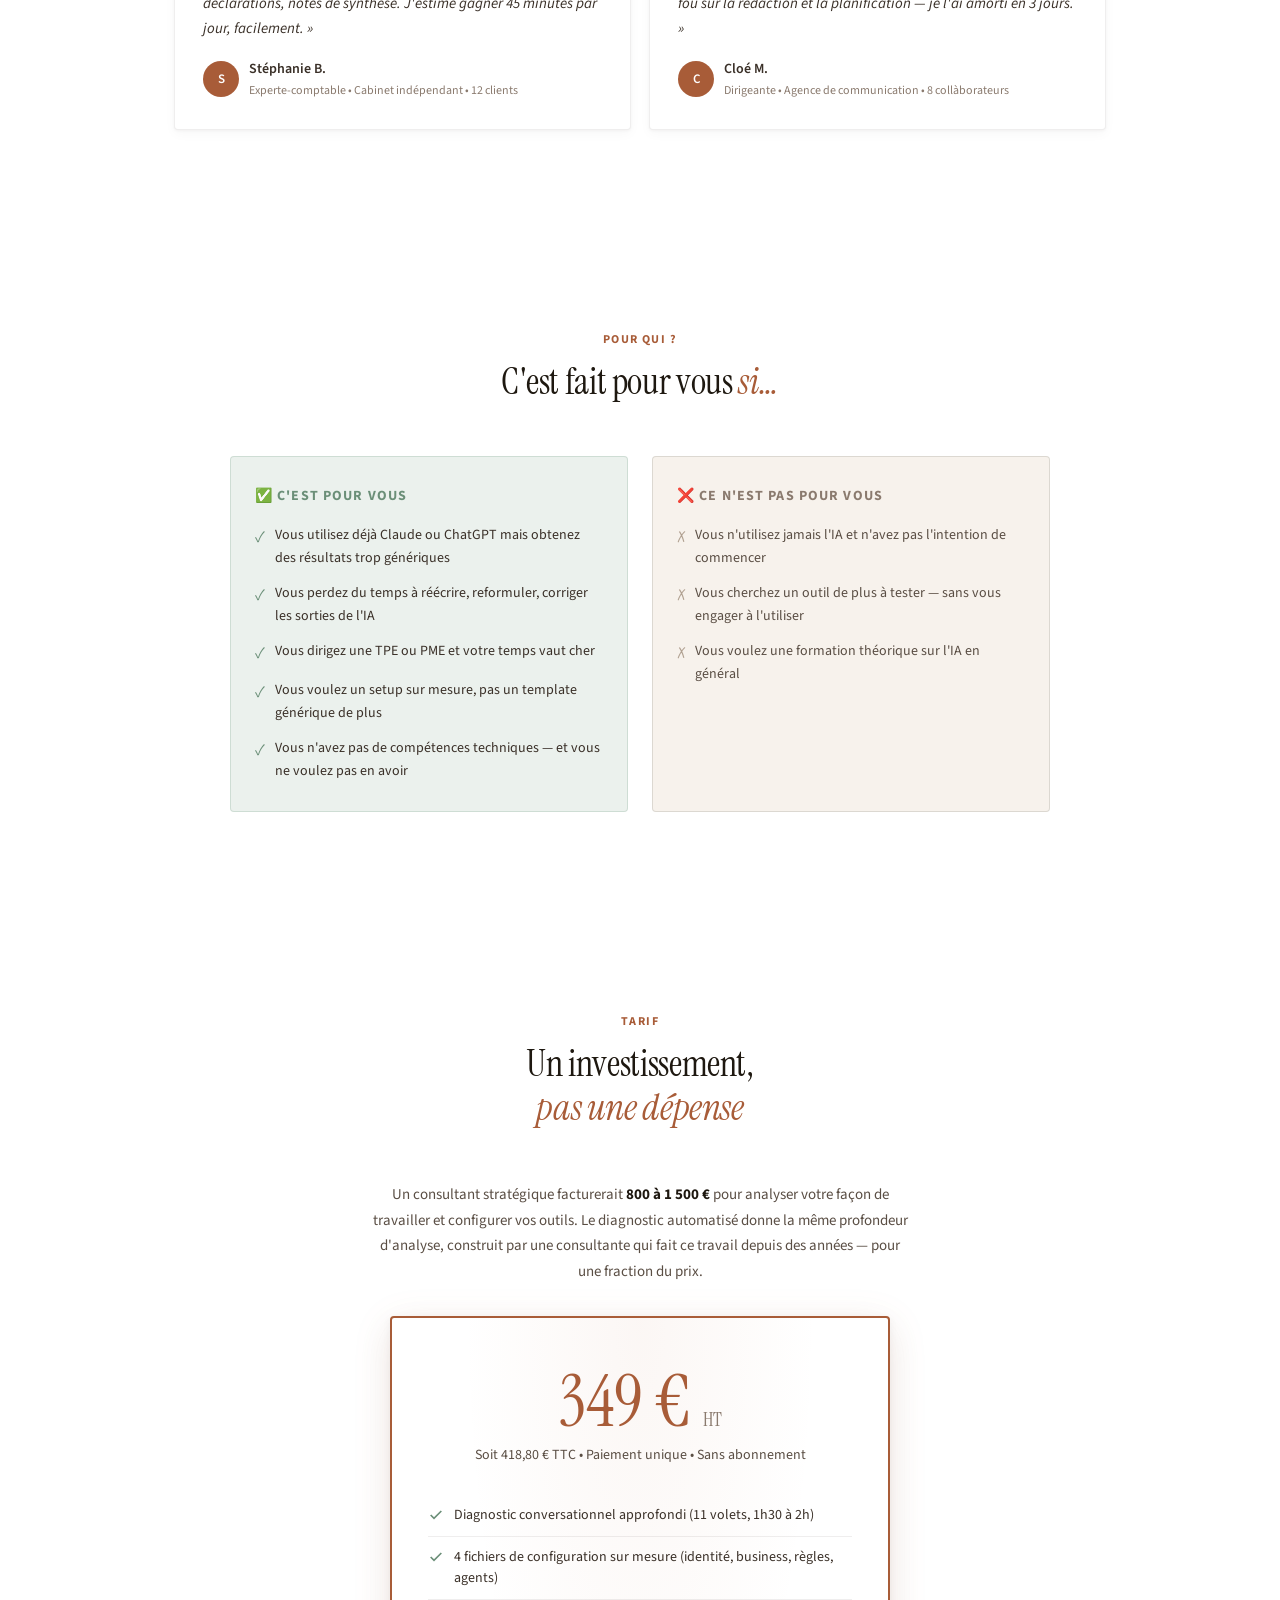
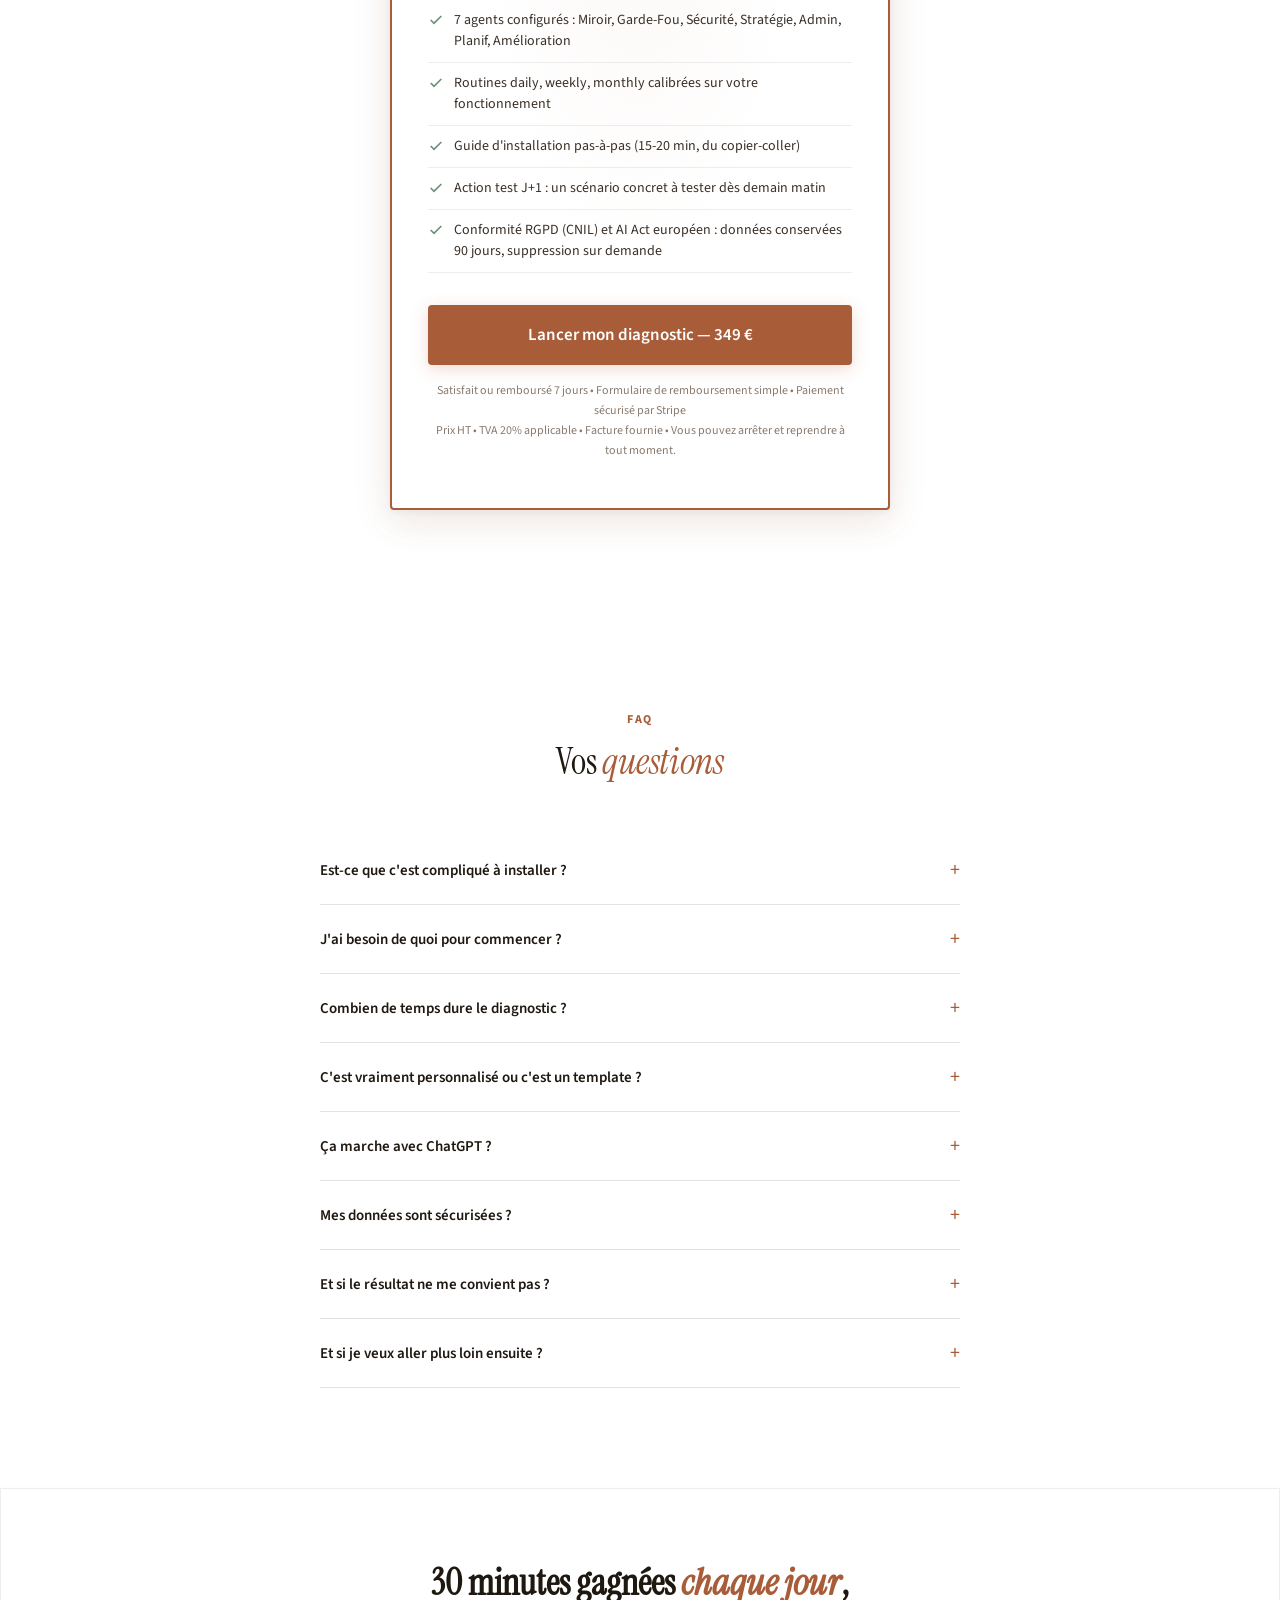
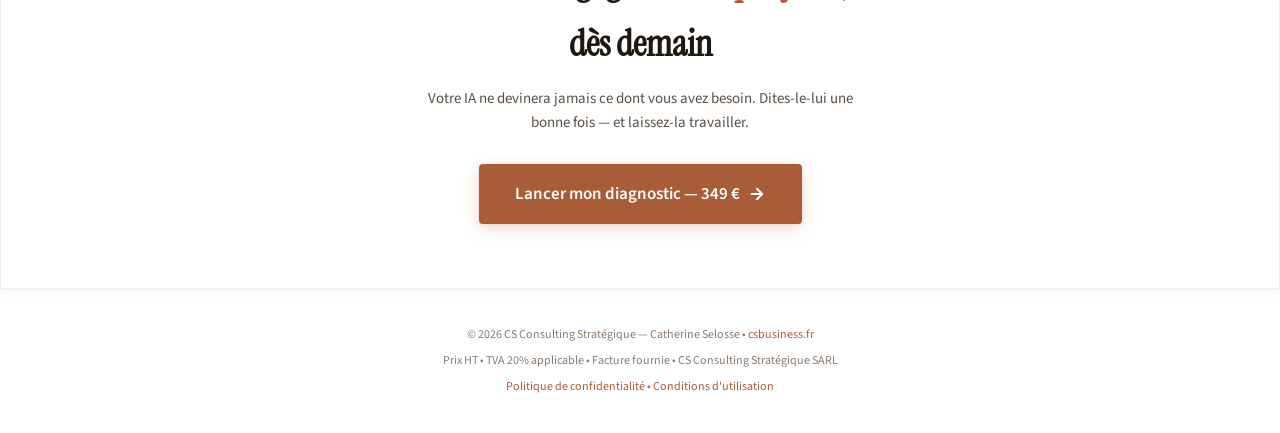
==== commit 435a9256: "feat(lp): TASK-LP-01 - portage refonte DA luxe + copy + conformité + durée - index.html : DA blanc &" ====
--- a/index.html
+++ b/index.html
@@ -3,7 +3,7 @@
 <head>
   <meta charset="UTF-8">
   <meta name="viewport" content="width=device-width, initial-scale=1.0">
-  <meta name="theme-color" content="#FBF7F2">
+  <meta name="theme-color" content="#FFFFFF">
   <title>CS Digital Setup — Votre IA configurée pour votre métier, une bonne fois pour toutes</title>
   <meta name="description" content="Un diagnostic conversationnel (1h30 à 2h) génère votre configuration IA sur mesure. Fini les réponses génériques — votre assistant comprend votre métier dès la première phrase. 349 € HT, satisfait ou remboursé 7 jours.">
   <meta property="og:title" content="CS Digital Setup — Votre IA configurée pour votre métier, une bonne fois pour toutes">
@@ -23,30 +23,30 @@
   <script defer src="https://cloud.umami.is/script.js" data-website-id="2b859da1-a437-4bf0-9620-3a427b439292"></script>
   <style>
     :root {
-      /* ---- Palette solaire / Catherine ---- */
-      --cream:        #FBF7F2;
-      --cream-deep:   #F3EDE4;
+      /* ---- Palette blanc & terre / Catherine ---- */
+      --cream:        #FFFFFF;
+      --cream-deep:   #F7F2EC;
       --sand:         #EDE5D8;
-      --terracotta:   #C2714A;
-      --terracotta-h: #D4835C;
+      --terracotta:   #A85C38;
+      --terracotta-h: #C06A44;
       --terracotta-bg:#FFF0E8;
-      --coral:        #E8926B;
-      --sage:         #7A9E87;
-      --sage-light:   #E8F0EB;
-      --ochre:        #D4A24E;
-      --ochre-light:  #FFF6E5;
-      --ink:          #2C2420;
-      --ink-soft:     #4A3F38;
-      --text-body:    #5C524A;
-      --text-light:   #8A7F76;
-      --text-faint:   #B0A69C;
-      --border:       rgba(44, 36, 32, 0.08);
-      --border-med:   rgba(44, 36, 32, 0.12);
+      --coral:        #C47A5A;
+      --sage:         #6B8F78;
+      --sage-light:   #EBF1ED;
+      --ochre:        #B8894A;
+      --ochre-light:  #FBF4E8;
+      --ink:          #1E1810;
+      --ink-soft:     #3A3028;
+      --text-body:    #5A4E44;
+      --text-light:   #8A7A6E;
+      --text-faint:   #B0A090;
+      --border:       rgba(30, 24, 16, 0.07);
+      --border-med:   rgba(30, 24, 16, 0.12);
       --white:        #FFFFFF;
-      --radius-md:    10px;
-      --radius-lg:    14px;
-      --radius-xl:    22px;
-      --radius-full:  999px;
+      --radius-md:    4px;
+      --radius-lg:    4px;
+      --radius-xl:    4px;
+      --radius-full:  4px;
       --shadow-sm:    0 1px 3px rgba(44,36,32,0.04), 0 4px 12px rgba(44,36,32,0.03);
       --shadow-md:    0 2px 8px rgba(44,36,32,0.05), 0 12px 36px rgba(44,36,32,0.06);
       --shadow-lg:    0 4px 12px rgba(44,36,32,0.06), 0 24px 60px rgba(44,36,32,0.08);
@@ -131,16 +131,9 @@
       color: var(--ink);
     }
     .nav-logo {
-      width: 38px; height: 38px;
-      background: var(--terracotta);
-      border-radius: var(--radius-md);
-      display: flex;
-      align-items: center;
-      justify-content: center;
-      font-weight: 700;
-      font-size: 14px;
-      color: white;
-      letter-spacing: 0.5px;
+      height: 36px;
+      width: auto;
+      display: block;
     }
     .nav-name {
       font-weight: 600;
@@ -167,64 +160,88 @@
 
     /* ---- Hero ---- */
     .hero {
-      padding: 140px 0 80px;
-      text-align: center;
+      padding: 120px 0 80px;
       position: relative;
       overflow: hidden;
     }
-    /* Organic blob behind hero */
     .hero::before {
       content: '';
       position: absolute;
-      top: -120px;
-      right: -180px;
-      width: 600px;
-      height: 600px;
-      background: radial-gradient(ellipse, rgba(232, 146, 107, 0.12) 0%, rgba(232, 146, 107, 0) 70%);
+      top: -80px;
+      right: -120px;
+      width: 500px;
+      height: 500px;
+      background: radial-gradient(ellipse, rgba(232, 146, 107, 0.08) 0%, rgba(232, 146, 107, 0) 70%);
       border-radius: 50%;
       pointer-events: none;
-      animation: float 8s ease-in-out infinite;
-    }
-    .hero::after {
+    }
+
+    .hero-inner {
+      display: grid;
+      grid-template-columns: 1fr;
+      gap: 48px;
+      align-items: center;
+    }
+
+    .hero-text {
+      position: relative;
+    }
+
+    .hero-image {
+      display: none;
+      position: relative;
+    }
+    .hero-image img {
+      width: 100%;
+      max-width: 420px;
+      height: 520px;
+      object-fit: cover;
+      object-position: center top;
+      border-radius: 2px;
+      display: block;
+      margin: 0 auto;
+      filter: brightness(0.97) contrast(1.02);
+    }
+    .hero-image::after {
       content: '';
       position: absolute;
-      bottom: -80px;
-      left: -160px;
-      width: 500px;
-      height: 500px;
-      background: radial-gradient(ellipse, rgba(122, 158, 135, 0.1) 0%, rgba(122, 158, 135, 0) 70%);
-      border-radius: 50%;
+      inset: 12px -12px -12px 12px;
+      border: 1px solid var(--border-med);
+      border-radius: 2px;
       pointer-events: none;
-      animation: float 10s ease-in-out infinite 2s;
+      z-index: -1;
     }
 
     .hero-eyebrow {
       display: inline-flex;
       align-items: center;
       gap: 8px;
-      background: var(--terracotta-bg);
+      background: transparent;
       color: var(--terracotta);
-      padding: 7px 18px;
-      border-radius: var(--radius-full);
-      font-size: 13px;
-      font-weight: 600;
+      border: 1px solid rgba(194, 113, 74, 0.25);
+      padding: 6px 16px;
+      border-radius: 2px;
+      font-size: 12px;
+      font-weight: 600;
+      letter-spacing: 0.06em;
+      text-transform: uppercase;
       margin-bottom: 28px;
       animation: fadeUp 0.7s ease both;
     }
     .hero-eyebrow .dot {
-      width: 7px; height: 7px;
+      width: 6px; height: 6px;
       background: var(--coral);
       border-radius: 50%;
     }
 
     .hero h1 {
       font-family: var(--font-display);
-      font-size: clamp(2.2rem, 6vw, 3.6rem);
+      font-size: clamp(2.4rem, 5.5vw, 3.8rem);
       font-weight: 400;
-      line-height: 1.15;
-      margin-bottom: 20px;
+      line-height: 1.1;
+      margin-bottom: 24px;
       color: var(--ink);
-      letter-spacing: -0.02em;
+      letter-spacing: -0.025em;
       animation: fadeUp 0.7s ease both 0.1s;
       position: relative;
     }
@@ -234,11 +251,11 @@
     }
 
     .hero-sub {
-      font-size: clamp(1rem, 2.5vw, 1.15rem);
+      font-size: 1.05rem;
       color: var(--text-body);
-      max-width: 540px;
-      margin: 0 auto 36px;
-      line-height: 1.65;
+      max-width: 480px;
+      margin-bottom: 36px;
+      line-height: 1.7;
       animation: fadeUp 0.7s ease both 0.2s;
       position: relative;
     }
@@ -246,7 +263,7 @@
     .hero-ctas {
       display: flex;
       flex-direction: column;
-      align-items: center;
+      align-items: flex-start;
       gap: 14px;
       animation: fadeUp 0.7s ease both 0.3s;
       position: relative;
@@ -288,7 +305,7 @@
     .hero-proof {
       display: flex;
       align-items: center;
-      justify-content: center;
+      justify-content: flex-start;
       gap: 24px;
       margin-top: 36px;
       animation: fadeUp 0.7s ease both 0.4s;
@@ -374,6 +391,121 @@
       font-size: 15px;
     }
 
+    /* ---- Product showcase ---- */
+    .product-showcase {
+      max-width: 860px;
+      margin-left: auto;
+      margin-right: auto;
+    }
+    .product-tabs {
+      display: flex;
+      gap: 8px;
+      margin-bottom: 0;
+      background: var(--cream-deep);
+      border: 1px solid var(--border-med);
+      border-bottom: none;
+      border-radius: 6px 6px 0 0;
+      padding: 10px 12px 0;
+    }
+    .product-tab {
+      background: transparent;
+      border: 1px solid transparent;
+      border-bottom: none;
+      border-radius: 4px 4px 0 0;
+      padding: 9px 20px 11px;
+      font-family: var(--font-body);
+      font-size: 13px;
+      font-weight: 600;
+      letter-spacing: 0.03em;
+      color: var(--text-light);
+      cursor: pointer;
+      transition: all 0.2s;
+      position: relative;
+      bottom: -1px;
+    }
+    .product-tab.active {
+      background: var(--ink);
+      color: white;
+      border-color: var(--ink);
+    }
+    .product-tab:not(.active):hover {
+      color: var(--ink);
+      background: rgba(30,24,16,0.06);
+    }
+    .product-frame {
+      background: var(--ink);
+      border-radius: 0 0 6px 6px;
+      overflow: hidden;
+      box-shadow: 0 32px 80px rgba(30, 24, 16, 0.18), 0 8px 24px rgba(30, 24, 16, 0.1);
+    }
+    .product-frame-bar {
+      background: #2A2420;
+      padding: 10px 16px;
+      display: flex;
+      align-items: center;
+      gap: 8px;
+    }
+    .frame-dot {
+      width: 10px; height: 10px;
+      border-radius: 50%;
+      background: rgba(255,255,255,0.12);
+      flex-shrink: 0;
+    }
+    .frame-url {
+      margin-left: 12px;
+      font-size: 12px;
+      color: rgba(255,255,255,0.3);
+      letter-spacing: 0.02em;
+      font-family: var(--font-body);
+    }
+    .product-screen {
+      display: none;
+    }
+    .product-screen.active {
+      display: block;
+    }
+    .product-screen img {
+      width: 100%;
+      display: block;
+      height: auto;
+    }
+    .product-screen.preview {
+      position: relative;
+    }
+    .product-screen.preview img {
+      max-height: 440px;
+      object-fit: cover;
+      object-position: top;
+    }
+    .product-screen.preview::after {
+      content: '';
+      position: absolute;
+      bottom: 0; left: 0; right: 0;
+      height: 160px;
+      background: linear-gradient(to bottom, transparent, var(--ink));
+      pointer-events: none;
+    }
+    .product-preview-label {
+      background: var(--ink);
+      padding: 16px 24px 20px;
+      display: flex;
+      align-items: center;
+      justify-content: space-between;
+      gap: 16px;
+    }
+    .product-preview-label span {
+      font-size: 13px;
+      color: rgba(255,255,255,0.45);
+      letter-spacing: 0.03em;
+    }
+    .product-preview-label strong {
+      font-size: 13px;
+      color: rgba(255,255,255,0.75);
+      font-weight: 600;
+      letter-spacing: 0.02em;
+      white-space: nowrap;
+    }
+
     /* ---- Cost / Problem ---- */
     .cost-section {
       background: var(--white);
@@ -557,28 +689,30 @@
     /* ---- Credibility ---- */
     .cred-section { position: relative; }
     .cred-card {
-      max-width: 680px;
+      max-width: 720px;
       margin: 0 auto;
       display: flex;
-      gap: 28px;
+      gap: 36px;
       align-items: flex-start;
-      padding: 36px;
+      padding: 40px;
       background: var(--white);
       border: 1px solid var(--border);
-      border-radius: var(--radius-xl);
+      border-radius: 2px;
       box-shadow: var(--shadow-md);
     }
     .cred-avatar {
-      width: 68px; height: 68px;
-      background: linear-gradient(135deg, var(--terracotta), var(--coral));
-      border-radius: 50%;
-      display: flex;
-      align-items: center;
-      justify-content: center;
-      font-family: var(--font-display);
-      font-size: 26px;
-      color: white;
+      width: 88px; height: 88px;
+      border-radius: 2px;
+      overflow: hidden;
       flex-shrink: 0;
+      background: var(--sand);
+    }
+    .cred-avatar img {
+      width: 100%;
+      height: 100%;
+      object-fit: cover;
+      object-position: center top;
+      display: block;
     }
     .cred-body h3 {
       font-size: 18px;
@@ -838,13 +972,15 @@
       .pain-grid { grid-template-columns: 1fr 1fr; }
       .results-grid { grid-template-columns: 1fr 1fr; }
       .testi-grid { grid-template-columns: 1fr 1fr; }
-      .hero-ctas { flex-direction: row; justify-content: center; }
+      .hero-ctas { flex-direction: row; align-items: center; }
       .cost-section, .results-section, .final-cta { margin: 0; border-radius: 0; }
     }
 
     @media (min-width: 900px) {
       section { padding: 100px 0; }
       .hero { padding: 160px 0 100px; }
+      .hero-inner { grid-template-columns: 1fr 1fr; gap: 72px; }
+      .hero-image { display: block; }
       .pain-grid { grid-template-columns: repeat(3, 1fr); }
       .steps-wrap { grid-template-columns: repeat(3, 1fr); }
       .step { flex-direction: column; text-align: center; align-items: center; }
@@ -853,7 +989,7 @@
 
     @media (max-width: 639px) {
       .hero-proof { flex-direction: column; gap: 8px; }
-      .cred-card { flex-direction: column; align-items: center; text-align: center; padding: 28px 24px; }
+      .cred-card { flex-direction: column; align-items: flex-start; padding: 28px 24px; }
       .cost-section, .results-section, .final-cta { margin: 0 8px; }
       .nav-login { font-size: 13px; }
       .nav-cta { padding: 8px 16px; font-size: 13px; }
@@ -867,7 +1003,7 @@
   <nav class="nav">
     <div class="container">
       <a href="#" class="nav-brand">
-        <div class="nav-logo">CS</div>
+        <img src="assets/logo-cs.png" alt="CS Consulting Strat&eacute;gique" class="nav-logo">
         <div class="nav-name">Digital Setup</div>
       </a>
       <div class="nav-actions">
@@ -880,47 +1016,53 @@
   <!-- Hero -->
   <section class="hero">
     <div class="container">
-      <div class="hero-eyebrow">
-        <span class="dot"></span>
-        Diagnostic IA sur mesure &bull; 349 &euro; HT &bull; Satisfait ou rembours&eacute; 7 jours
-      </div>
-      <h1>Votre IA produit du tiède<br>parce qu'elle <em>ne sait pas qui vous êtes</em></h1>
-      <p class="hero-sub">
-        Vous lui r&eacute;expliquez votre m&eacute;tier &agrave; chaque conversation. Elle vous sort des r&eacute;ponses g&eacute;n&eacute;riques que n'importe qui aurait pu &eacute;crire.
-        En 1h30 &agrave; 2h, vous lui transmettez votre ADN professionnel &mdash; et elle devient enfin l'assistante qui vous conna&icirc;t par c&oelig;ur.
-      </p>
-      <div class="hero-ctas">
-        <a href="#" id="buy-btn" class="btn-main">
-          <span>Je lance mon diagnostic &mdash; 349 &euro;</span>
-          <svg width="18" height="18" viewBox="0 0 24 24" fill="none" stroke="currentColor" stroke-width="2.5" stroke-linecap="round" stroke-linejoin="round"><line x1="5" y1="12" x2="19" y2="12"/><polyline points="12 5 19 12 12 19"/></svg>
-        </a>
-        <a href="#how" class="btn-ghost">Comment &ccedil;a marche &darr;</a>
-      </div>
-      <p style="margin-top:10px; font-size:13px; color:var(--text-light);">Satisfait ou rembours&eacute; 7 jours &bull; Paiement s&eacute;curis&eacute; Stripe &bull; Sans abonnement</p>
-      <p class="hero-reconnect">D&eacute;j&agrave; client ? <a href="auth/login.html">Reconnexion en 10 secondes</a>.</p>
-      <div class="hero-policy">
-        <p>Avant de commencer (cadre clair)</p>
-        <ul>
-          <li>Plus vos r&eacute;ponses sont pr&eacute;cises, plus le diagnostic peut &ecirc;tre long, mais plus le r&eacute;sultat sera qualitatif et personnalis&eacute;.</li>
-          <li>Vous pouvez interrompre &agrave; tout moment et reprendre l&agrave; o&ugrave; vous en &eacute;tiez.</li>
-          <li>Les donn&eacute;es sont conserv&eacute;es 90 jours &agrave; partir de la g&eacute;n&eacute;ration de votre configuration, puis supprim&eacute;es automatiquement.</li>
-          <li>Si vous souhaitez r&eacute;cup&eacute;rer un &eacute;l&eacute;ment avant suppression, contactez Catherine avant l&rsquo;&eacute;ch&eacute;ance.</li>
-          <li>Conformit&eacute; RGPD : minimisation des donn&eacute;es, usage limit&eacute; au diagnostic et &agrave; la livraison.</li>
-        </ul>
-      </div>
-      <div class="hero-proof">
-        <span class="hero-proof-item">
-          <svg width="14" height="14" viewBox="0 0 24 24" fill="none" stroke="var(--sage)" stroke-width="2.5"><polyline points="20 6 9 17 4 12"/></svg>
-          Livr&eacute; par email
-        </span>
-        <span class="hero-proof-item">
-          <svg width="14" height="14" viewBox="0 0 24 24" fill="none" stroke="var(--sage)" stroke-width="2.5"><polyline points="20 6 9 17 4 12"/></svg>
-          Simple copier-coller
-        </span>
-        <span class="hero-proof-item">
-          <svg width="14" height="14" viewBox="0 0 24 24" fill="none" stroke="var(--sage)" stroke-width="2.5"><polyline points="20 6 9 17 4 12"/></svg>
-          Sans abonnement
-        </span>
+      <div class="hero-inner">
+        <div class="hero-text">
+          <div class="hero-eyebrow">
+            <span class="dot"></span>
+            Diagnostic IA sur mesure &bull; 349 &euro; HT &bull; Satisfait ou rembours&eacute; 7 jours
+          </div>
+          <h1>Elle r&eacute;pond &agrave; tout le monde.<br>Pas encore <em>&agrave; vous</em>.</h1>
+          <p class="hero-sub">
+            Vous lui r&eacute;expliquez votre m&eacute;tier &agrave; chaque conversation.
+            En 1h30 &agrave; 2h, vous lui transmettez votre ADN professionnel &mdash;
+            et elle devient l&rsquo;assistante qui vous conna&icirc;t par c&oelig;ur.
+          </p>
+          <div class="hero-ctas">
+            <a href="#" id="buy-btn" class="btn-main">
+              <span>Je lance mon diagnostic &mdash; 349 &euro;</span>
+              <svg width="18" height="18" viewBox="0 0 24 24" fill="none" stroke="currentColor" stroke-width="2.5" stroke-linecap="round" stroke-linejoin="round"><line x1="5" y1="12" x2="19" y2="12"/><polyline points="12 5 19 12 12 19"/></svg>
+            </a>
+            <a href="#how" class="btn-ghost">Comment &ccedil;a marche &darr;</a>
+          </div>
+          <p style="margin-top:10px; font-size:13px; color:var(--text-light);">Satisfait ou rembours&eacute; 7 jours &bull; Paiement s&eacute;curis&eacute; Stripe &bull; Sans abonnement</p>
+          <p class="hero-reconnect">D&eacute;j&agrave; client ? <a href="auth/login.html">Reconnexion en 10 secondes</a>.</p>
+          <div class="hero-proof">
+            <span class="hero-proof-item">
+              <svg width="14" height="14" viewBox="0 0 24 24" fill="none" stroke="var(--sage)" stroke-width="2.5"><polyline points="20 6 9 17 4 12"/></svg>
+              Livr&eacute; par email
+            </span>
+            <span class="hero-proof-item">
+              <svg width="14" height="14" viewBox="0 0 24 24" fill="none" stroke="var(--sage)" stroke-width="2.5"><polyline points="20 6 9 17 4 12"/></svg>
+              Simple copier-coller
+            </span>
+            <span class="hero-proof-item">
+              <svg width="14" height="14" viewBox="0 0 24 24" fill="none" stroke="var(--sage)" stroke-width="2.5"><polyline points="20 6 9 17 4 12"/></svg>
+              Sans abonnement
+            </span>
+          </div>
+          <div class="hero-policy">
+            <p>Avant de commencer (cadre clair)</p>
+            <ul>
+              <li>Plus vos r&eacute;ponses sont pr&eacute;cises, plus le r&eacute;sultat sera de qualit&eacute; et personnalis&eacute;.</li>
+              <li>Vous pouvez interrompre &agrave; tout moment et reprendre l&agrave; o&ugrave; vous en &eacute;tiez.</li>
+              <li>Les donn&eacute;es sont conserv&eacute;es 90 jours puis supprim&eacute;es automatiquement. Conformit&eacute; RGPD.</li>
+            </ul>
+          </div>
+        </div>
+        <div class="hero-image">
+          <img src="assets/cath-hero.jpg" alt="Catherine Selosse, consultante strat&eacute;gique" loading="eager">
+        </div>
       </div>
     </div>
   </section>
@@ -977,31 +1119,57 @@
       <div class="section-head reveal">
         <div class="section-label">Le processus</div>
         <h2>Deux demi-journ&eacute;es qui changent<br><em>votre fa&ccedil;on de travailler</em></h2>
-        <p>Un &eacute;change guid&eacute; en profondeur (1h30 &agrave; 2h), puis Catherine configure pour vous (1h30 &agrave; 2h). Pr&eacute;voyez une journ&eacute;e, ou deux demi-journ&eacute;es selon votre rythme.</p>
+        <p>Un diagnostic conversationnel approfondi (1h30 &agrave; 2h), puis votre configuration est g&eacute;n&eacute;r&eacute;e automatiquement. Pr&eacute;voyez 2 heures &agrave; votre rythme.</p>
       </div>
       <div class="steps-wrap">
         <div class="step reveal">
           <div class="step-num">1</div>
           <div class="step-body">
-            <h3>Vous r&eacute;pondez, il &eacute;coute</h3>
-            <p>Un chatbot vous pose les bonnes questions sur votre activit&eacute;, vos clients, vos fa&ccedil;ons de travailler. Comme un bon consultant, il creuse l&agrave; o&ugrave; &ccedil;a compte.</p>
+            <h3>Le diagnostic conversationnel</h3>
+            <p>Un chatbot vous pose les bonnes questions sur votre activit&eacute;, vos objectifs, vos clients, votre fa&ccedil;on de travailler &mdash; et vous challenge l&agrave; o&ugrave; &ccedil;a compte, comme un bon consultant.</p>
             <span class="step-tag">1h30 &agrave; 2h &bull; &agrave; votre rythme</span>
           </div>
         </div>
         <div class="step reveal">
           <div class="step-num">2</div>
           <div class="step-body">
-            <h3>L'IA g&eacute;n&egrave;re votre configuration</h3>
-            <p>Vos r&eacute;ponses sont analys&eacute;es pour cr&eacute;er un param&eacute;trage complet, adapt&eacute; &agrave; votre m&eacute;tier, vos priorit&eacute;s et votre fa&ccedil;on de penser.</p>
-            <span class="step-tag">2 minutes</span>
+            <h3>Votre configuration est g&eacute;n&eacute;r&eacute;e</h3>
+            <p>Vos r&eacute;ponses sont analys&eacute;es et votre configuration sur mesure est g&eacute;n&eacute;r&eacute;e automatiquement &mdash; agents, instructions, routines calibr&eacute;s sur votre m&eacute;tier et votre fonctionnement.</p>
+            <span class="step-tag">1h30 &agrave; 2h</span>
           </div>
         </div>
         <div class="step reveal">
           <div class="step-num">3</div>
           <div class="step-body">
-            <h3>Vous copiez-collez, c'est pr&ecirc;t</h3>
-            <p>Tout arrive par email avec un guide pas-&agrave;-pas. Si vous savez copier-coller, vous savez installer votre configuration.</p>
-            <span class="step-tag">15 &agrave; 20 min</span>
+            <h3>Vous installez, c'est pr&ecirc;t</h3>
+            <p>Tout arrive par email avec un guide illustr&eacute;. Si vous savez copier-coller, vous savez installer votre configuration.</p>
+            <span class="step-tag">1h30 &agrave; 2h</span>
+          </div>
+        </div>
+      </div>
+
+      <!-- Aperçu produit -->
+      <div class="product-showcase reveal" style="margin-top:64px;">
+        <div class="product-tabs">
+          <button class="product-tab active" data-target="screen-chat">Le diagnostic</button>
+          <button class="product-tab" data-target="screen-result">La configuration livr&eacute;e</button>
+        </div>
+        <div class="product-frame">
+          <div class="product-frame-bar">
+            <span class="frame-dot"></span>
+            <span class="frame-dot"></span>
+            <span class="frame-dot"></span>
+            <span class="frame-url">setup.csbusiness.fr</span>
+          </div>
+          <div class="product-screen active" id="screen-chat">
+            <img src="assets/mockup-chat.png" alt="Interface du diagnostic conversationnel">
+          </div>
+          <div class="product-screen preview" id="screen-result">
+            <img src="assets/mockup-result.png" alt="Configuration IA livr&eacute;e">
+          </div>
+          <div class="product-preview-label" id="result-label" style="display:none;">
+            <span>Extrait &mdash; page&nbsp;1</span>
+            <strong>Livraison compl&egrave;te : 5 pages personnalis&eacute;es</strong>
           </div>
         </div>
       </div>
@@ -1082,12 +1250,14 @@
         <h2>Con&ccedil;u par une consultante<br>qui <em>conna&icirc;t vos probl&egrave;mes</em></h2>
       </div>
       <div class="cred-card reveal">
-        <div class="cred-avatar">CS</div>
+        <div class="cred-avatar">
+          <img src="assets/cath-hero.jpg" alt="Catherine Selosse">
+        </div>
         <div class="cred-body">
           <h3>Catherine Selosse</h3>
           <p class="cred-role">Consultante strat&eacute;gique &bull; CS Consulting</p>
-          <p>J'accompagne des dirigeants de TPE depuis plusieurs ann&eacute;es. Je vois chaque jour le m&ecirc;me probl&egrave;me : vous savez que l'IA peut vous aider, mais vous n'avez ni le temps ni la m&eacute;thode pour la configurer correctement.</p>
-          <p>CS Digital Setup est n&eacute; de cette frustration. J'ai cr&eacute;&eacute; un processus qui fait en une journ&eacute;e ce qu'un consultant facturerait <strong>800 &agrave; 1&nbsp;500 &euro;</strong> &mdash; avec la m&ecirc;me profondeur d'analyse, parce que les bonnes questions comptent plus que les bonnes r&eacute;ponses.</p>
+          <p>J'accompagne des dirigeants de TPE depuis plusieurs ann&eacute;es. Pendant 20 ans, j'ai fait tourner des syst&egrave;mes qui n'avaient pas le droit de tomber en panne, dans l'industrie automobile. Aujourd'hui, j'applique la m&ecirc;me exigence &agrave; l'IA des ind&eacute;pendants et des TPE. Experte IA r&eacute;f&eacute;renc&eacute;e Pays Basque Digital (&laquo; Osez l'IA &raquo;, minist&egrave;re de l'&Eacute;conomie).</p>
+          <p>CS Digital Setup est n&eacute; de cette frustration. J'ai cr&eacute;&eacute; un processus qui fait en 2 heures ce qu'un consultant facturerait <strong>800 &agrave; 1&nbsp;500 &euro;</strong> &mdash; avec la m&ecirc;me profondeur d'analyse, parce que les bonnes questions comptent plus que les bonnes r&eacute;ponses.</p>
         </div>
       </div>
     </div>
@@ -1171,17 +1341,17 @@
         <div class="pricing-amount">349 &euro; <span style="font-size:1.2rem; color:var(--text-light);">HT</span></div>
         <p class="pricing-once">Soit 418,80 &euro; TTC &bull; Paiement unique &bull; Sans abonnement</p>
         <ul class="pricing-features">
-          <li><svg width="16" height="16" viewBox="0 0 24 24" fill="none" stroke="var(--sage)" stroke-width="2.5"><polyline points="20 6 9 17 4 12"/></svg> Diagnostic conversationnel approfondi (1h30 &agrave; 2h)</li>
-          <li><svg width="16" height="16" viewBox="0 0 24 24" fill="none" stroke="var(--sage)" stroke-width="2.5"><polyline points="20 6 9 17 4 12"/></svg> L'IA vous reconna&icirc;t d&egrave;s la premi&egrave;re phrase</li>
-          <li><svg width="16" height="16" viewBox="0 0 24 24" fill="none" stroke="var(--sage)" stroke-width="2.5"><polyline points="20 6 9 17 4 12"/></svg> 3 &agrave; 5 espaces d&eacute;di&eacute;s pour vos t&acirc;ches cl&eacute;s</li>
-          <li><svg width="16" height="16" viewBox="0 0 24 24" fill="none" stroke="var(--sage)" stroke-width="2.5"><polyline points="20 6 9 17 4 12"/></svg> Assistants pr&ecirc;ts &agrave; l'emploi pour votre m&eacute;tier</li>
-          <li><svg width="16" height="16" viewBox="0 0 24 24" fill="none" stroke="var(--sage)" stroke-width="2.5"><polyline points="20 6 9 17 4 12"/></svg> Coach IA + espace r&eacute;flexion int&eacute;gr&eacute;s</li>
-          <li><svg width="16" height="16" viewBox="0 0 24 24" fill="none" stroke="var(--sage)" stroke-width="2.5"><polyline points="20 6 9 17 4 12"/></svg> Rappels et routines automatis&eacute;s</li>
-          <li><svg width="16" height="16" viewBox="0 0 24 24" fill="none" stroke="var(--sage)" stroke-width="2.5"><polyline points="20 6 9 17 4 12"/></svg> Livraison par email + guide d'installation</li>
+          <li><svg width="16" height="16" viewBox="0 0 24 24" fill="none" stroke="var(--sage)" stroke-width="2.5"><polyline points="20 6 9 17 4 12"/></svg> Diagnostic conversationnel approfondi (11 volets, 1h30 &agrave; 2h)</li>
+          <li><svg width="16" height="16" viewBox="0 0 24 24" fill="none" stroke="var(--sage)" stroke-width="2.5"><polyline points="20 6 9 17 4 12"/></svg> 4 fichiers de configuration sur mesure (identit&eacute;, business, r&egrave;gles, agents)</li>
+          <li><svg width="16" height="16" viewBox="0 0 24 24" fill="none" stroke="var(--sage)" stroke-width="2.5"><polyline points="20 6 9 17 4 12"/></svg> 7 agents configur&eacute;s : Miroir, Garde-Fou, S&eacute;curit&eacute;, Strat&eacute;gie, Admin, Planif, Am&eacute;lioration</li>
+          <li><svg width="16" height="16" viewBox="0 0 24 24" fill="none" stroke="var(--sage)" stroke-width="2.5"><polyline points="20 6 9 17 4 12"/></svg> Routines daily, weekly, monthly calibr&eacute;es sur votre fonctionnement</li>
+          <li><svg width="16" height="16" viewBox="0 0 24 24" fill="none" stroke="var(--sage)" stroke-width="2.5"><polyline points="20 6 9 17 4 12"/></svg> Guide d'installation pas-&agrave;-pas (15-20 min, du copier-coller)</li>
+          <li><svg width="16" height="16" viewBox="0 0 24 24" fill="none" stroke="var(--sage)" stroke-width="2.5"><polyline points="20 6 9 17 4 12"/></svg> Action test J+1 : un sc&eacute;nario concret &agrave; tester d&egrave;s demain matin</li>
+          <li><svg width="16" height="16" viewBox="0 0 24 24" fill="none" stroke="var(--sage)" stroke-width="2.5"><polyline points="20 6 9 17 4 12"/></svg> Conformit&eacute; RGPD (CNIL) et AI Act europ&eacute;en : donn&eacute;es conserv&eacute;es 90 jours, suppression sur demande</li>
         </ul>
         <a href="#" id="buy-btn-2" class="pricing-cta">Lancer mon diagnostic &mdash; 349 &euro;</a>
         <p class="pricing-note">
-          Satisfait ou rembours&eacute; 7 jours, sans question &bull; Paiement s&eacute;curis&eacute; par Stripe<br>
+          Satisfait ou rembours&eacute; 7 jours &bull; Formulaire de remboursement simple &bull; Paiement s&eacute;curis&eacute; par Stripe<br>
           Prix HT &bull; TVA 20% applicable &bull; Facture fournie &bull; Vous pouvez arr&ecirc;ter et reprendre &agrave; tout moment.
         </p>
       </div>
@@ -1206,7 +1376,7 @@
         </div>
         <div class="faq-item reveal">
           <button class="faq-question">Combien de temps dure le diagnostic ?</button>
-          <div class="faq-answer"><p>Pr&eacute;voyez 1h30 &agrave; 2h pour le diagnostic &mdash; plus vos r&eacute;ponses sont pr&eacute;cises, plus la configuration sera qualitative. Puis Catherine travaille 1h30 &agrave; 2h pour configurer votre setup. En tout : une journ&eacute;e, ou deux demi-journ&eacute;es selon votre rythme. Vous pouvez interrompre et reprendre &agrave; tout moment.</p></div>
+          <div class="faq-answer"><p>Pr&eacute;voyez 1h30 &agrave; 2h pour le diagnostic &mdash; plus vos r&eacute;ponses sont pr&eacute;cises, plus la configuration sera qualitative. Votre configuration est ensuite g&eacute;n&eacute;r&eacute;e automatiquement et livr&eacute;e par email. Vous pouvez interrompre et reprendre &agrave; tout moment.</p></div>
         </div>
         <div class="faq-item reveal">
           <button class="faq-question">C'est vraiment personnalis&eacute; ou c'est un template ?</button>
@@ -1218,11 +1388,11 @@
         </div>
         <div class="faq-item reveal">
           <button class="faq-question">Mes donn&eacute;es sont s&eacute;curis&eacute;es ?</button>
-          <div class="faq-answer"><p>Oui. Vos donn&eacute;es de diagnostic sont conserv&eacute;es 90 jours &agrave; partir de la g&eacute;n&eacute;ration de votre configuration, puis supprim&eacute;es automatiquement. Elles servent uniquement au diagnostic, &agrave; la livraison et au support court terme, dans un cadre RGPD.</p></div>
+          <div class="faq-answer"><p>Oui. Le diagnostic est conforme au RGPD et aux recommandations de la CNIL, ainsi qu'au r&egrave;glement europ&eacute;en sur l'IA (AI Act). Vos donn&eacute;es sont stock&eacute;es sur le cloud dans l'Union europ&eacute;enne, conserv&eacute;es 90 jours puis supprim&eacute;es automatiquement. Vous pouvez demander la suppression &agrave; tout moment. Aucune donn&eacute;e n'est partag&eacute;e avec des tiers.</p></div>
         </div>
         <div class="faq-item reveal">
           <button class="faq-question">Et si le r&eacute;sultat ne me convient pas ?</button>
-          <div class="faq-answer"><p>Satisfait ou rembours&eacute; sous 7 jours, sans condition et sans question. Envoyez un email &agrave; <a href="mailto:contact@csbusiness.fr" style="color: var(--terracotta);">contact@csbusiness.fr</a> et vous &ecirc;tes rembours&eacute; sous 48h.</p></div>
+          <div class="faq-answer"><p>Satisfait ou rembours&eacute; sous 7 jours. Un court formulaire de remboursement est &agrave; remplir (30 secondes). Remboursement sous 48h.</p></div>
         </div>
         <div class="faq-item reveal">
           <button class="faq-question">Et si je veux aller plus loin ensuite ?</button>
@@ -1278,6 +1448,18 @@
         var open = item.classList.contains('open');
         document.querySelectorAll('.faq-item.open').forEach(function(el) { el.classList.remove('open'); });
         if (!open) item.classList.add('open');
+      });
+    });
+
+    // Product tabs
+    document.querySelectorAll('.product-tab').forEach(function(tab) {
+      tab.addEventListener('click', function() {
+        document.querySelectorAll('.product-tab').forEach(function(t) { t.classList.remove('active'); });
+        document.querySelectorAll('.product-screen').forEach(function(s) { s.classList.remove('active'); });
+        tab.classList.add('active');
+        document.getElementById(tab.dataset.target).classList.add('active');
+        var lbl = document.getElementById('result-label');
+        if (lbl) lbl.style.display = tab.dataset.target === 'screen-result' ? 'flex' : 'none';
       });
     });
 
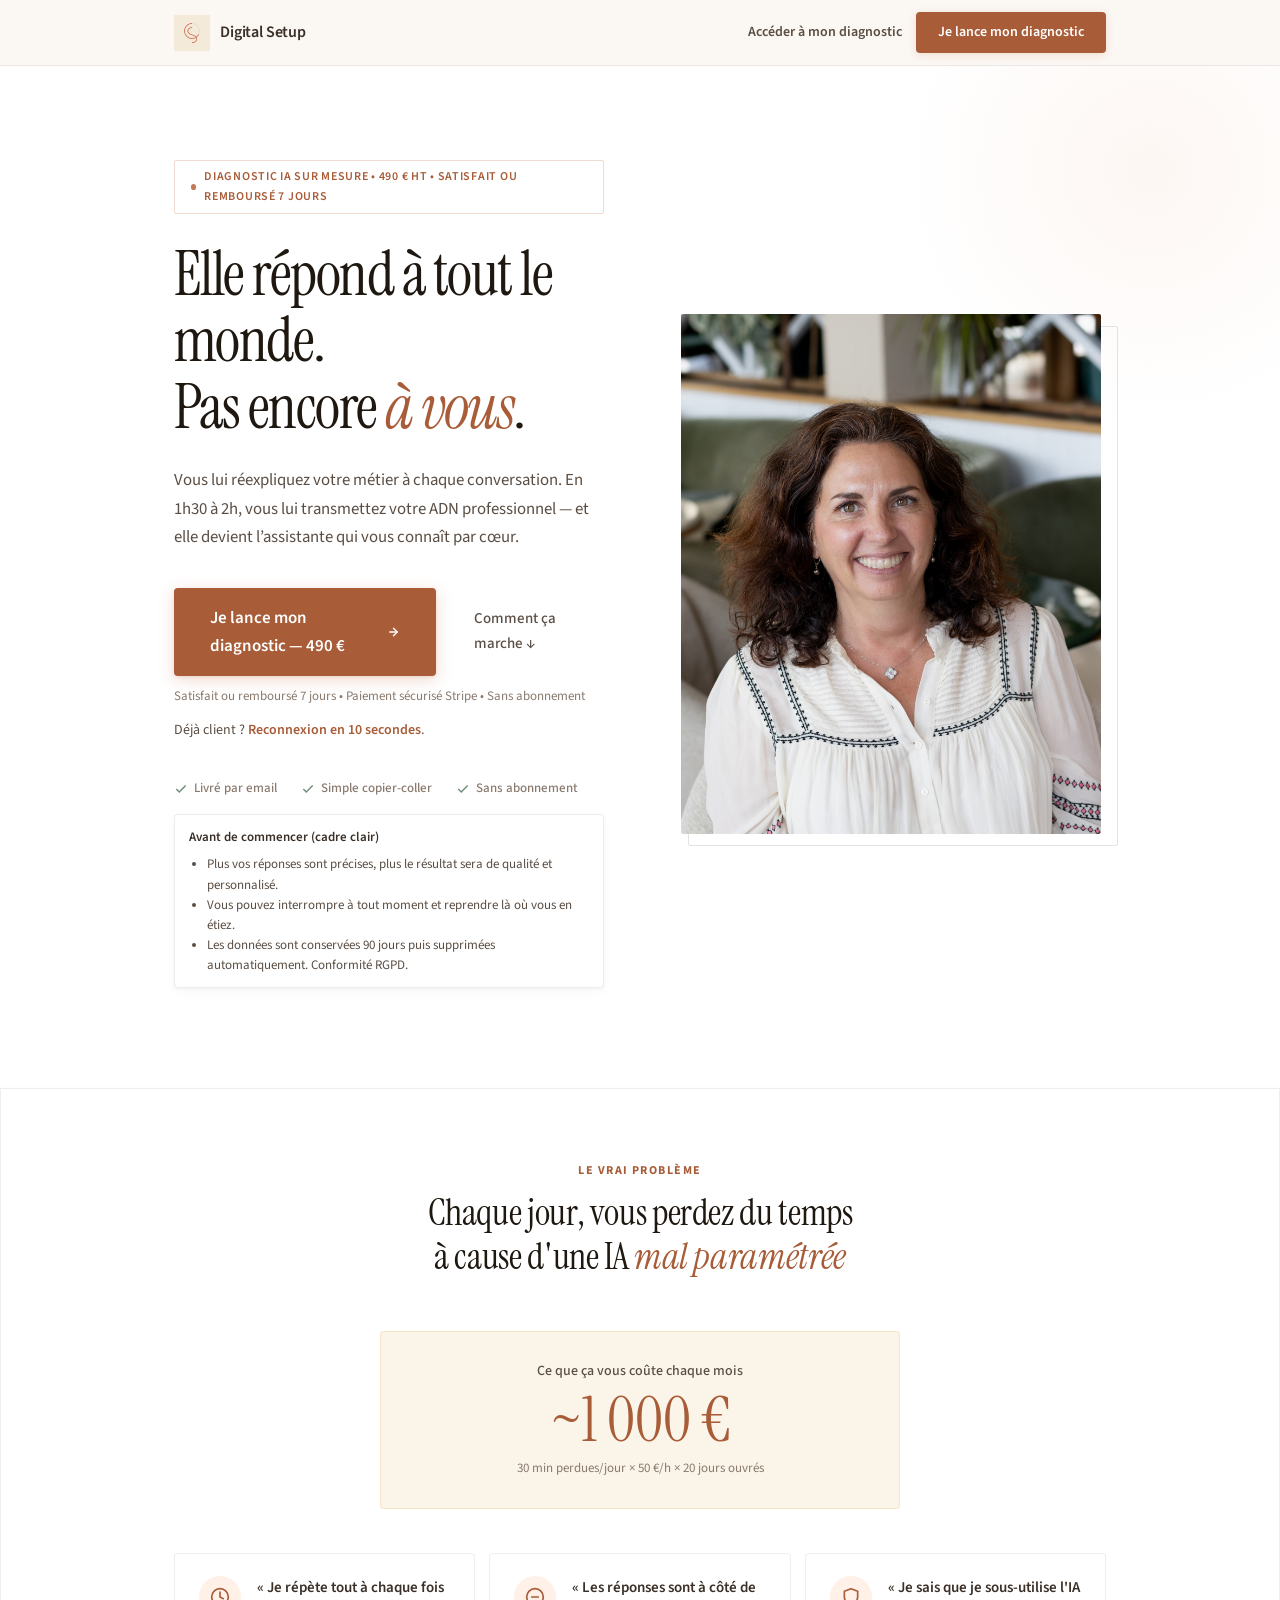
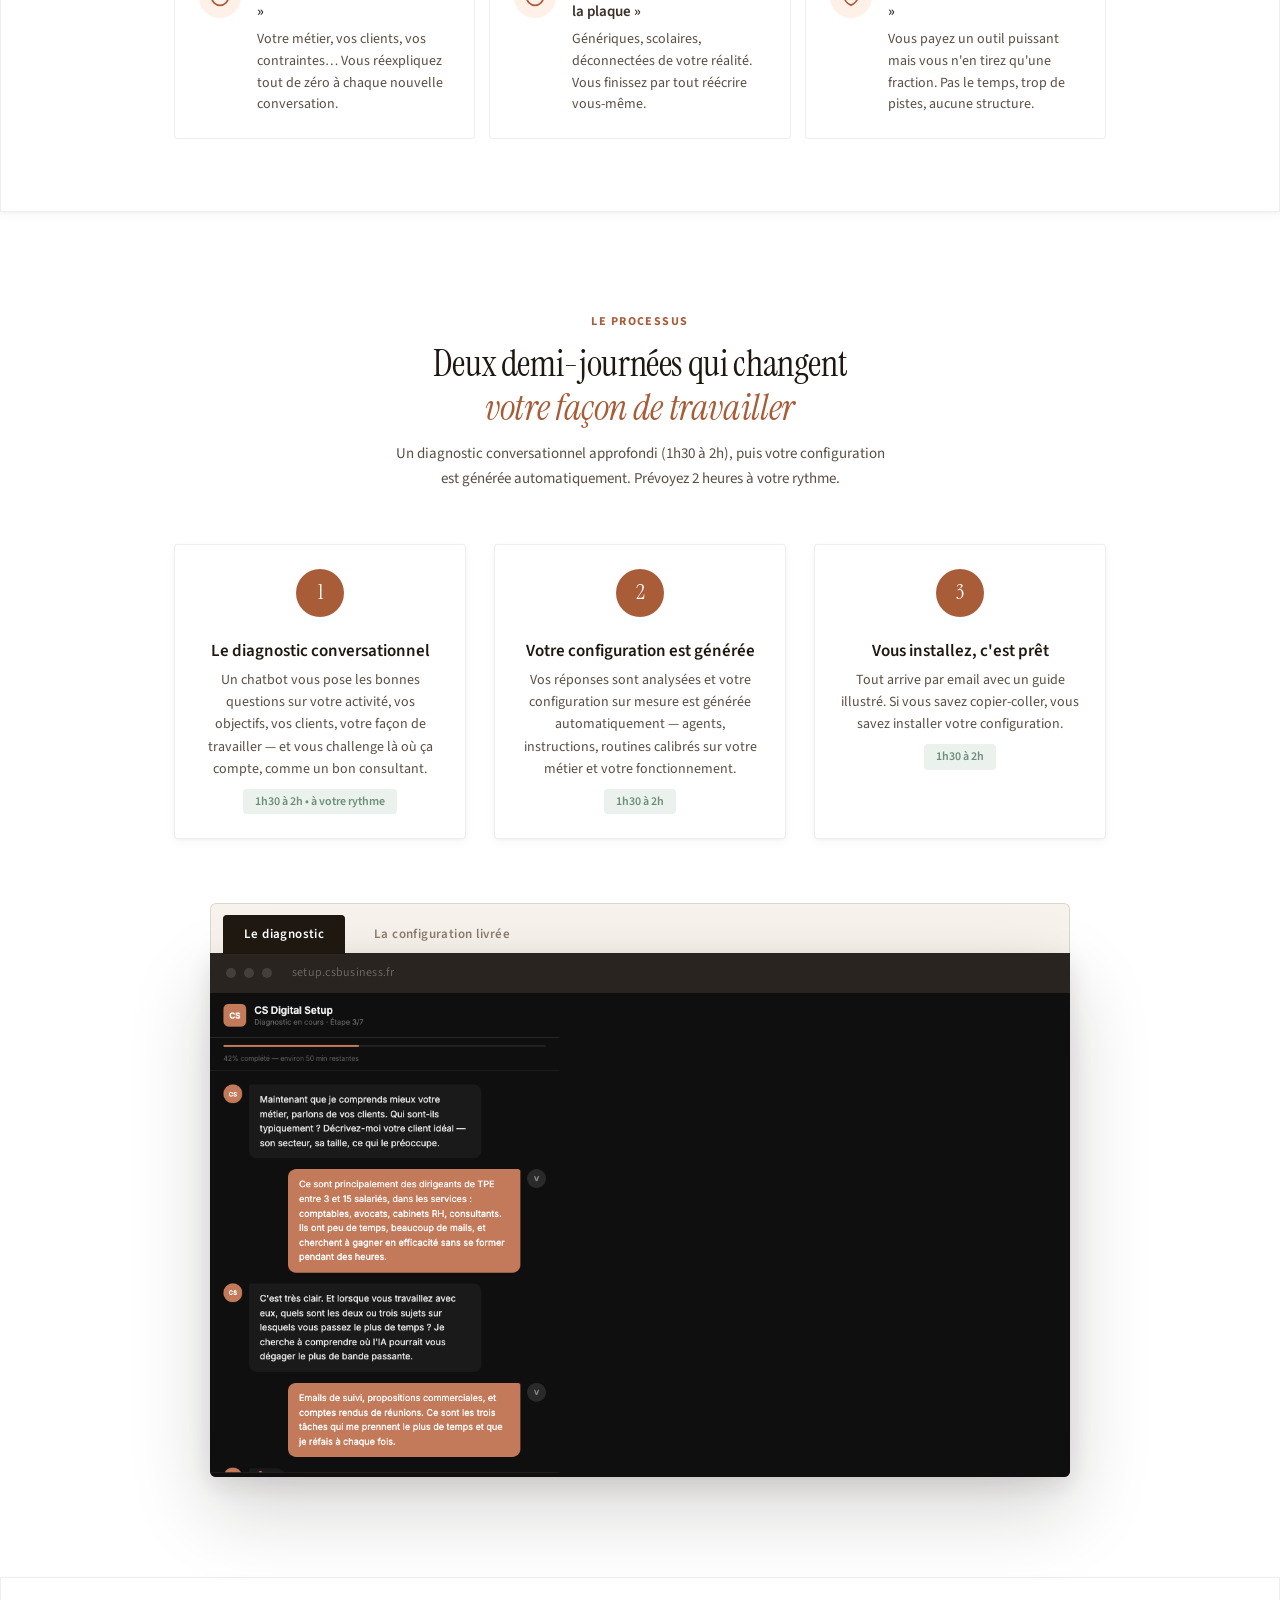
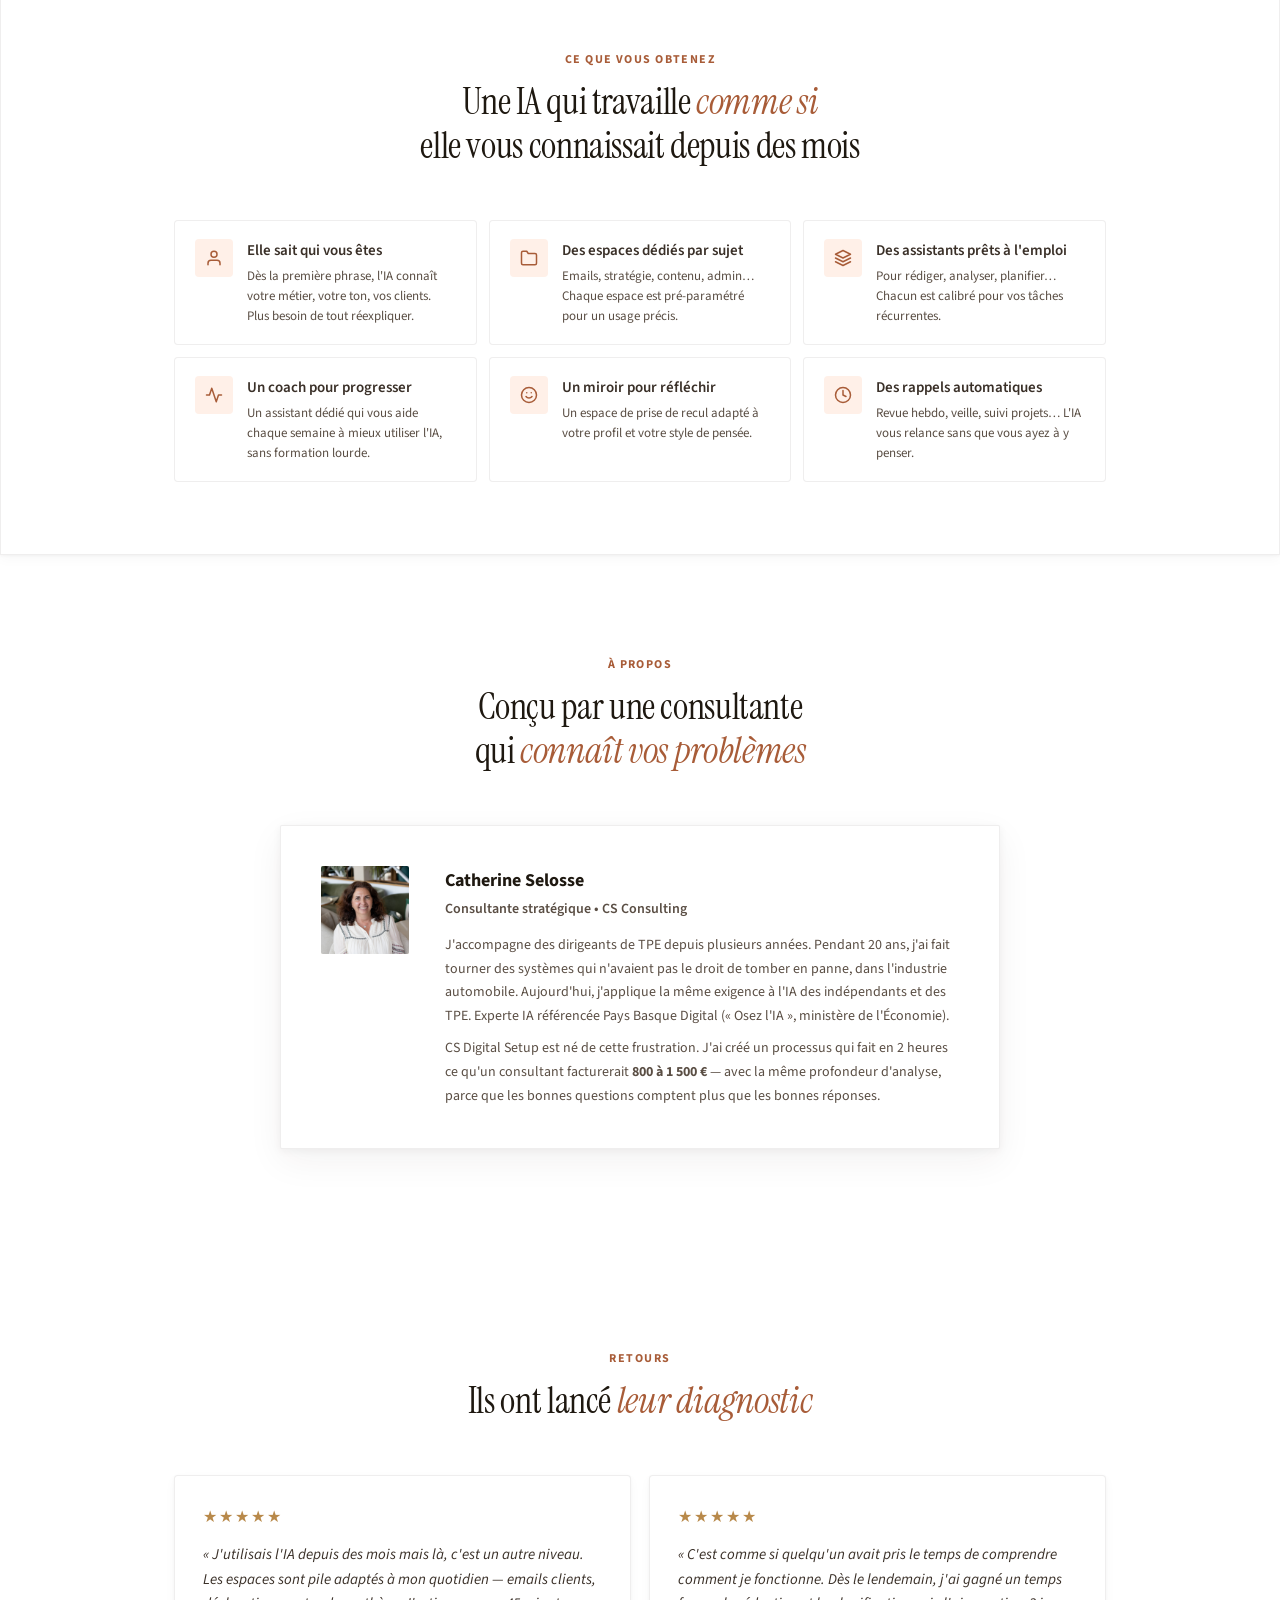
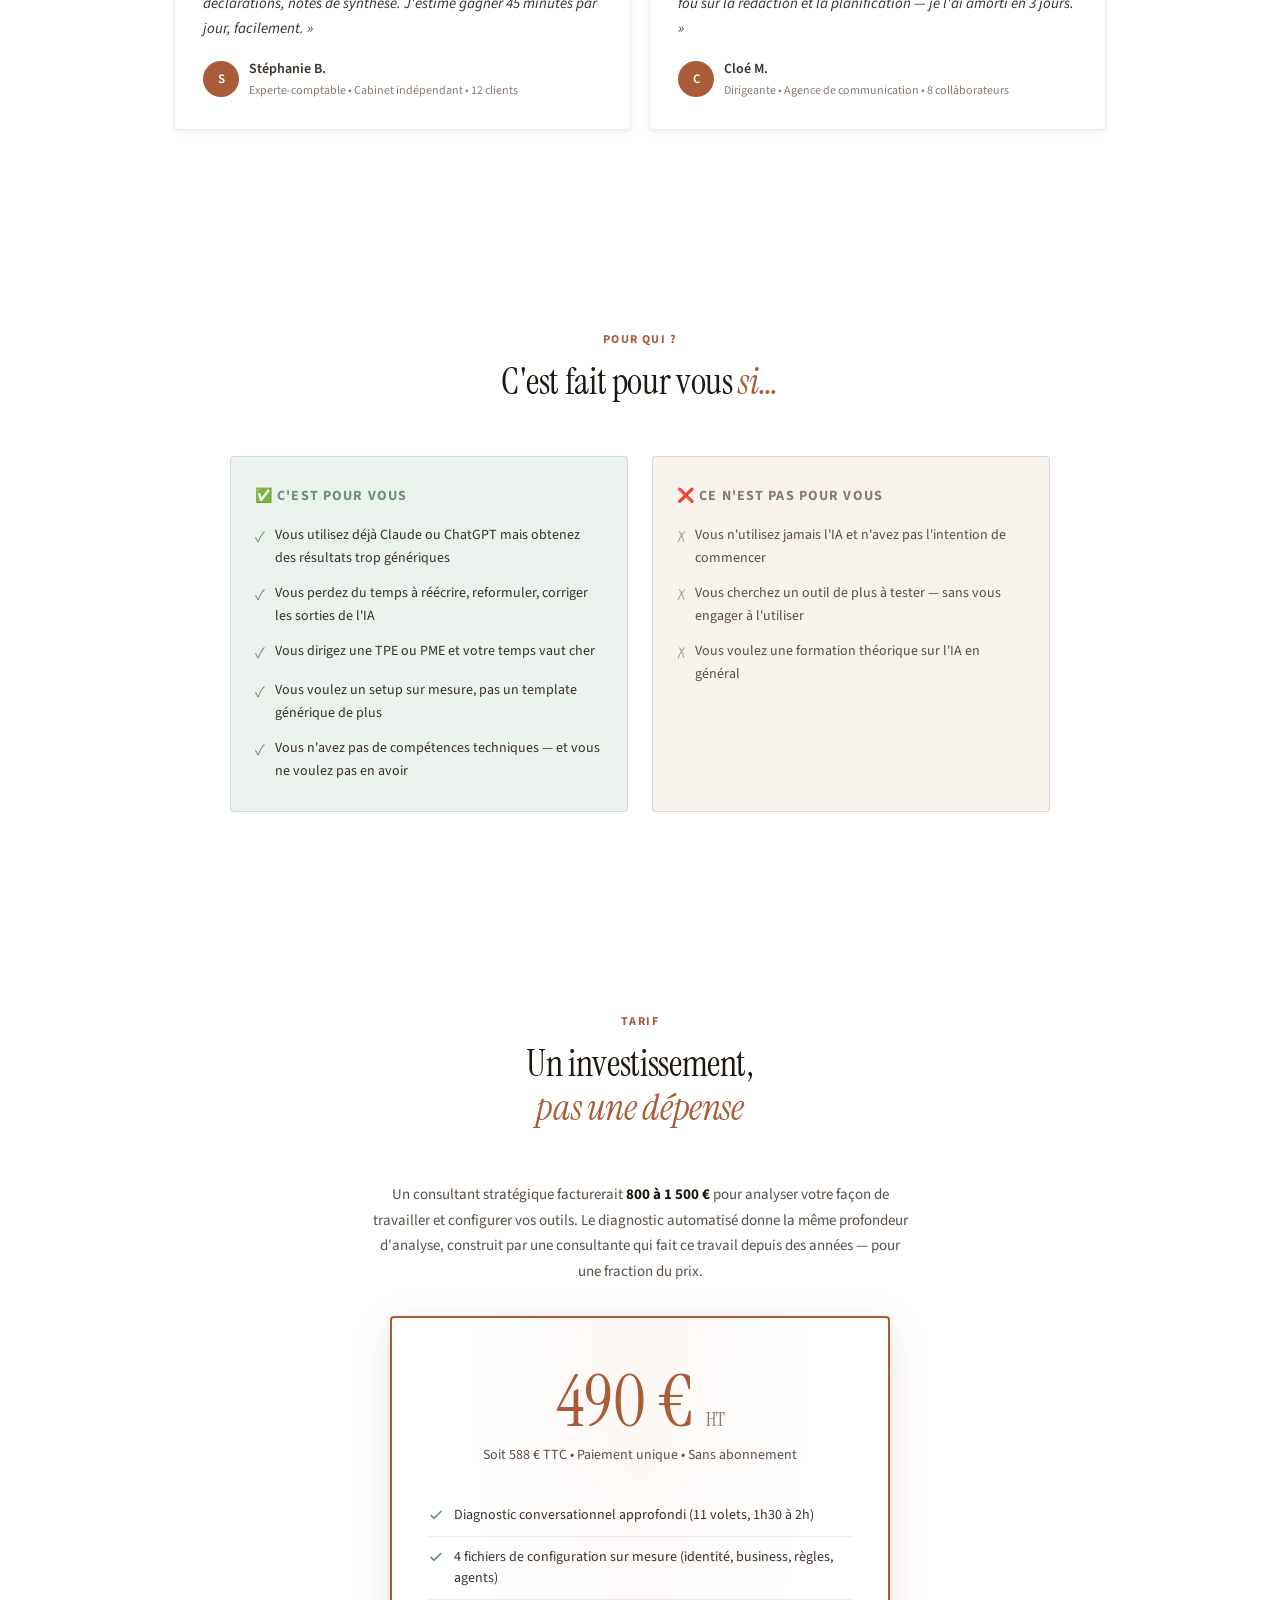
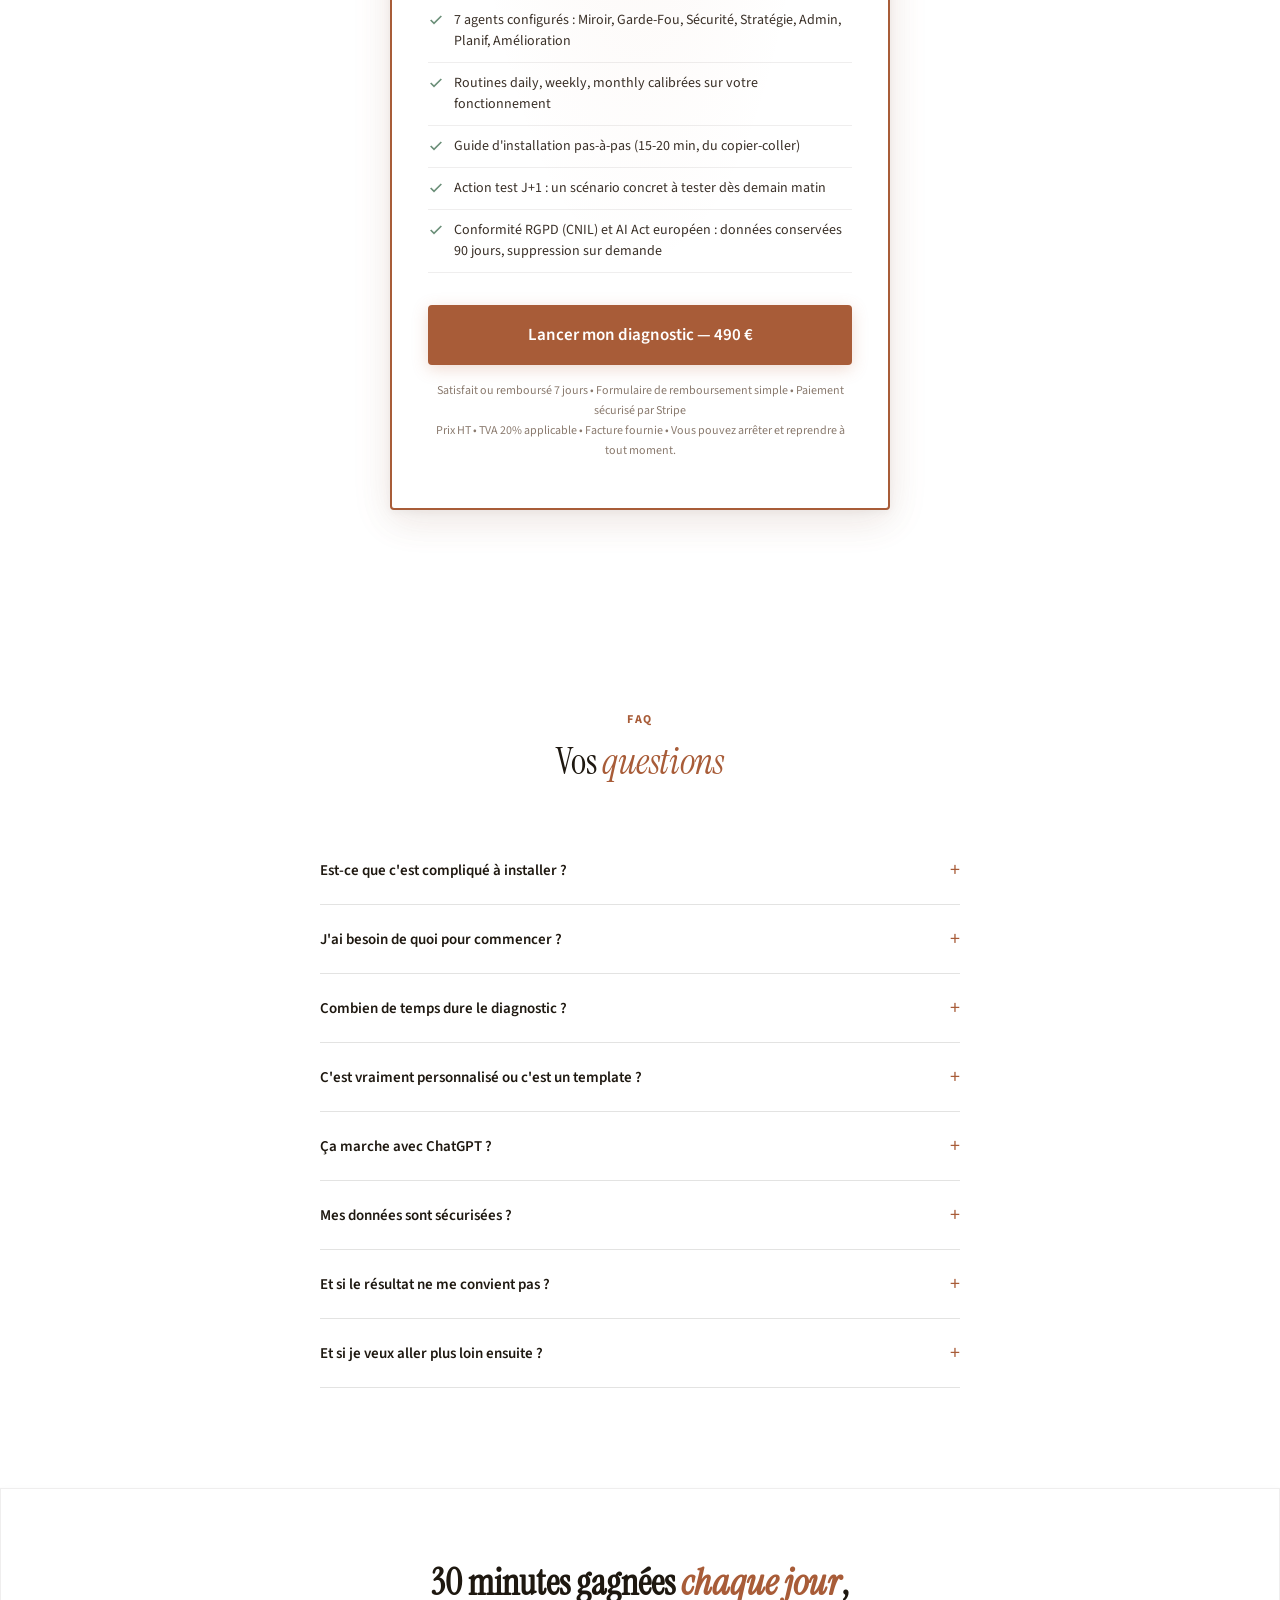
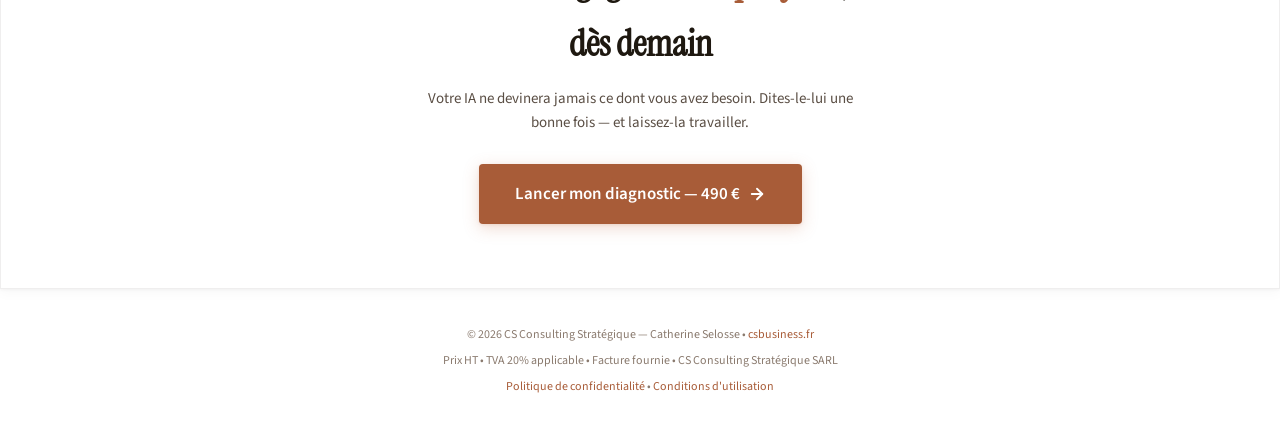
==== commit 99886b7b: "fix(lp): TASK-LP-02 - prix Digital Setup a 490 EUR HT (588 EUR TTC) La promo de lancement a 349 EUR " ====
--- a/index.html
+++ b/index.html
@@ -5,9 +5,9 @@
   <meta name="viewport" content="width=device-width, initial-scale=1.0">
   <meta name="theme-color" content="#FFFFFF">
   <title>CS Digital Setup — Votre IA configurée pour votre métier, une bonne fois pour toutes</title>
-  <meta name="description" content="Un diagnostic conversationnel (1h30 à 2h) génère votre configuration IA sur mesure. Fini les réponses génériques — votre assistant comprend votre métier dès la première phrase. 349 € HT, satisfait ou remboursé 7 jours.">
+  <meta name="description" content="Un diagnostic conversationnel (1h30 à 2h) génère votre configuration IA sur mesure. Fini les réponses génériques — votre assistant comprend votre métier dès la première phrase. 490 € HT, satisfait ou remboursé 7 jours.">
   <meta property="og:title" content="CS Digital Setup — Votre IA configurée pour votre métier, une bonne fois pour toutes">
-  <meta property="og:description" content="Un diagnostic de 1h30 à 2h génère votre configuration IA sur mesure. Fini les réponses génériques. 349 € HT, satisfait ou remboursé 7 jours.">
+  <meta property="og:description" content="Un diagnostic de 1h30 à 2h génère votre configuration IA sur mesure. Fini les réponses génériques. 490 € HT, satisfait ou remboursé 7 jours.">
   <meta property="og:type" content="website">
   <meta property="og:url" content="https://setup.csbusiness.fr">
   <meta property="og:image" content="https://setup.csbusiness.fr/og-image.png">
@@ -15,7 +15,7 @@
   <meta property="og:site_name" content="CS Consulting Stratégique">
   <meta name="twitter:card" content="summary_large_image">
   <meta name="twitter:title" content="CS Digital Setup — Votre IA configurée pour votre métier, une bonne fois pour toutes">
-  <meta name="twitter:description" content="Un diagnostic de 1h30 à 2h génère votre configuration IA sur mesure. 349 € HT, satisfait ou remboursé 7 jours.">
+  <meta name="twitter:description" content="Un diagnostic de 1h30 à 2h génère votre configuration IA sur mesure. 490 € HT, satisfait ou remboursé 7 jours.">
   <meta name="twitter:image" content="https://setup.csbusiness.fr/og-image.png">
   <link rel="preconnect" href="https://fonts.googleapis.com">
   <link rel="preconnect" href="https://fonts.gstatic.com" crossorigin>
@@ -1020,7 +1020,7 @@
         <div class="hero-text">
           <div class="hero-eyebrow">
             <span class="dot"></span>
-            Diagnostic IA sur mesure &bull; 349 &euro; HT &bull; Satisfait ou rembours&eacute; 7 jours
+            Diagnostic IA sur mesure &bull; 490 &euro; HT &bull; Satisfait ou rembours&eacute; 7 jours
           </div>
           <h1>Elle r&eacute;pond &agrave; tout le monde.<br>Pas encore <em>&agrave; vous</em>.</h1>
           <p class="hero-sub">
@@ -1030,7 +1030,7 @@
           </p>
           <div class="hero-ctas">
             <a href="#" id="buy-btn" class="btn-main">
-              <span>Je lance mon diagnostic &mdash; 349 &euro;</span>
+              <span>Je lance mon diagnostic &mdash; 490 &euro;</span>
               <svg width="18" height="18" viewBox="0 0 24 24" fill="none" stroke="currentColor" stroke-width="2.5" stroke-linecap="round" stroke-linejoin="round"><line x1="5" y1="12" x2="19" y2="12"/><polyline points="12 5 19 12 12 19"/></svg>
             </a>
             <a href="#how" class="btn-ghost">Comment &ccedil;a marche &darr;</a>
@@ -1338,8 +1338,8 @@
         <p>Un consultant strat&eacute;gique facturerait <strong>800 &agrave; 1&nbsp;500 &euro;</strong> pour analyser votre fa&ccedil;on de travailler et configurer vos outils. Le diagnostic automatis&eacute; donne la m&ecirc;me profondeur d'analyse, construit par une consultante qui fait ce travail depuis des ann&eacute;es &mdash; pour une fraction du prix.</p>
       </div>
       <div class="pricing-box reveal">
-        <div class="pricing-amount">349 &euro; <span style="font-size:1.2rem; color:var(--text-light);">HT</span></div>
-        <p class="pricing-once">Soit 418,80 &euro; TTC &bull; Paiement unique &bull; Sans abonnement</p>
+        <div class="pricing-amount">490 &euro; <span style="font-size:1.2rem; color:var(--text-light);">HT</span></div>
+        <p class="pricing-once">Soit 588 &euro; TTC &bull; Paiement unique &bull; Sans abonnement</p>
         <ul class="pricing-features">
           <li><svg width="16" height="16" viewBox="0 0 24 24" fill="none" stroke="var(--sage)" stroke-width="2.5"><polyline points="20 6 9 17 4 12"/></svg> Diagnostic conversationnel approfondi (11 volets, 1h30 &agrave; 2h)</li>
           <li><svg width="16" height="16" viewBox="0 0 24 24" fill="none" stroke="var(--sage)" stroke-width="2.5"><polyline points="20 6 9 17 4 12"/></svg> 4 fichiers de configuration sur mesure (identit&eacute;, business, r&egrave;gles, agents)</li>
@@ -1349,7 +1349,7 @@
           <li><svg width="16" height="16" viewBox="0 0 24 24" fill="none" stroke="var(--sage)" stroke-width="2.5"><polyline points="20 6 9 17 4 12"/></svg> Action test J+1 : un sc&eacute;nario concret &agrave; tester d&egrave;s demain matin</li>
           <li><svg width="16" height="16" viewBox="0 0 24 24" fill="none" stroke="var(--sage)" stroke-width="2.5"><polyline points="20 6 9 17 4 12"/></svg> Conformit&eacute; RGPD (CNIL) et AI Act europ&eacute;en : donn&eacute;es conserv&eacute;es 90 jours, suppression sur demande</li>
         </ul>
-        <a href="#" id="buy-btn-2" class="pricing-cta">Lancer mon diagnostic &mdash; 349 &euro;</a>
+        <a href="#" id="buy-btn-2" class="pricing-cta">Lancer mon diagnostic &mdash; 490 &euro;</a>
         <p class="pricing-note">
           Satisfait ou rembours&eacute; 7 jours &bull; Formulaire de remboursement simple &bull; Paiement s&eacute;curis&eacute; par Stripe<br>
           Prix HT &bull; TVA 20% applicable &bull; Facture fournie &bull; Vous pouvez arr&ecirc;ter et reprendre &agrave; tout moment.
@@ -1408,7 +1408,7 @@
       <h2>30 minutes gagn&eacute;es <em>chaque jour</em>,<br>d&egrave;s demain</h2>
       <p>Votre IA ne devinera jamais ce dont vous avez besoin. Dites-le-lui une bonne fois &mdash; et laissez-la travailler.</p>
       <a href="#" class="btn-main" id="buy-btn-3">
-        <span>Lancer mon diagnostic &mdash; 349 &euro;</span>
+        <span>Lancer mon diagnostic &mdash; 490 &euro;</span>
         <svg width="18" height="18" viewBox="0 0 24 24" fill="none" stroke="currentColor" stroke-width="2.5" stroke-linecap="round" stroke-linejoin="round"><line x1="5" y1="12" x2="19" y2="12"/><polyline points="12 5 19 12 12 19"/></svg>
       </a>
     </div>
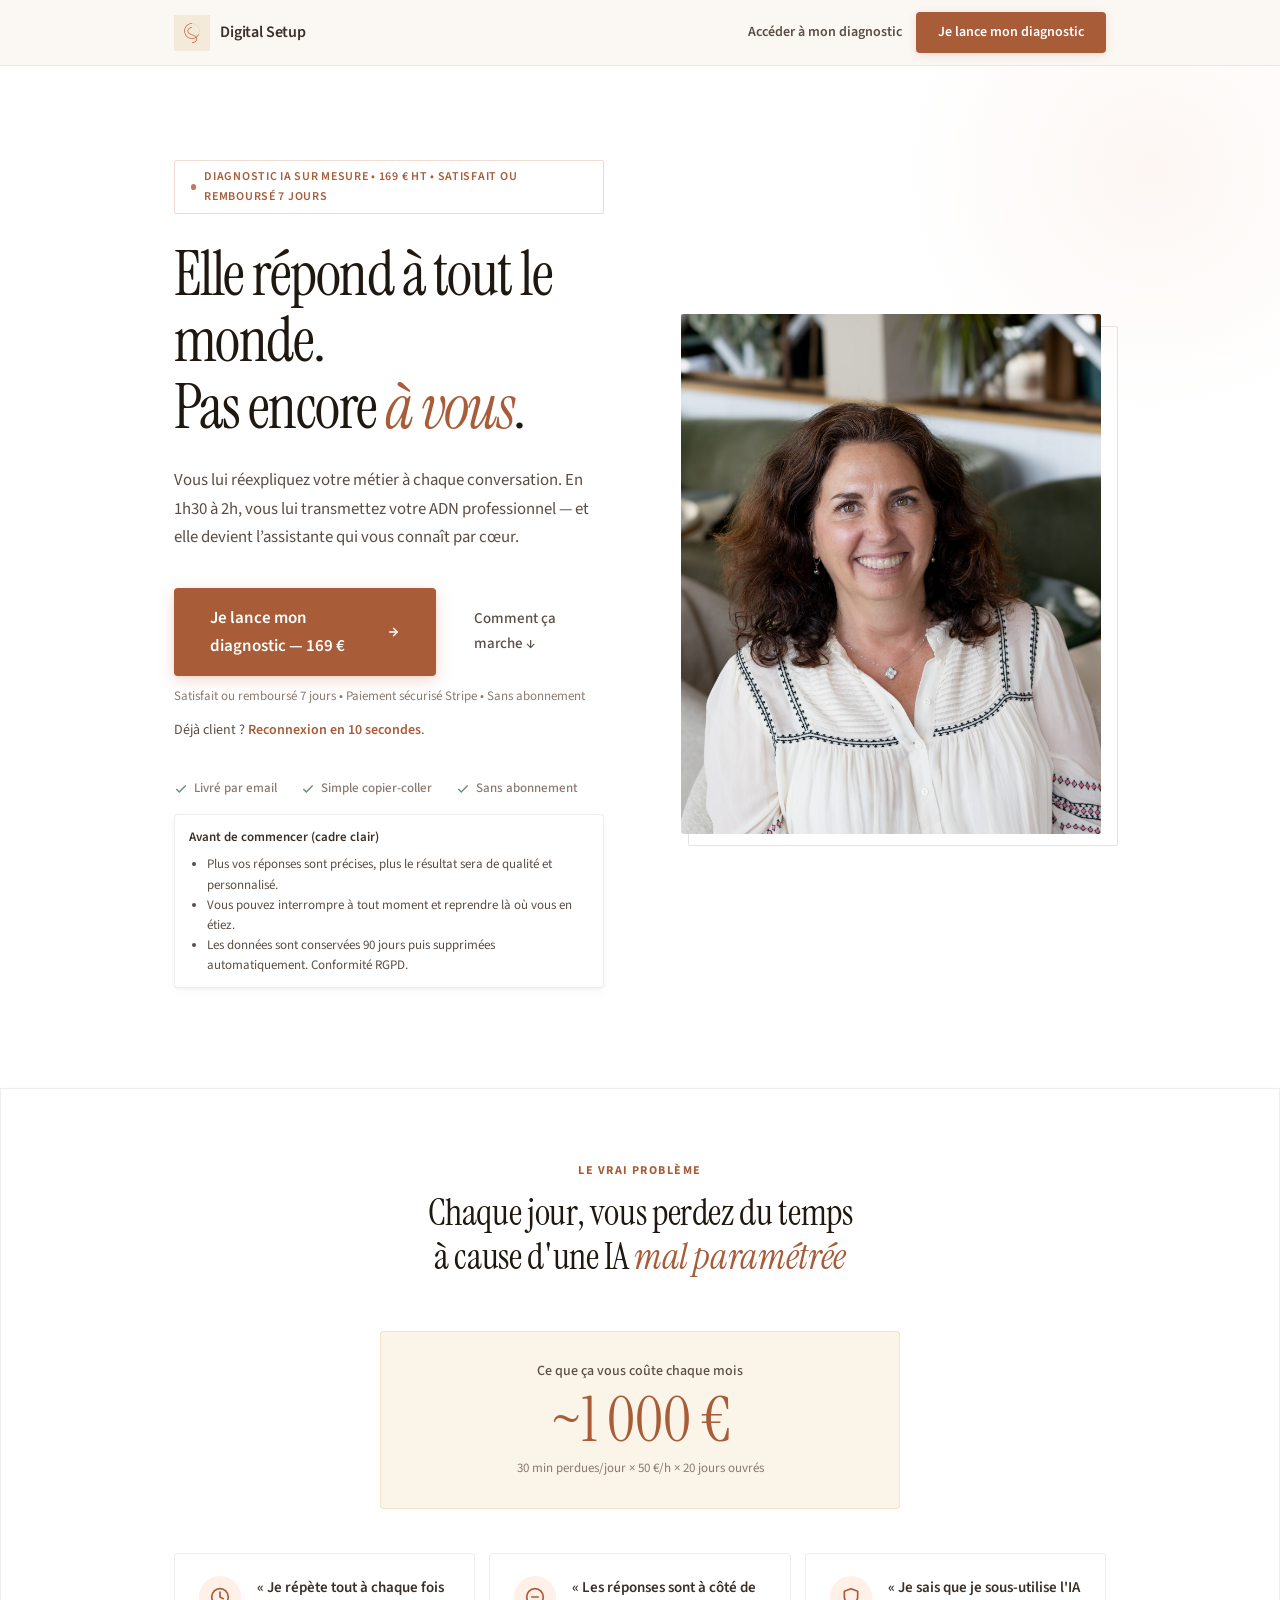
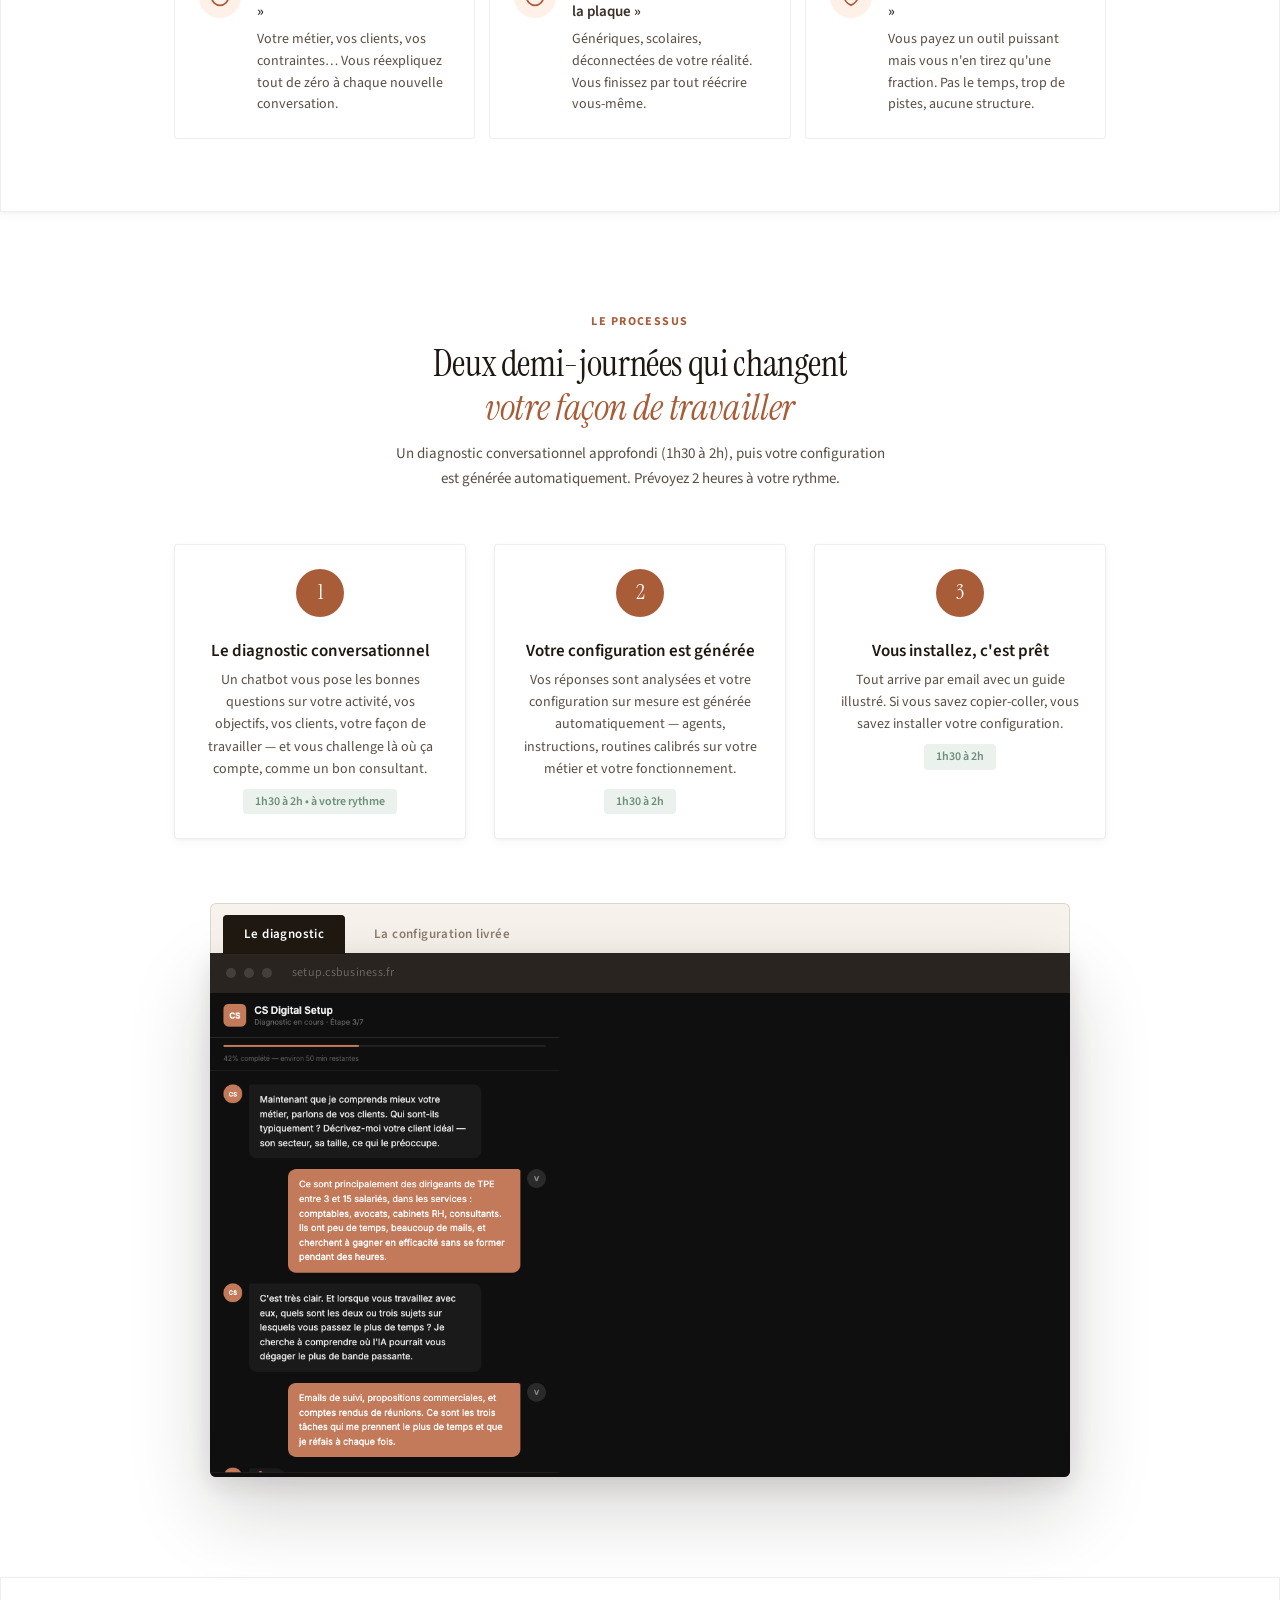
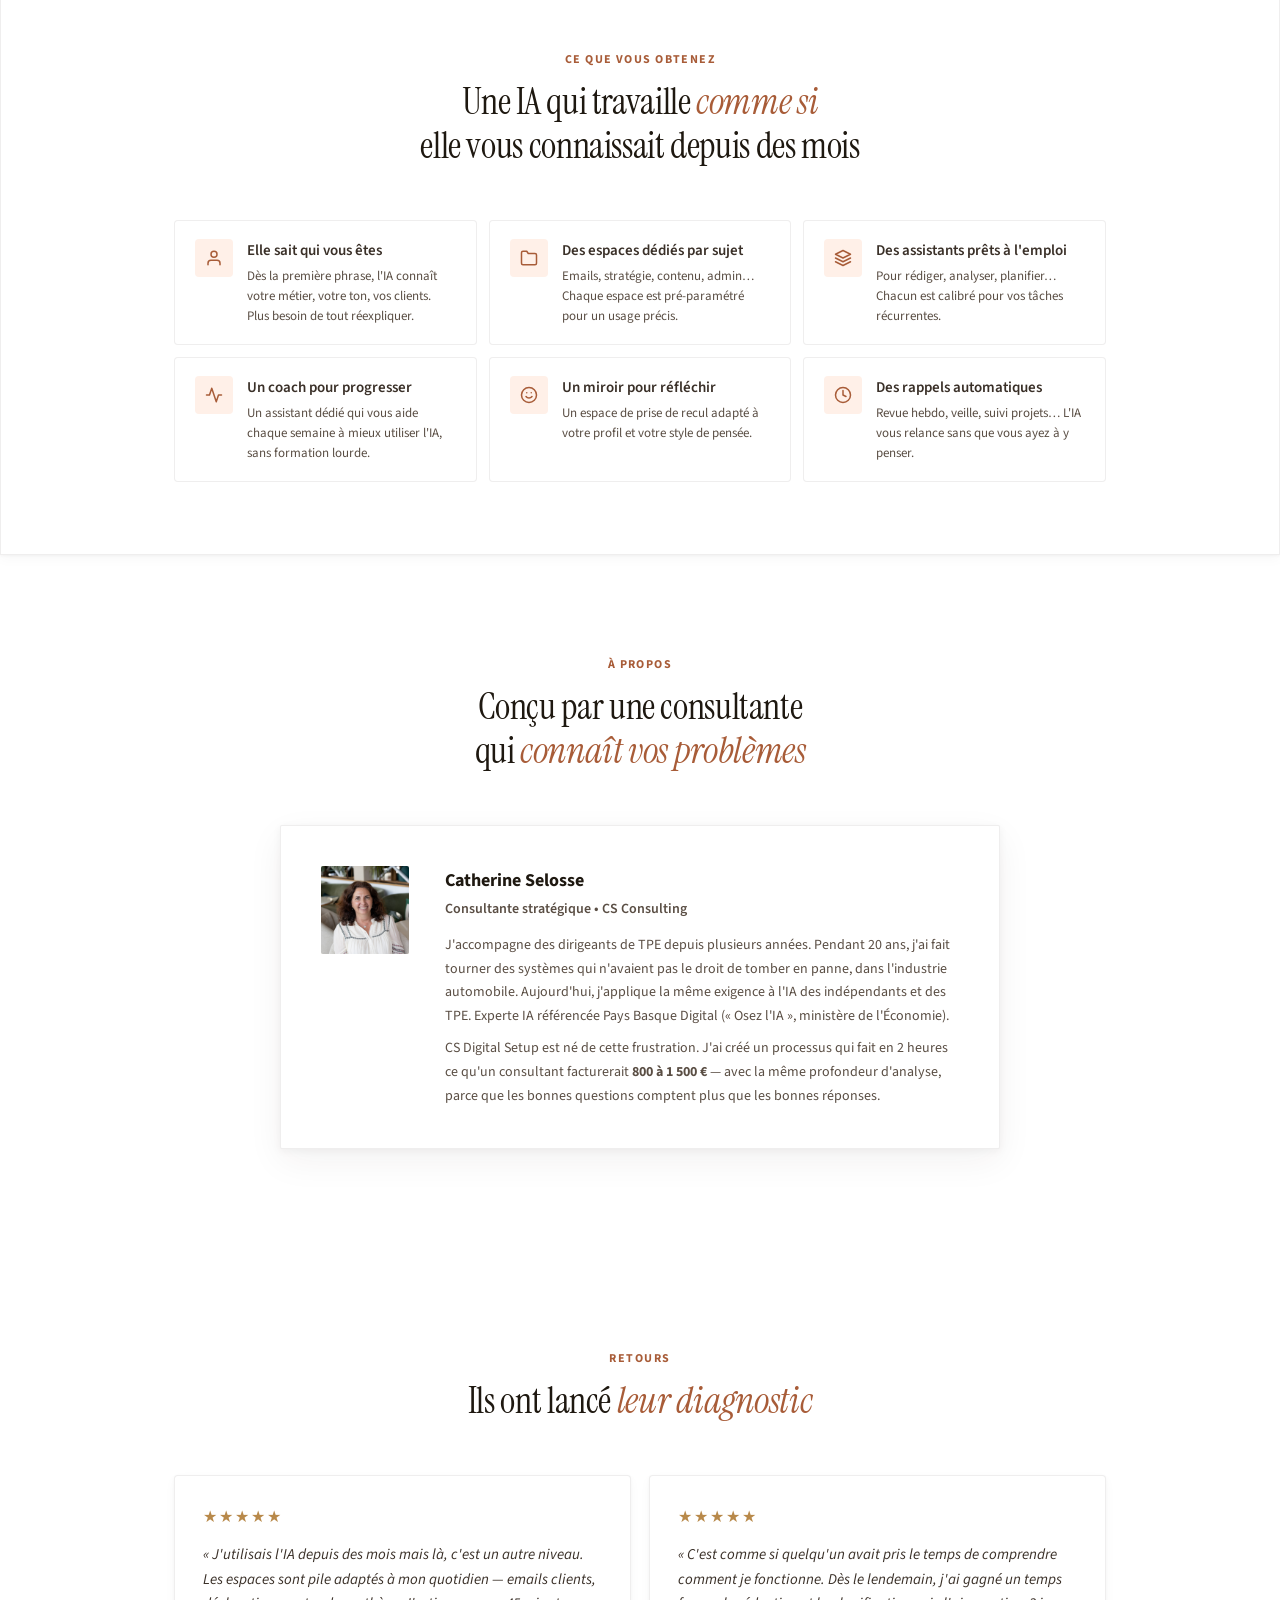
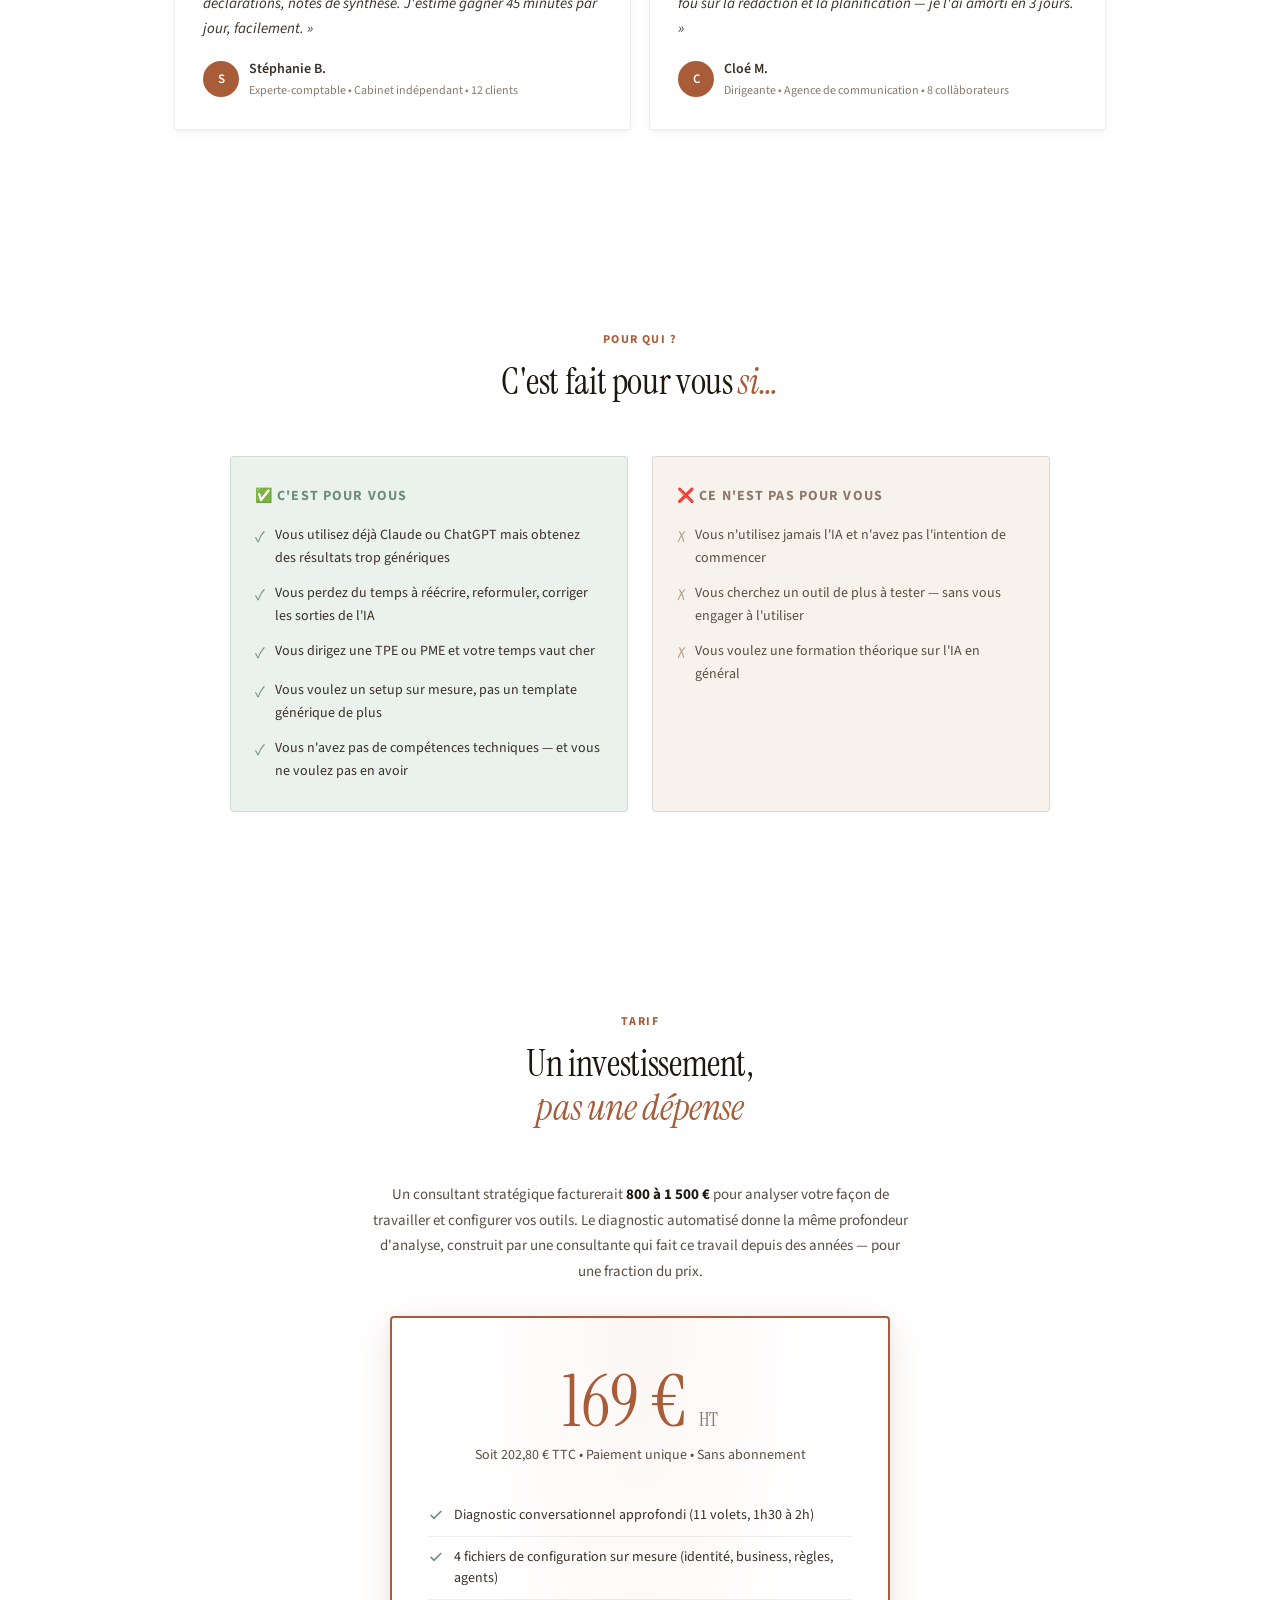
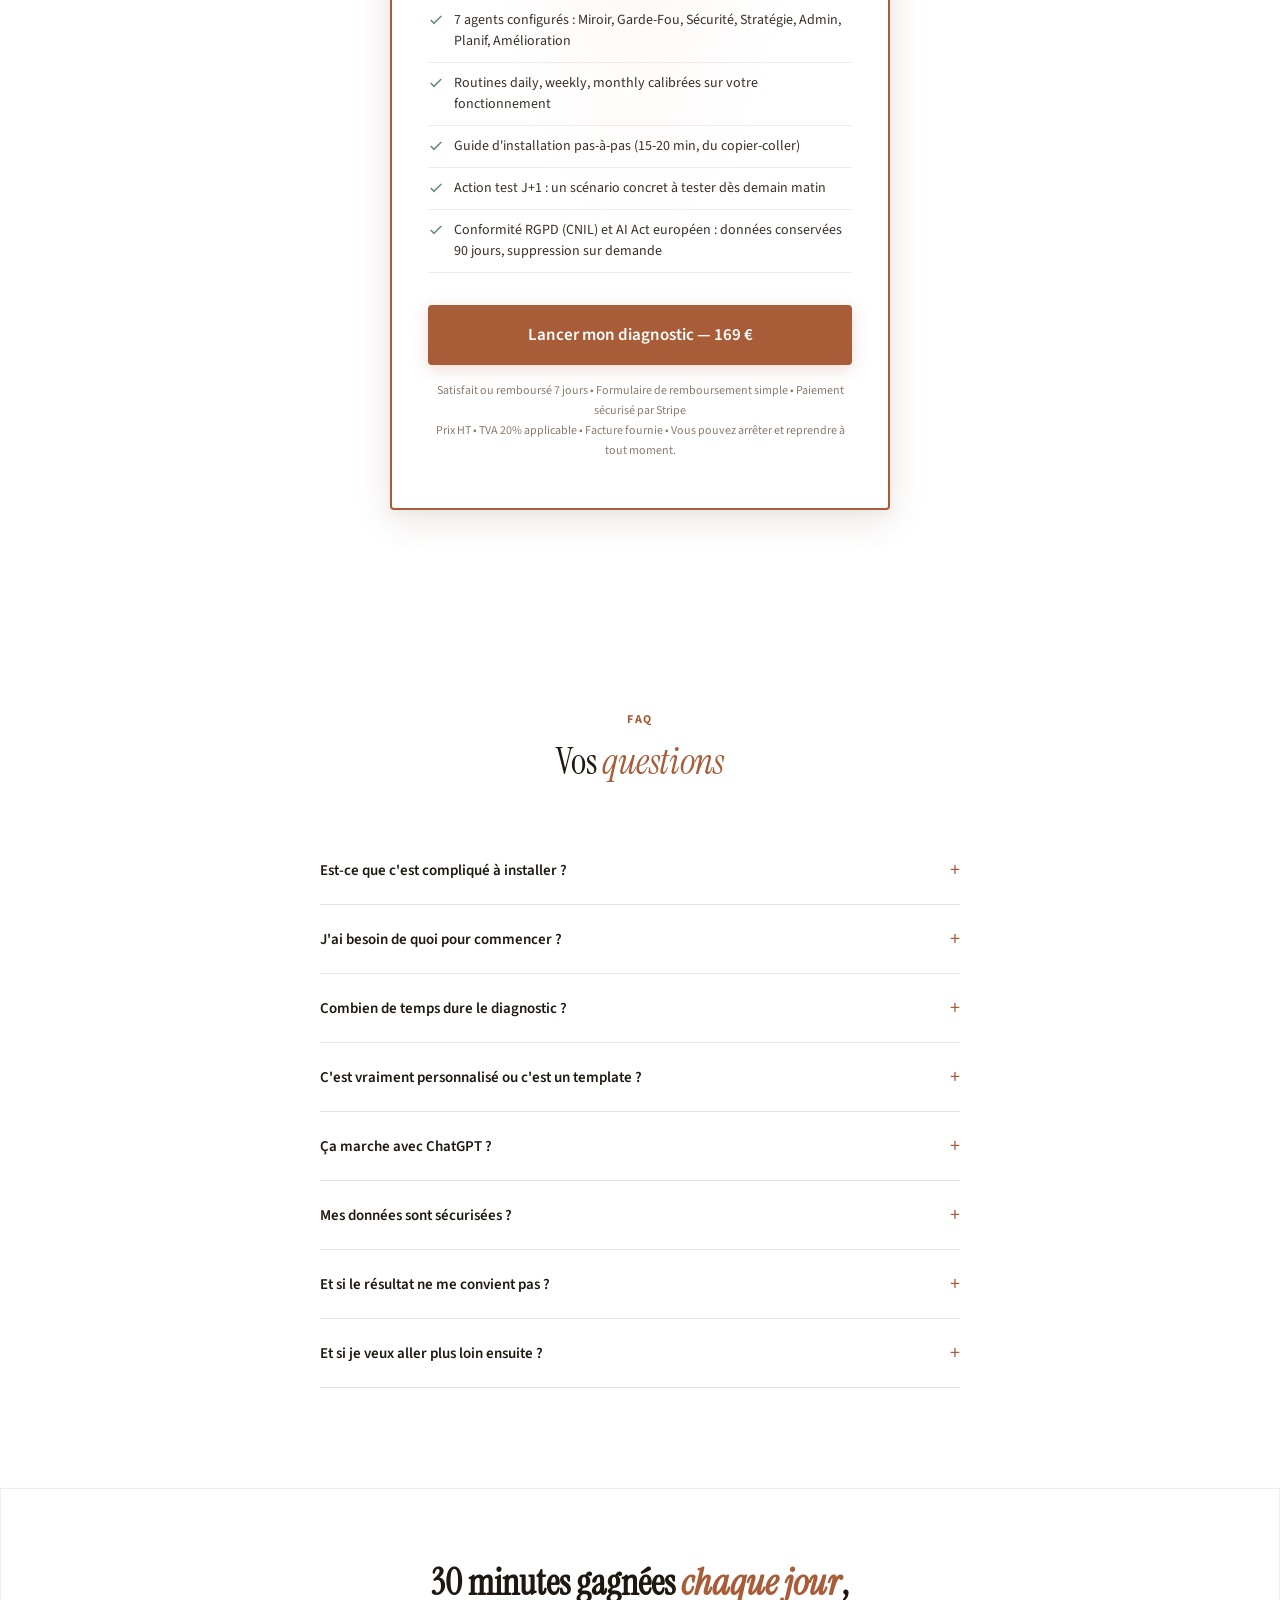
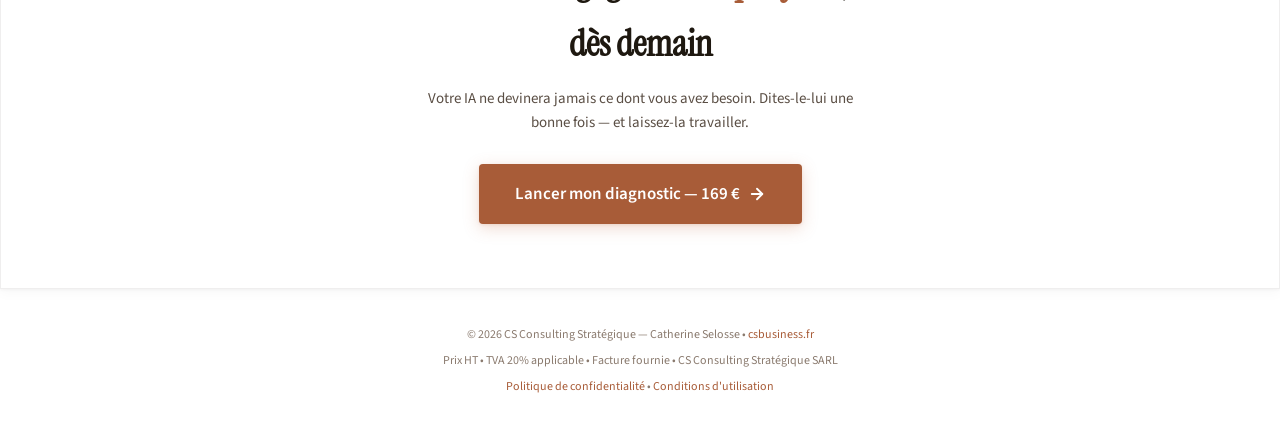
==== commit 26a1e6a6: "fix(prix): Digital Setup à 169 € HT (202,80 € TTC), décision du 11/11 Co-Authored-By: Claude Fable 5" ====
--- a/index.html
+++ b/index.html
@@ -5,9 +5,9 @@
   <meta name="viewport" content="width=device-width, initial-scale=1.0">
   <meta name="theme-color" content="#FFFFFF">
   <title>CS Digital Setup — Votre IA configurée pour votre métier, une bonne fois pour toutes</title>
-  <meta name="description" content="Un diagnostic conversationnel (1h30 à 2h) génère votre configuration IA sur mesure. Fini les réponses génériques — votre assistant comprend votre métier dès la première phrase. 490 € HT, satisfait ou remboursé 7 jours.">
+  <meta name="description" content="Un diagnostic conversationnel (1h30 à 2h) génère votre configuration IA sur mesure. Fini les réponses génériques — votre assistant comprend votre métier dès la première phrase. 169 € HT, satisfait ou remboursé 7 jours.">
   <meta property="og:title" content="CS Digital Setup — Votre IA configurée pour votre métier, une bonne fois pour toutes">
-  <meta property="og:description" content="Un diagnostic de 1h30 à 2h génère votre configuration IA sur mesure. Fini les réponses génériques. 490 € HT, satisfait ou remboursé 7 jours.">
+  <meta property="og:description" content="Un diagnostic de 1h30 à 2h génère votre configuration IA sur mesure. Fini les réponses génériques. 169 € HT, satisfait ou remboursé 7 jours.">
   <meta property="og:type" content="website">
   <meta property="og:url" content="https://setup.csbusiness.fr">
   <meta property="og:image" content="https://setup.csbusiness.fr/og-image.png">
@@ -15,7 +15,7 @@
   <meta property="og:site_name" content="CS Consulting Stratégique">
   <meta name="twitter:card" content="summary_large_image">
   <meta name="twitter:title" content="CS Digital Setup — Votre IA configurée pour votre métier, une bonne fois pour toutes">
-  <meta name="twitter:description" content="Un diagnostic de 1h30 à 2h génère votre configuration IA sur mesure. 490 € HT, satisfait ou remboursé 7 jours.">
+  <meta name="twitter:description" content="Un diagnostic de 1h30 à 2h génère votre configuration IA sur mesure. 169 € HT, satisfait ou remboursé 7 jours.">
   <meta name="twitter:image" content="https://setup.csbusiness.fr/og-image.png">
   <link rel="preconnect" href="https://fonts.googleapis.com">
   <link rel="preconnect" href="https://fonts.gstatic.com" crossorigin>
@@ -1020,7 +1020,7 @@
         <div class="hero-text">
           <div class="hero-eyebrow">
             <span class="dot"></span>
-            Diagnostic IA sur mesure &bull; 490 &euro; HT &bull; Satisfait ou rembours&eacute; 7 jours
+            Diagnostic IA sur mesure &bull; 169 &euro; HT &bull; Satisfait ou rembours&eacute; 7 jours
           </div>
           <h1>Elle r&eacute;pond &agrave; tout le monde.<br>Pas encore <em>&agrave; vous</em>.</h1>
           <p class="hero-sub">
@@ -1030,7 +1030,7 @@
           </p>
           <div class="hero-ctas">
             <a href="#" id="buy-btn" class="btn-main">
-              <span>Je lance mon diagnostic &mdash; 490 &euro;</span>
+              <span>Je lance mon diagnostic &mdash; 169 &euro;</span>
               <svg width="18" height="18" viewBox="0 0 24 24" fill="none" stroke="currentColor" stroke-width="2.5" stroke-linecap="round" stroke-linejoin="round"><line x1="5" y1="12" x2="19" y2="12"/><polyline points="12 5 19 12 12 19"/></svg>
             </a>
             <a href="#how" class="btn-ghost">Comment &ccedil;a marche &darr;</a>
@@ -1338,8 +1338,8 @@
         <p>Un consultant strat&eacute;gique facturerait <strong>800 &agrave; 1&nbsp;500 &euro;</strong> pour analyser votre fa&ccedil;on de travailler et configurer vos outils. Le diagnostic automatis&eacute; donne la m&ecirc;me profondeur d'analyse, construit par une consultante qui fait ce travail depuis des ann&eacute;es &mdash; pour une fraction du prix.</p>
       </div>
       <div class="pricing-box reveal">
-        <div class="pricing-amount">490 &euro; <span style="font-size:1.2rem; color:var(--text-light);">HT</span></div>
-        <p class="pricing-once">Soit 588 &euro; TTC &bull; Paiement unique &bull; Sans abonnement</p>
+        <div class="pricing-amount">169 &euro; <span style="font-size:1.2rem; color:var(--text-light);">HT</span></div>
+        <p class="pricing-once">Soit 202,80 &euro; TTC &bull; Paiement unique &bull; Sans abonnement</p>
         <ul class="pricing-features">
           <li><svg width="16" height="16" viewBox="0 0 24 24" fill="none" stroke="var(--sage)" stroke-width="2.5"><polyline points="20 6 9 17 4 12"/></svg> Diagnostic conversationnel approfondi (11 volets, 1h30 &agrave; 2h)</li>
           <li><svg width="16" height="16" viewBox="0 0 24 24" fill="none" stroke="var(--sage)" stroke-width="2.5"><polyline points="20 6 9 17 4 12"/></svg> 4 fichiers de configuration sur mesure (identit&eacute;, business, r&egrave;gles, agents)</li>
@@ -1349,7 +1349,7 @@
           <li><svg width="16" height="16" viewBox="0 0 24 24" fill="none" stroke="var(--sage)" stroke-width="2.5"><polyline points="20 6 9 17 4 12"/></svg> Action test J+1 : un sc&eacute;nario concret &agrave; tester d&egrave;s demain matin</li>
           <li><svg width="16" height="16" viewBox="0 0 24 24" fill="none" stroke="var(--sage)" stroke-width="2.5"><polyline points="20 6 9 17 4 12"/></svg> Conformit&eacute; RGPD (CNIL) et AI Act europ&eacute;en : donn&eacute;es conserv&eacute;es 90 jours, suppression sur demande</li>
         </ul>
-        <a href="#" id="buy-btn-2" class="pricing-cta">Lancer mon diagnostic &mdash; 490 &euro;</a>
+        <a href="#" id="buy-btn-2" class="pricing-cta">Lancer mon diagnostic &mdash; 169 &euro;</a>
         <p class="pricing-note">
           Satisfait ou rembours&eacute; 7 jours &bull; Formulaire de remboursement simple &bull; Paiement s&eacute;curis&eacute; par Stripe<br>
           Prix HT &bull; TVA 20% applicable &bull; Facture fournie &bull; Vous pouvez arr&ecirc;ter et reprendre &agrave; tout moment.
@@ -1408,7 +1408,7 @@
       <h2>30 minutes gagn&eacute;es <em>chaque jour</em>,<br>d&egrave;s demain</h2>
       <p>Votre IA ne devinera jamais ce dont vous avez besoin. Dites-le-lui une bonne fois &mdash; et laissez-la travailler.</p>
       <a href="#" class="btn-main" id="buy-btn-3">
-        <span>Lancer mon diagnostic &mdash; 490 &euro;</span>
+        <span>Lancer mon diagnostic &mdash; 169 &euro;</span>
         <svg width="18" height="18" viewBox="0 0 24 24" fill="none" stroke="currentColor" stroke-width="2.5" stroke-linecap="round" stroke-linejoin="round"><line x1="5" y1="12" x2="19" y2="12"/><polyline points="12 5 19 12 12 19"/></svg>
       </a>
     </div>
